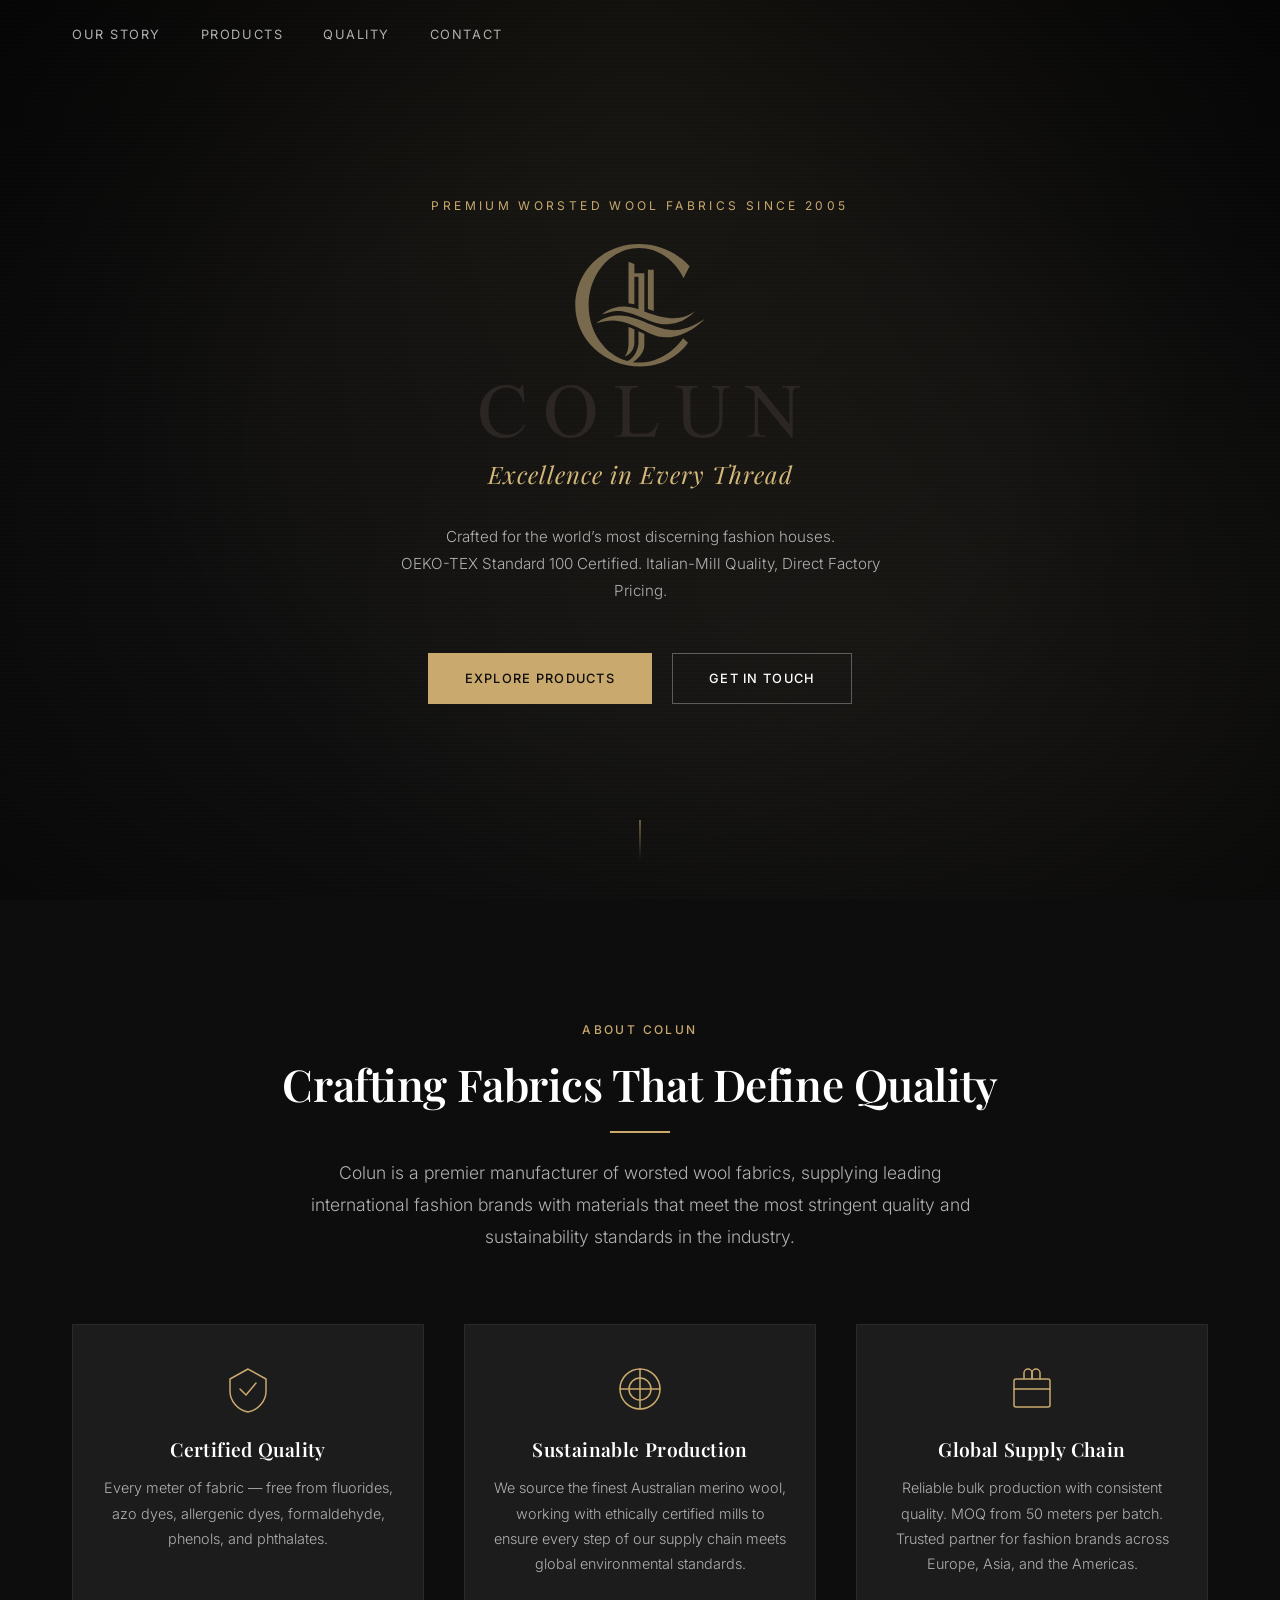
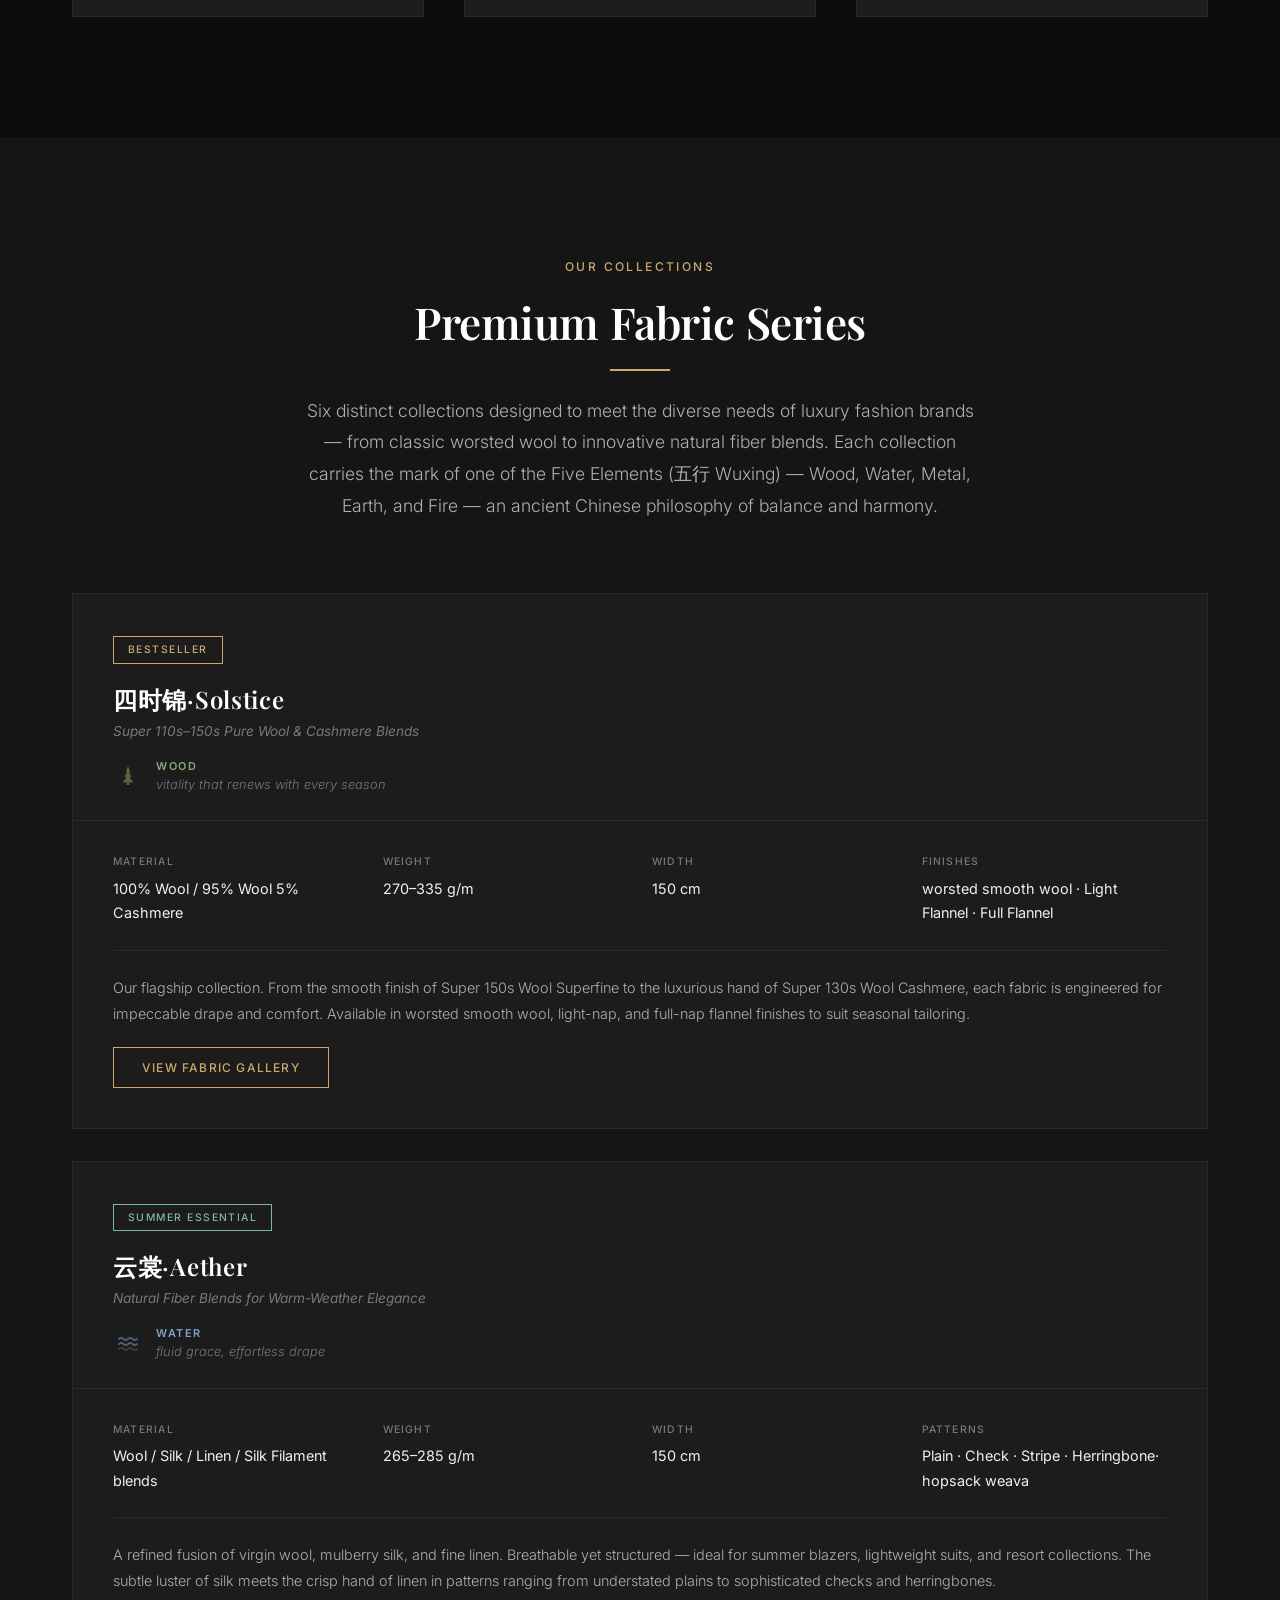
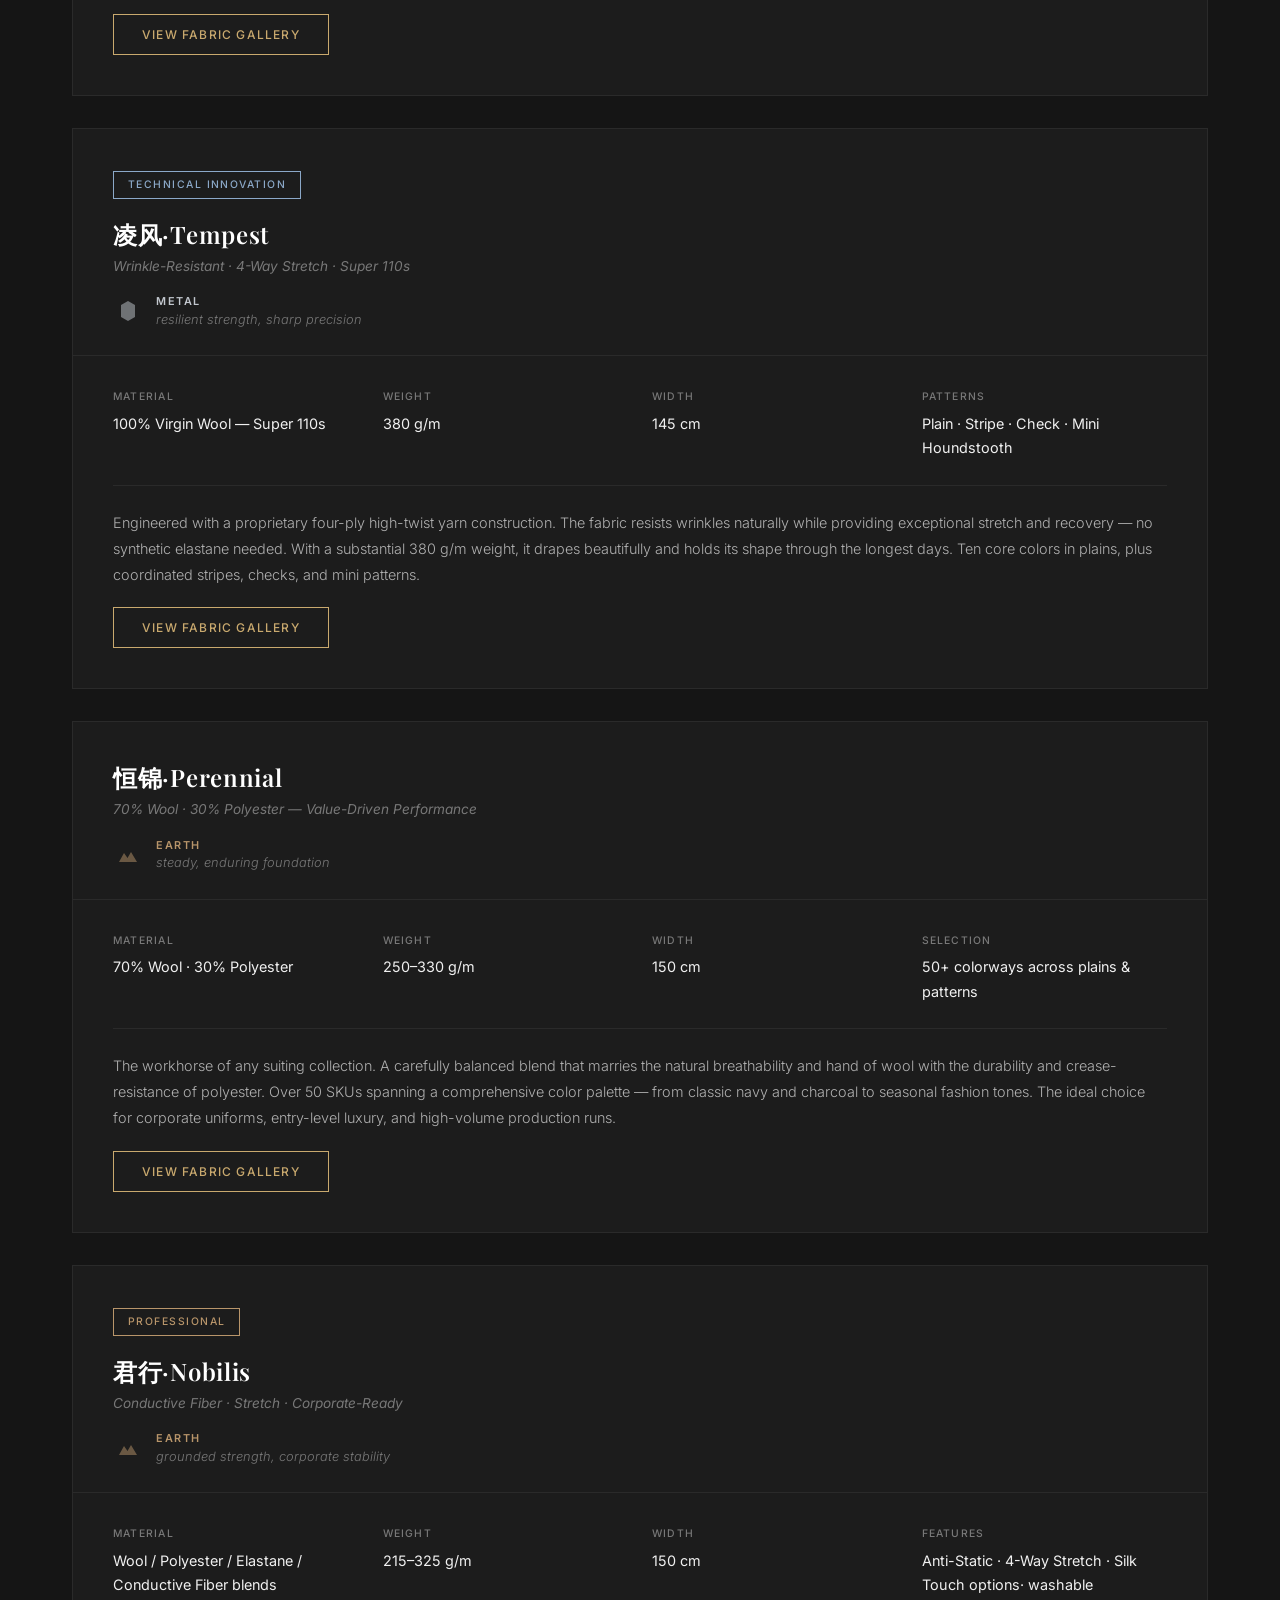
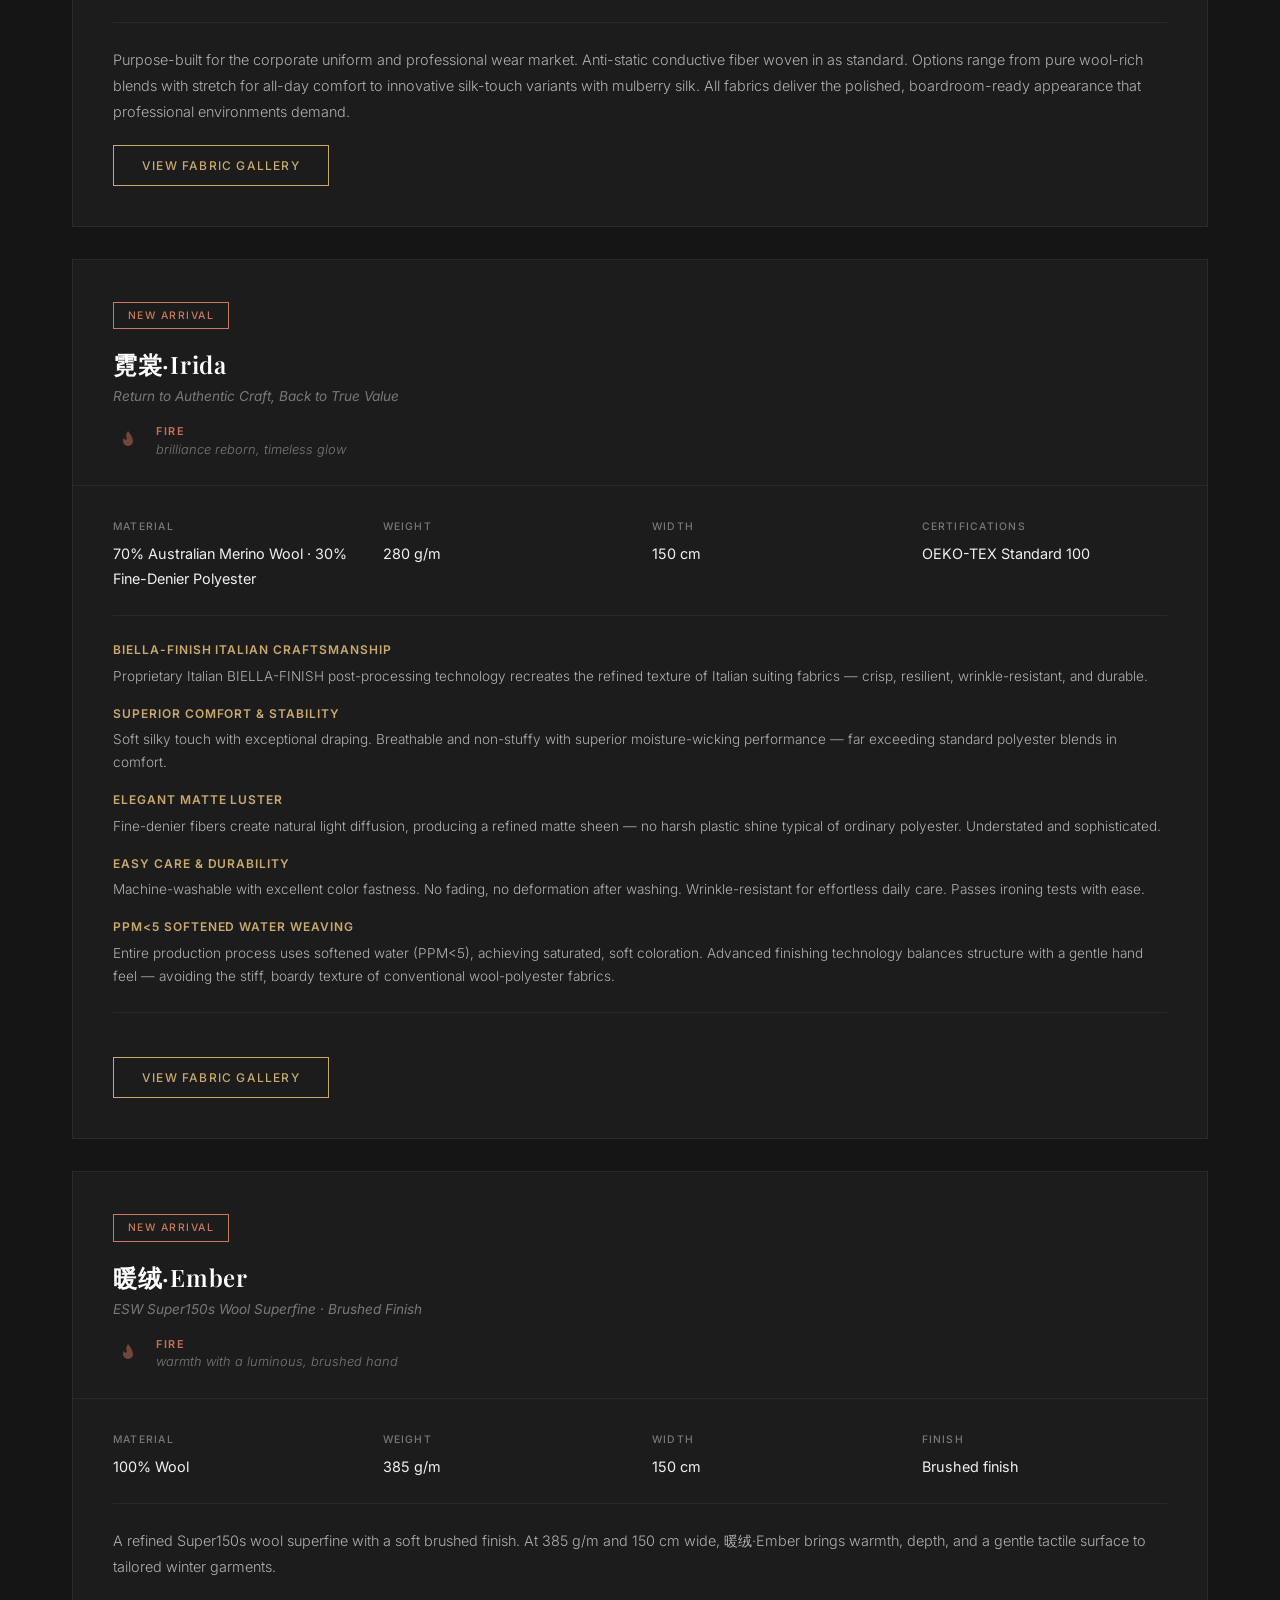
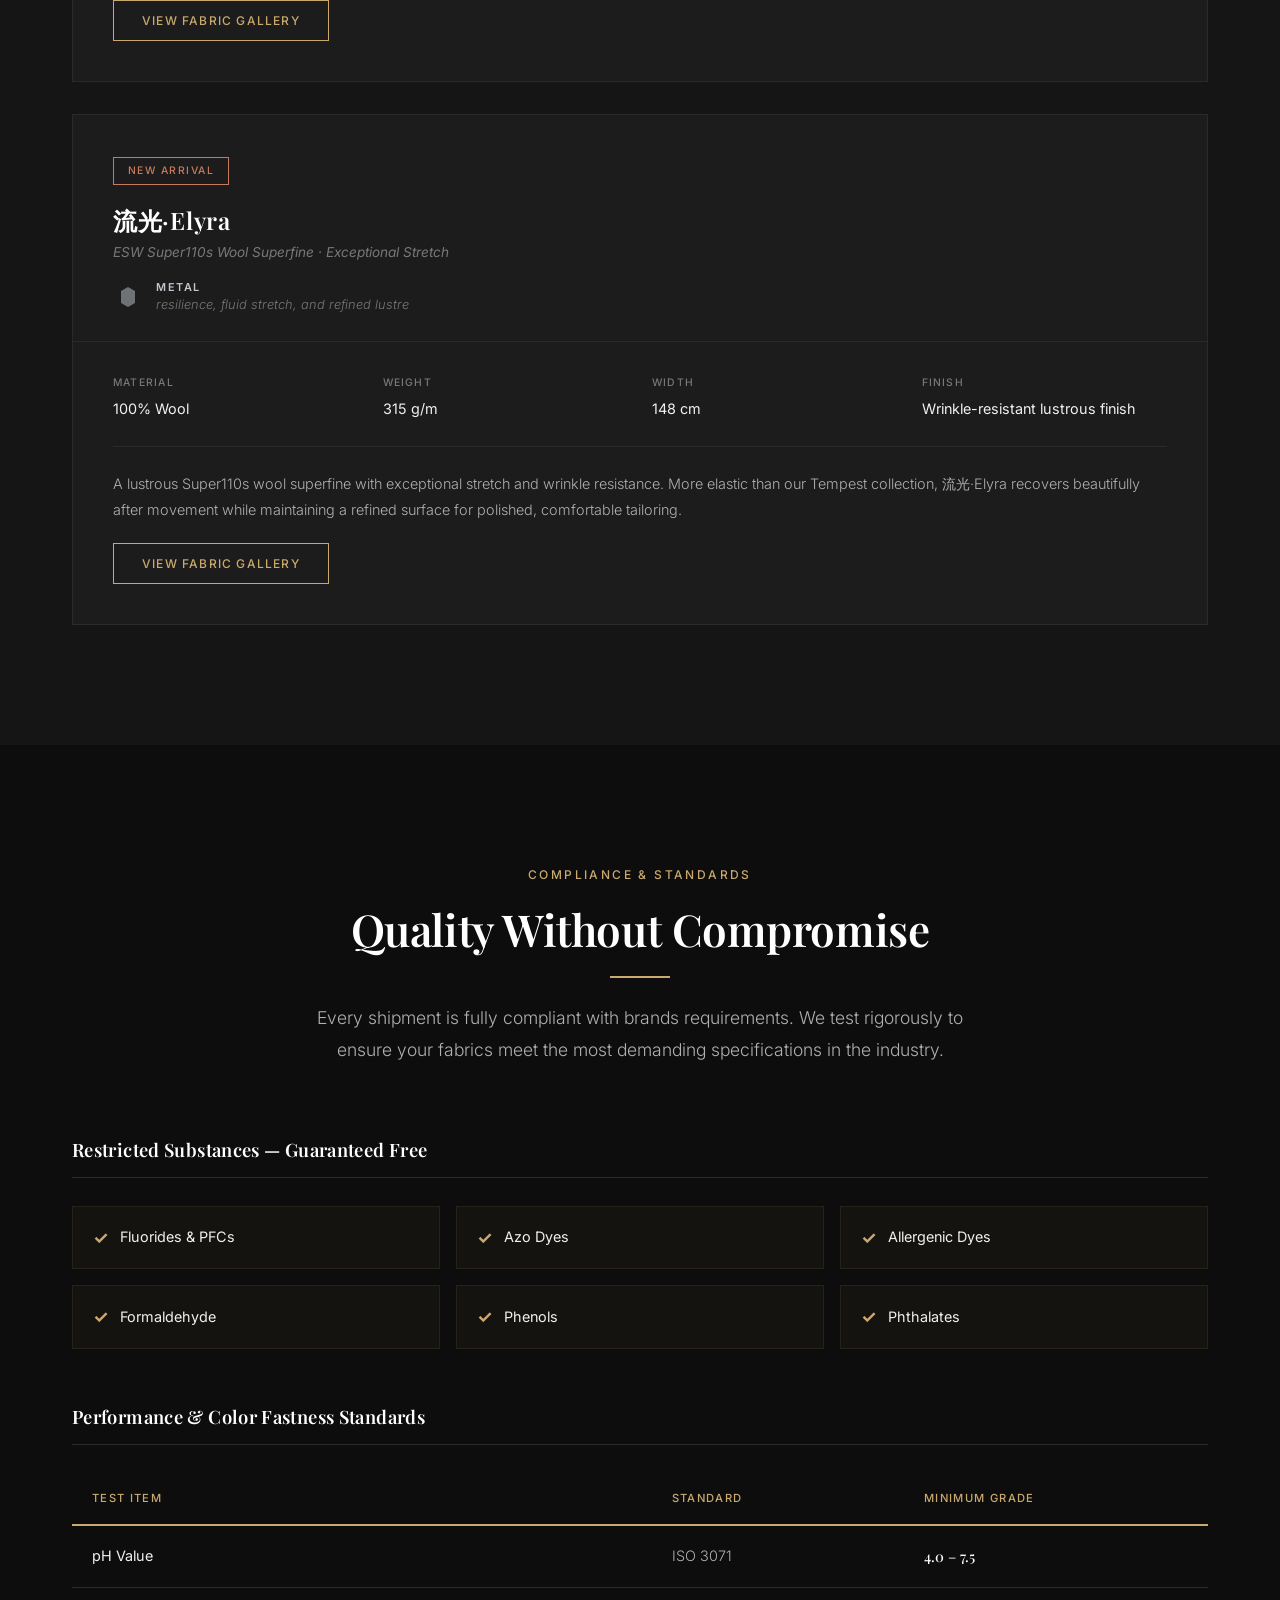
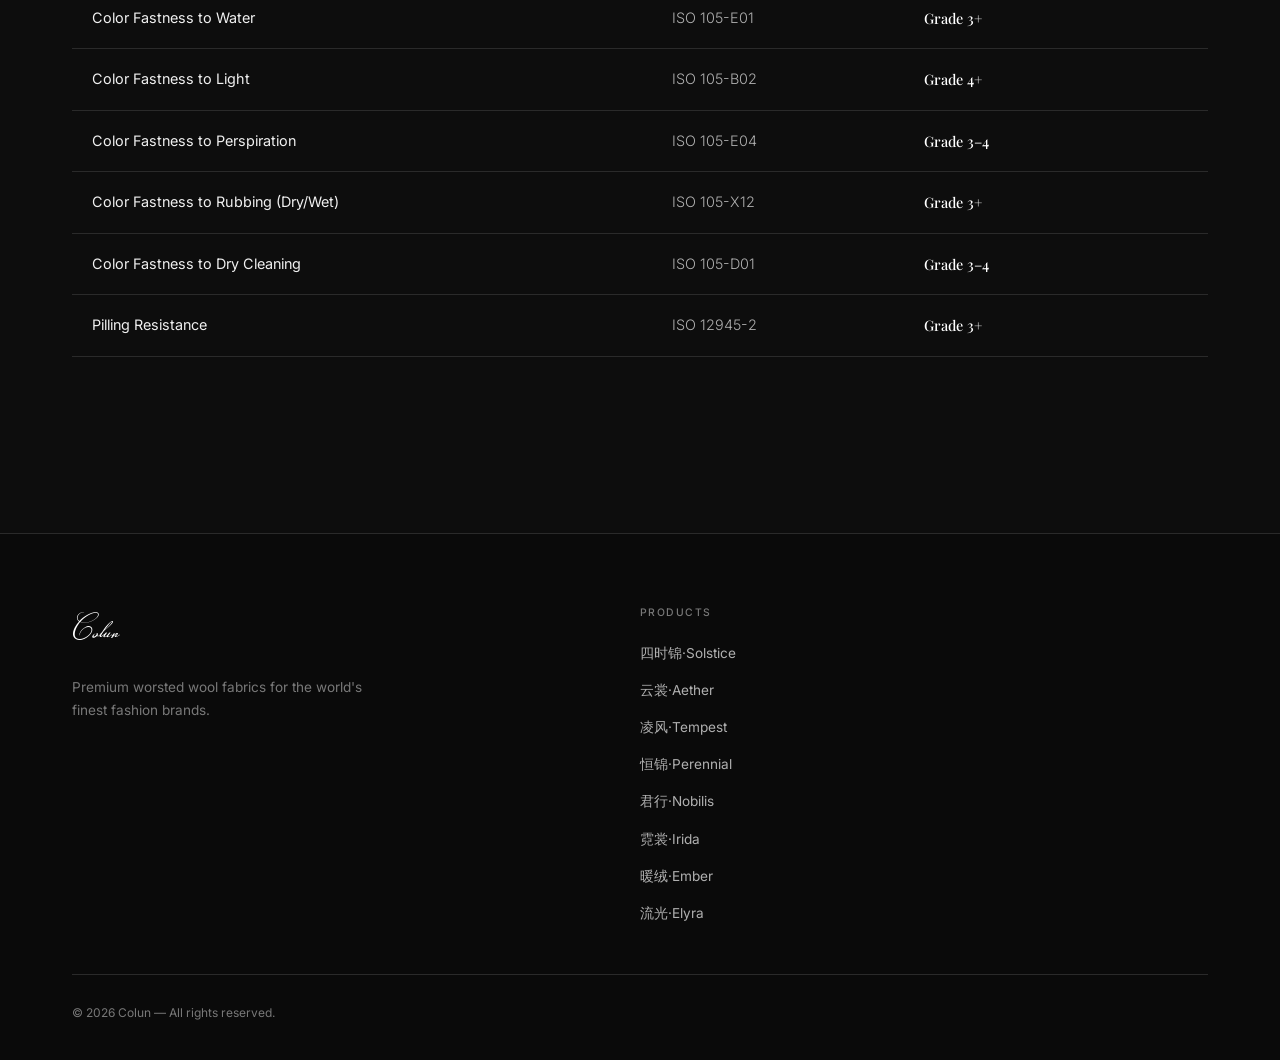
==== index.html @ d690c574 "Rename Lustre collection to 流光·Elyra Co-Authored-By: Claude Sonnet 5 <noreply@anthropic.com>" ====
<!DOCTYPE html>
<html lang="en">
<head>
    <meta charset="UTF-8">
    <meta name="viewport" content="width=device-width, initial-scale=1.0">
    <meta name="description" content="Colun — Premium Worsted Wool Fabric Manufacturer. INDITEX (MASSIMO DUTTI) CTW & MRSL Certified. Super110s–Super150s wool, wool-cashmere, wool-silk-linen, and business suiting fabrics.">
    <title>Colun — Premium Worsted Wool Fabrics</title>
    <link rel="preconnect" href="https://fonts.googleapis.com">
    <link rel="preconnect" href="https://fonts.gstatic.com" crossorigin>
    <link href="https://fonts.googleapis.com/css2?family=Playfair+Display:ital,wght@0,400;0,500;0,600;0,700;1,400;1,500&family=Inter:wght@300;400;500;600&display=swap" rel="stylesheet">
    <link rel="stylesheet" href="css/style.css">
</head>
<body>

    <!-- Navigation -->
    <nav class="navbar" id="navbar">
        <div class="container nav-container">
            <ul class="nav-links" id="navLinks">
                <li><a href="about.html" class="nav-link">Our Story</a></li>
                <li><a href="#products" class="nav-link">Products</a></li>
                <li><a href="#quality" class="nav-link">Quality</a></li>
                <li><a href="contact.html" class="nav-link">Contact</a></li>
            </ul>
            <button class="hamburger" id="hamburger" aria-label="Menu">
                <span></span><span></span><span></span>
            </button>
        </div>
    </nav>

    <!-- Hero Section -->
    <section class="hero" id="hero">
        <div class="hero-overlay"></div>
        <div class="hero-content">
            <p class="hero-eyebrow">Premium Worsted Wool Fabrics Since 2005</p>
            <img src="images/logo.svg" alt="Colun" class="hero-logo">
            <p class="hero-subtitle">Excellence in Every Thread</p>
            <p class="hero-desc">Crafted for the world’s most discerning fashion houses.<br>OEKO-TEX Standard 100 Certified. Italian-Mill Quality, Direct Factory Pricing.</p>
            <div class="hero-buttons">
                <a href="#products" class="btn btn-gold">Explore Products</a>
                <a href="contact.html" class="btn btn-outline">Get In Touch</a>
            </div>
        </div>
        <div class="hero-scroll-indicator">
            <span></span>
        </div>
    </section>

    <!-- About Section -->
    <section class="about section" id="about">
        <div class="container">
            <div class="section-header">
                <p class="section-tag">About Colun</p>
                <h2 class="section-title">Crafting Fabrics That Define Quality</h2>
                <div class="gold-line"></div>
                <p class="section-lead">Colun is a premier manufacturer of worsted wool fabrics, supplying leading international fashion brands with materials that meet the most stringent quality and sustainability standards in the industry.</p>
            </div>
            <div class="features-grid">
                <div class="feature-card">
                    <div class="feature-icon">
                        <svg width="48" height="48" viewBox="0 0 48 48" fill="none" stroke="#c9a96e" stroke-width="1.5">
                            <path d="M24 4L6 14v12c0 9.94 7.68 19.3 18 21 10.32-1.7 18-11.06 18-21V14L24 4z"/>
                            <path d="M16 24l6 6 10-12" stroke-linecap="round" stroke-linejoin="round"/>
                        </svg>
                    </div>
                    <h3>Certified Quality</h3>
                    <p>Every meter of fabric — free from fluorides, azo dyes, allergenic dyes, formaldehyde, phenols, and phthalates.</p>
                </div>
                <div class="feature-card">
                    <div class="feature-icon">
                        <svg width="48" height="48" viewBox="0 0 48 48" fill="none" stroke="#c9a96e" stroke-width="1.5">
                            <circle cx="24" cy="24" r="20"/>
                            <path d="M24 4v40M4 24h40" stroke-linecap="round"/>
                            <circle cx="24" cy="24" r="11"/>
                        </svg>
                    </div>
                    <h3>Sustainable Production</h3>
                    <p>We source the finest Australian merino wool, working with ethically certified mills to ensure every step of our supply chain meets global environmental standards.</p>
                </div>
                <div class="feature-card">
                    <div class="feature-icon">
                        <svg width="48" height="48" viewBox="0 0 48 48" fill="none" stroke="#c9a96e" stroke-width="1.5">
                            <rect x="6" y="14" width="36" height="28" rx="2"/>
                            <path d="M16 14V8a4 4 0 018 0v6"/>
                            <path d="M32 14V8a4 4 0 00-8 0v6" stroke-linecap="round"/>
                            <path d="M6 24h36" stroke-linecap="round"/>
                        </svg>
                    </div>
                    <h3>Global Supply Chain</h3>
                    <p>Reliable bulk production with consistent quality. MOQ from 50 meters per batch. Trusted partner for fashion brands across Europe, Asia, and the Americas.</p>
                </div>
            </div>
        </div>
    </section>

    <!-- Products Section -->
    <section class="products section section-alt" id="products">
        <div class="container">
            <div class="section-header">
                <p class="section-tag">Our Collections</p>
                <h2 class="section-title">Premium Fabric Series</h2>
                <div class="gold-line"></div>
                <p class="section-lead">Six distinct collections designed to meet the diverse needs of luxury fashion brands — from classic worsted wool to innovative natural fiber blends. Each collection carries the mark of one of the Five Elements (五行 Wuxing) — Wood, Water, Metal, Earth, and Fire — an ancient Chinese philosophy of balance and harmony.</p>
            </div>

            <div class="product-grid">

                <!-- Product 1: 四时锦·Solstice （Four Seasons） -->
                <div class="product-card" id="prod-solstice">
                    <div class="product-card-header">
                        <span class="product-badge">Bestseller</span>
                        <h3 class="product-name">四时锦·Solstice</h3>
                        <p class="product-subtitle">Super 110s–150s Pure Wool &amp; Cashmere Blends</p>
                        <div class="element-mark element-wood">
                            <span class="element-glyph"><svg class="element-icon" viewBox="0 0 24 24" fill="currentColor"><path d="M12 2L9.8 8H14.2Z"/><path d="M12 6.5L8.2 13H15.8Z"/><path d="M12 11L6.7 18.5H17.3Z"/><rect x="10.6" y="18.5" width="2.8" height="2.5"/></svg></span>
                            <span class="element-info">
                                <span class="element-name">Wood</span>
                                <span class="element-desc">vitality that renews with every season</span>
                            </span>
                        </div>
                    </div>
                    <div class="product-card-body">
                        <div class="product-specs">
                            <div class="spec-item">
                                <span class="spec-label">Material</span>
                                <span class="spec-value">100% Wool / 95% Wool 5% Cashmere</span>
                            </div>
                            <div class="spec-item">
                                <span class="spec-label">Weight</span>
                                <span class="spec-value">270–335 g/m</span>
                            </div>
                            <div class="spec-item">
                                <span class="spec-label">Width</span>
                                <span class="spec-value">150 cm</span>
                            </div>
                            <div class="spec-item">
                                <span class="spec-label">Finishes</span>
                                <span class="spec-value">worsted smooth wool · Light Flannel · Full Flannel</span>
                            </div>
                        </div>
                        <p class="product-desc">Our flagship collection. From the smooth finish of Super 150s Wool Superfine to the luxurious hand of Super 130s Wool Cashmere, each fabric is engineered for impeccable drape and comfort. Available in worsted smooth wool, light-nap, and full-nap flannel finishes to suit seasonal tailoring.</p>
                        <button class="btn btn-gallery" data-gallery="four-seasons">View Fabric Gallery</button>
                    </div>
                </div>

                <!-- Product 2: 云裳·Aether （Wool-Silk-Linen） -->
                <div class="product-card" id="prod-aether">
                    <div class="product-card-header">
                        <span class="product-badge badge-summer">Summer Essential</span>
                        <h3 class="product-name">云裳·Aether</h3>
                        <p class="product-subtitle">Natural Fiber Blends for Warm-Weather Elegance</p>
                        <div class="element-mark element-water">
                            <span class="element-glyph"><svg class="element-icon" viewBox="0 0 24 24" fill="none" stroke="currentColor" stroke-width="1.8" stroke-linecap="round"><path d="M3 8c1.5-1.5 3-1.5 4.5 0s3 1.5 4.5 0 3-1.5 4.5 0 3 1.5 4.5 0"/><path d="M3 13c1.5-1.5 3-1.5 4.5 0s3 1.5 4.5 0 3-1.5 4.5 0 3 1.5 4.5 0"/><path d="M3 18c1.5-1.5 3-1.5 4.5 0s3 1.5 4.5 0 3-1.5 4.5 0 3 1.5 4.5 0" opacity="0.5"/></svg></span>
                            <span class="element-info">
                                <span class="element-name">Water</span>
                                <span class="element-desc">fluid grace, effortless drape</span>
                            </span>
                        </div>
                    </div>
                    <div class="product-card-body">
                        <div class="product-specs">
                            <div class="spec-item">
                                <span class="spec-label">Material</span>
                                <span class="spec-value">Wool / Silk / Linen / Silk Filament blends</span>
                            </div>
                            <div class="spec-item">
                                <span class="spec-label">Weight</span>
                                <span class="spec-value">265–285 g/m</span>
                            </div>
                            <div class="spec-item">
                                <span class="spec-label">Width</span>
                                <span class="spec-value">150 cm</span>
                            </div>
                            <div class="spec-item">
                                <span class="spec-label">Patterns</span>
                                <span class="spec-value">Plain · Check · Stripe · Herringbone· hopsack weava </span>
                            </div>
                        </div>
                        <p class="product-desc">A refined fusion of virgin wool, mulberry silk, and fine linen. Breathable yet structured — ideal for summer blazers, lightweight suits, and resort collections. The subtle luster of silk meets the crisp hand of linen in patterns ranging from understated plains to sophisticated checks and herringbones.</p>
                        <button class="btn btn-gallery" data-gallery="wool-silk-linen">View Fabric Gallery</button>
                    </div>
                </div>

                <!-- Product 3: 凌风·Tempest （4-Ply High Twist Stretch） -->
                <div class="product-card" id="prod-tempest">
                    <div class="product-card-header">
                        <span class="product-badge badge-tech">Technical Innovation</span>
                        <h3 class="product-name">凌风·Tempest</h3>
                        <p class="product-subtitle">Wrinkle-Resistant · 4-Way Stretch · Super 110s</p>
                        <div class="element-mark element-metal">
                            <span class="element-glyph"><svg class="element-icon" viewBox="0 0 24 24" fill="currentColor"><path d="M12 2l7 4v12l-7 4-7-4V6z"/></svg></span>
                            <span class="element-info">
                                <span class="element-name">Metal</span>
                                <span class="element-desc">resilient strength, sharp precision</span>
                            </span>
                        </div>
                    </div>
                    <div class="product-card-body">
                        <div class="product-specs">
                            <div class="spec-item">
                                <span class="spec-label">Material</span>
                                <span class="spec-value">100% Virgin Wool — Super 110s</span>
                            </div>
                            <div class="spec-item">
                                <span class="spec-label">Weight</span>
                                <span class="spec-value">380 g/m</span>
                            </div>
                            <div class="spec-item">
                                <span class="spec-label">Width</span>
                                <span class="spec-value">145 cm</span>
                            </div>
                            <div class="spec-item">
                                <span class="spec-label">Patterns</span>
                                <span class="spec-value">Plain · Stripe · Check · Mini Houndstooth</span>
                            </div>
                        </div>
                        <p class="product-desc">Engineered with a proprietary four-ply high-twist yarn construction. The fabric resists wrinkles naturally while providing exceptional stretch and recovery — no synthetic elastane needed. With a substantial 380 g/m weight, it drapes beautifully and holds its shape through the longest days. Ten core colors in plains, plus coordinated stripes, checks, and mini patterns.</p>
                        <button class="btn btn-gallery" data-gallery="high-twist-stretch">View Fabric Gallery</button>
                    </div>
                </div>

                <!-- Product 4: 恒锦·Perennial （Wool-Polyester Classic） -->
                <div class="product-card" id="prod-perennial">
                    <div class="product-card-header">
                        <h3 class="product-name">恒锦·Perennial</h3>
                        <p class="product-subtitle">70% Wool · 30% Polyester — Value-Driven Performance</p>
                        <div class="element-mark element-earth">
                            <span class="element-glyph"><svg class="element-icon" viewBox="0 0 24 24" fill="currentColor"><path d="M3 19l5-9 3.5 5L15 9l6 10z"/></svg></span>
                            <span class="element-info">
                                <span class="element-name">Earth</span>
                                <span class="element-desc">steady, enduring foundation</span>
                            </span>
                        </div>
                    </div>
                    <div class="product-card-body">
                        <div class="product-specs">
                            <div class="spec-item">
                                <span class="spec-label">Material</span>
                                <span class="spec-value">70% Wool · 30% Polyester</span>
                            </div>
                            <div class="spec-item">
                                <span class="spec-label">Weight</span>
                                <span class="spec-value">250–330 g/m</span>
                            </div>
                            <div class="spec-item">
                                <span class="spec-label">Width</span>
                                <span class="spec-value">150 cm</span>
                            </div>
                            <div class="spec-item">
                                <span class="spec-label">Selection</span>
                                <span class="spec-value">50+ colorways across plains &amp; patterns</span>
                            </div>
                        </div>
                        <p class="product-desc">The workhorse of any suiting collection. A carefully balanced blend that marries the natural breathability and hand of wool with the durability and crease-resistance of polyester. Over 50 SKUs spanning a comprehensive color palette — from classic navy and charcoal to seasonal fashion tones. The ideal choice for corporate uniforms, entry-level luxury, and high-volume production runs.</p>
                        <button class="btn btn-gallery" data-gallery="wool-poly">View Fabric Gallery</button>
                    </div>
                </div>

                <!-- Product 5: 君行·Nobilis （Business Attire Collection） -->
                <div class="product-card" id="prod-nobilis">
                    <div class="product-card-header">
                        <span class="product-badge badge-pro">Professional</span>
                        <h3 class="product-name">君行·Nobilis</h3>
                        <p class="product-subtitle">Conductive Fiber · Stretch · Corporate-Ready</p>
                        <div class="element-mark element-earth">
                            <span class="element-glyph"><svg class="element-icon" viewBox="0 0 24 24" fill="currentColor"><path d="M3 19l5-9 3.5 5L15 9l6 10z"/></svg></span>
                            <span class="element-info">
                                <span class="element-name">Earth</span>
                                <span class="element-desc">grounded strength, corporate stability</span>
                            </span>
                        </div>
                    </div>
                    <div class="product-card-body">
                        <div class="product-specs">
                            <div class="spec-item">
                                <span class="spec-label">Material</span>
                                <span class="spec-value">Wool / Polyester / Elastane / Conductive Fiber blends</span>
                            </div>
                            <div class="spec-item">
                                <span class="spec-label">Weight</span>
                                <span class="spec-value">215–325 g/m</span>
                            </div>
                            <div class="spec-item">
                                <span class="spec-label">Width</span>
                                <span class="spec-value">150 cm</span>
                            </div>
                            <div class="spec-item">
                                <span class="spec-label">Features</span>
                                <span class="spec-value">Anti-Static · 4-Way Stretch · Silk Touch options· washable </span>
                            </div>
                        </div>
                        <p class="product-desc">Purpose-built for the corporate uniform and professional wear market. Anti-static conductive fiber woven in as standard. Options range from pure wool-rich blends with stretch for all-day comfort to innovative silk-touch variants with mulberry silk. All fabrics deliver the polished, boardroom-ready appearance that professional environments demand.</p>
                        <button class="btn btn-gallery" data-gallery="business">View Fabric Gallery</button>
                    </div>
                </div>

                <!-- Product 6: 经典混纺系列 Vol.4 -->
                <div class="product-card" id="prod-classic">
                    <div class="product-card-header">
                        <span class="product-badge badge-new">New Arrival</span>
                        <h3 class="product-name">霓裳·Irida</h3>
                        <p class="product-subtitle">Return to Authentic Craft, Back to True Value</p>
                        <div class="element-mark element-fire">
                            <span class="element-glyph"><svg class="element-icon" viewBox="0 0 24 24" fill="currentColor"><path d="M12 2c2.5 3.5 5 6.5 5 10a5 5 0 01-10 0c0-1.5.5-2.8 1.2-3.8-.3 1.5.3 2.6 1.3 2.6 1.1 0 1.6-1 1.2-2-.6-1.5-1-3.5 1.3-6.8z"/></svg></span>
                            <span class="element-info">
                                <span class="element-name">Fire</span>
                                <span class="element-desc">brilliance reborn, timeless glow</span>
                            </span>
                        </div>
                    </div>
                    <div class="product-card-body">
                        <div class="product-specs">
                            <div class="spec-item">
                                <span class="spec-label">Material</span>
                                <span class="spec-value">70% Australian Merino Wool · 30% Fine-Denier Polyester</span>
                            </div>
                            <div class="spec-item">
                                <span class="spec-label">Weight</span>
                                <span class="spec-value">280 g/m</span>
                            </div>
                            <div class="spec-item">
                                <span class="spec-label">Width</span>
                                <span class="spec-value">150 cm</span>
                            </div>
                            <div class="spec-item">
                                <span class="spec-label">Certifications</span>
                                <span class="spec-value">OEKO-TEX Standard 100</span>
                            </div>
                        </div>
                        <div class="product-features">
                            <div class="feature-row">
                                <span class="feature-title">Biella-Finish Italian Craftsmanship</span>
                                <span class="feature-desc">Proprietary Italian BIELLA-FINISH post-processing technology recreates the refined texture of Italian suiting fabrics — crisp, resilient, wrinkle-resistant, and durable.</span>
                            </div>
                            <div class="feature-row">
                                <span class="feature-title">Superior Comfort &amp; Stability</span>
                                <span class="feature-desc">Soft silky touch with exceptional draping. Breathable and non-stuffy with superior moisture-wicking performance — far exceeding standard polyester blends in comfort.</span>
                            </div>
                            <div class="feature-row">
                                <span class="feature-title">Elegant Matte Luster</span>
                                <span class="feature-desc">Fine-denier fibers create natural light diffusion, producing a refined matte sheen — no harsh plastic shine typical of ordinary polyester. Understated and sophisticated.</span>
                            </div>
                            <div class="feature-row">
                                <span class="feature-title">Easy Care &amp; Durability</span>
                                <span class="feature-desc">Machine-washable with excellent color fastness. No fading, no deformation after washing. Wrinkle-resistant for effortless daily care. Passes ironing tests with ease.</span>
                            </div>
                            <div class="feature-row">
                                <span class="feature-title">PPM&lt;5 Softened Water Weaving</span>
                                <span class="feature-desc">Entire production process uses softened water (PPM&lt;5), achieving saturated, soft coloration. Advanced finishing technology balances structure with a gentle hand feel — avoiding the stiff, boardy texture of conventional wool-polyester fabrics.</span>
                            </div>
                        </div>
                        <button class="btn btn-gallery" data-gallery="classic-blend">View Fabric Gallery</button>
                    </div>
                </div>

                <!-- Product 7: 暖绒·Ember -->
                <div class="product-card" id="prod-ember">
                    <div class="product-card-header">
                        <span class="product-badge badge-new">New Arrival</span>
                        <h3 class="product-name">暖绒·Ember</h3>
                        <p class="product-subtitle">ESW Super150s Wool Superfine · Brushed Finish</p>
                        <div class="element-mark element-fire">
                            <span class="element-glyph"><svg class="element-icon" viewBox="0 0 24 24" fill="currentColor"><path d="M12 2c2.5 3.5 5 6.5 5 10a5 5 0 01-10 0c0-1.5.5-2.8 1.2-3.8-.3 1.5.3 2.6 1.3 2.6 1.1 0 1.6-1 1.2-2-.6-1.5-1-3.5 1.3-6.8z"/></svg></span>
                            <span class="element-info">
                                <span class="element-name">Fire</span>
                                <span class="element-desc">warmth with a luminous, brushed hand</span>
                            </span>
                        </div>
                    </div>
                    <div class="product-card-body">
                        <div class="product-specs">
                            <div class="spec-item">
                                <span class="spec-label">Material</span>
                                <span class="spec-value">100% Wool</span>
                            </div>
                            <div class="spec-item">
                                <span class="spec-label">Weight</span>
                                <span class="spec-value">385 g/m</span>
                            </div>
                            <div class="spec-item">
                                <span class="spec-label">Width</span>
                                <span class="spec-value">150 cm</span>
                            </div>
                            <div class="spec-item">
                                <span class="spec-label">Finish</span>
                                <span class="spec-value">Brushed finish</span>
                            </div>
                        </div>
                        <p class="product-desc">A refined Super150s wool superfine with a soft brushed finish. At 385 g/m and 150 cm wide, 暖绒·Ember brings warmth, depth, and a gentle tactile surface to tailored winter garments.</p>
                        <button class="btn btn-gallery" data-gallery="ember">View Fabric Gallery</button>
                    </div>
                </div>

                <!-- Product 8: 流光·Elyra -->
                <div class="product-card" id="prod-lustre">
                    <div class="product-card-header">
                        <span class="product-badge badge-new">New Arrival</span>
                        <h3 class="product-name">流光·Elyra</h3>
                        <p class="product-subtitle">ESW Super110s Wool Superfine · Exceptional Stretch</p>
                        <div class="element-mark element-metal">
                            <span class="element-glyph"><svg class="element-icon" viewBox="0 0 24 24" fill="currentColor"><path d="M12 2l7 4v12l-7 4-7-4V6z"/></svg></span>
                            <span class="element-info">
                                <span class="element-name">Metal</span>
                                <span class="element-desc">resilience, fluid stretch, and refined lustre</span>
                            </span>
                        </div>
                    </div>
                    <div class="product-card-body">
                        <div class="product-specs">
                            <div class="spec-item">
                                <span class="spec-label">Material</span>
                                <span class="spec-value">100% Wool</span>
                            </div>
                            <div class="spec-item">
                                <span class="spec-label">Weight</span>
                                <span class="spec-value">315 g/m</span>
                            </div>
                            <div class="spec-item">
                                <span class="spec-label">Width</span>
                                <span class="spec-value">148 cm</span>
                            </div>
                            <div class="spec-item">
                                <span class="spec-label">Finish</span>
                                <span class="spec-value">Wrinkle-resistant lustrous finish</span>
                            </div>
                        </div>
                        <p class="product-desc">A lustrous Super110s wool superfine with exceptional stretch and wrinkle resistance. More elastic than our Tempest collection, 流光·Elyra recovers beautifully after movement while maintaining a refined surface for polished, comfortable tailoring.</p>
                        <button class="btn btn-gallery" data-gallery="lustre">View Fabric Gallery</button>
                    </div>
                </div>

            </div>
        </div>
    </section>

    <!-- Quality Section -->
    <section class="quality section" id="quality">
        <div class="container">
            <div class="section-header">
                <p class="section-tag">Compliance &amp; Standards</p>
                <h2 class="section-title">Quality Without Compromise</h2>
                <div class="gold-line"></div>
                <p class="section-lead">Every shipment is fully compliant with brands requirements. We test rigorously to ensure your fabrics meet the most demanding specifications in the industry.</p>
            </div>

            <!-- Restricted Substances -->
            <div class="quality-block">
                <h3 class="quality-block-title">Restricted Substances — Guaranteed Free</h3>
                <div class="substance-grid">
                    <div class="substance-item">
                        <span class="check-icon">&#10003;</span>
                        <span>Fluorides &amp; PFCs</span>
                    </div>
                    <div class="substance-item">
                        <span class="check-icon">&#10003;</span>
                        <span>Azo Dyes</span>
                    </div>
                    <div class="substance-item">
                        <span class="check-icon">&#10003;</span>
                        <span>Allergenic Dyes</span>
                    </div>
                    <div class="substance-item">
                        <span class="check-icon">&#10003;</span>
                        <span>Formaldehyde</span>
                    </div>
                    <div class="substance-item">
                        <span class="check-icon">&#10003;</span>
                        <span>Phenols</span>
                    </div>
                    <div class="substance-item">
                        <span class="check-icon">&#10003;</span>
                        <span>Phthalates</span>
                    </div>
                </div>
            </div>

            <!-- Performance Standards -->
            <div class="quality-block">
                <h3 class="quality-block-title">Performance &amp; Color Fastness Standards</h3>
                <table class="quality-table">
                    <thead>
                        <tr>
                            <th>Test Item</th>
                            <th>Standard</th>
                            <th>Minimum Grade</th>
                        </tr>
                    </thead>
                    <tbody>
                        <tr>
                            <td>pH Value</td>
                            <td>ISO 3071</td>
                            <td>4.0 – 7.5</td>
                        </tr>
                        <tr>
                            <td>Color Fastness to Water</td>
                            <td>ISO 105-E01</td>
                            <td>Grade 3+</td>
                        </tr>
                        <tr>
                            <td>Color Fastness to Light</td>
                            <td>ISO 105-B02</td>
                            <td>Grade 4+</td>
                        </tr>
                        <tr>
                            <td>Color Fastness to Perspiration</td>
                            <td>ISO 105-E04</td>
                            <td>Grade 3–4</td>
                        </tr>
                        <tr>
                            <td>Color Fastness to Rubbing (Dry/Wet)</td>
                            <td>ISO 105-X12</td>
                            <td>Grade 3+</td>
                        </tr>
                        <tr>
                            <td>Color Fastness to Dry Cleaning</td>
                            <td>ISO 105-D01</td>
                            <td>Grade 3–4</td>
                        </tr>
                        <tr>
                            <td>Pilling Resistance</td>
                            <td>ISO 12945-2</td>
                            <td>Grade 3+</td>
                        </tr>
                    </tbody>
                </table>
            </div>
        </div>
    </section>

    <!-- Footer -->
    <footer class="footer" id="footer">
        <div class="container">
            <div class="footer-grid">
                <div class="footer-brand">
                    <a href="#hero" class="footer-logo">Colun</a>
                    <p>Premium worsted wool fabrics for the world's finest fashion brands.</p>
                </div>
                <div class="footer-links">
                    <h4>Products</h4>
                    <ul>
                        <li><a href="#prod-solstice">四时锦·Solstice</a></li>
                        <li><a href="#prod-aether">云裳·Aether</a></li>
                        <li><a href="#prod-tempest">凌风·Tempest</a></li>
                        <li><a href="#prod-perennial">恒锦·Perennial</a></li>
                        <li><a href="#prod-nobilis">君行·Nobilis</a></li>
                        <li><a href="#prod-classic">霓裳·Irida</a></li>
                        <li><a href="#prod-ember">暖绒·Ember</a></li>
                        <li><a href="#prod-lustre">流光·Elyra</a></li>
                    </ul>
                </div>
            </div>
            <div class="footer-bottom">
                <p>&copy; 2026 Colun —  All rights reserved.</p>
            </div>
        </div>
    </footer>

    <!-- Gallery Overlay -->
    <div class="gallery-overlay" id="galleryOverlay">
        <div class="gallery-backdrop"></div>
        <div class="gallery-panel">
            <button class="gallery-close" id="galleryClose">&times;</button>
            <h2 class="gallery-title" id="galleryTitle"></h2>
            <div class="gallery-tabs" id="galleryTabs"></div>
            <div class="gallery-grid" id="galleryGrid"></div>
        </div>
    </div>

    <!-- Lightbox (full-screen image viewer) -->
    <div class="lightbox" id="lightbox">
        <button class="lightbox-close" id="lightboxClose">&times;</button>
        <button class="lightbox-nav lightbox-prev" id="lightboxPrev">&lsaquo;</button>
        <img src="" alt="" id="lightboxImg">
        <button class="lightbox-nav lightbox-next" id="lightboxNext">&rsaquo;</button>
        <p class="lightbox-counter" id="lightboxCounter"></p>
    </div>

    <script src="js/main.js"></script>
</body>
</html>
---- css/style.css ----
/* ============================================================
   Colun — Premium Worsted Wool Fabrics
   Design: High-End Minimalist · Dark + Gold
   ============================================================ */

/* --- Local Fonts ----------------------------------------- */
@font-face {
    font-family: 'Champignon';
    src: url('../fonts/Champignon.ttf') format('truetype');
    font-weight: normal;
    font-style: normal;
    font-display: swap;
}

/* --- Reset & Base ---------------------------------------- */
*, *::before, *::after {
    margin: 0;
    padding: 0;
    box-sizing: border-box;
}

:root {
    --bg-primary: #0d0d0d;
    --bg-secondary: #151515;
    --bg-alt: #1c1c1c;
    --gold: #c9a96e;
    --gold-light: #d4b87a;
    --gold-dark: #b8944f;
    --text-primary: #f0f0f0;
    --text-secondary: #b0b0b0;
    --text-muted: #787878;
    --border: #2a2a2a;
    --border-light: #333;
    --white: #ffffff;
    --font-heading: 'Playfair Display', Georgia, 'Times New Roman', serif;
    --font-body: 'Inter', 'Helvetica Neue', Arial, sans-serif;
    --transition: 0.3s cubic-bezier(0.4, 0, 0.2, 1);
    --container-max: 1200px;
    --section-padding: 120px 0;
}

html {
    scroll-behavior: smooth;
    font-size: 16px;
}

body {
    font-family: var(--font-body);
    background-color: var(--bg-primary);
    color: var(--text-primary);
    line-height: 1.7;
    -webkit-font-smoothing: antialiased;
    -moz-osx-font-smoothing: grayscale;
    overflow-x: hidden;
}

img {
    max-width: 100%;
    display: block;
}

a {
    color: inherit;
    text-decoration: none;
    transition: color var(--transition);
}

ul {
    list-style: none;
}

.container {
    max-width: var(--container-max);
    margin: 0 auto;
    padding: 0 32px;
}

/* --- Typography ----------------------------------------- */
h1, h2, h3, h4, h5 {
    font-family: var(--font-heading);
    font-weight: 600;
    line-height: 1.25;
}

.section {
    padding: var(--section-padding);
}

.section-alt {
    background-color: var(--bg-secondary);
}

/* Section headers */
.section-header {
    text-align: center;
    margin-bottom: 72px;
}

.section-tag {
    font-family: var(--font-body);
    font-size: 0.75rem;
    font-weight: 500;
    text-transform: uppercase;
    letter-spacing: 0.2em;
    color: var(--gold);
    margin-bottom: 16px;
}

.section-title {
    font-size: clamp(2rem, 4vw, 2.75rem);
    color: var(--white);
    margin-bottom: 20px;
    letter-spacing: -0.01em;
}

.gold-line {
    width: 60px;
    height: 2px;
    background: var(--gold);
    margin: 0 auto 24px;
}

.section-lead {
    font-size: 1.1rem;
    color: var(--text-secondary);
    max-width: 680px;
    margin: 0 auto;
    font-weight: 300;
    line-height: 1.8;
}

/* --- Navigation ----------------------------------------- */
.navbar {
    position: fixed;
    top: 0;
    left: 0;
    right: 0;
    z-index: 1000;
    padding: 20px 0;
    transition: background 0.4s ease, padding 0.4s ease;
    background: transparent;
}

.navbar.scrolled {
    background: rgba(13, 13, 13, 0.95);
    backdrop-filter: blur(12px);
    -webkit-backdrop-filter: blur(12px);
    padding: 12px 0;
    border-bottom: 1px solid rgba(255,255,255,0.06);
}

.nav-container {
    display: flex;
    align-items: center;
    justify-content: space-between;
}

.nav-logo {
    font-family: 'Champignon', var(--font-heading);
    font-size: 1.8rem;
    font-weight: 400;
    letter-spacing: 0.01em;
    color: var(--white);
    transition: opacity var(--transition);
}

.nav-logo:hover {
    opacity: 0.8;
}

.nav-links {
    display: flex;
    gap: 40px;
}

.nav-link {
    font-size: 0.8rem;
    font-weight: 400;
    text-transform: uppercase;
    letter-spacing: 0.12em;
    color: var(--text-secondary);
    position: relative;
    padding: 4px 0;
}

.nav-link::after {
    content: '';
    position: absolute;
    bottom: -2px;
    left: 0;
    width: 0;
    height: 1px;
    background: var(--gold);
    transition: width var(--transition);
}

.nav-link:hover {
    color: var(--white);
}

.nav-link:hover::after {
    width: 100%;
}

/* Hamburger */
.hamburger {
    display: none;
    flex-direction: column;
    gap: 6px;
    background: none;
    border: none;
    cursor: pointer;
    padding: 4px;
    z-index: 1001;
}

.hamburger span {
    display: block;
    width: 26px;
    height: 1.5px;
    background: var(--white);
    transition: transform 0.3s ease, opacity 0.3s ease;
}

.hamburger.active span:nth-child(1) {
    transform: translateY(7.5px) rotate(45deg);
}

.hamburger.active span:nth-child(2) {
    opacity: 0;
}

.hamburger.active span:nth-child(3) {
    transform: translateY(-7.5px) rotate(-45deg);
}

/* --- Hero Section --------------------------------------- */
.hero {
    position: relative;
    height: 100vh;
    min-height: 700px;
    display: flex;
    align-items: center;
    justify-content: center;
    text-align: center;
    background:
        radial-gradient(ellipse at 50% 0%, rgba(201, 169, 110, 0.08) 0%, transparent 70%),
        radial-gradient(ellipse at 80% 80%, rgba(201, 169, 110, 0.04) 0%, transparent 50%),
        linear-gradient(180deg, #0a0a0a 0%, #0d0d0d 40%, #111 100%);
    overflow: hidden;
}

/* Texture overlay */
.hero::before {
    content: '';
    position: absolute;
    inset: 0;
    background:
        repeating-linear-gradient(
            0deg,
            transparent,
            transparent 2px,
            rgba(255,255,255,0.008) 2px,
            rgba(255,255,255,0.008) 4px
        );
    pointer-events: none;
}

.hero-overlay {
    position: absolute;
    inset: 0;
    background: radial-gradient(ellipse at center, transparent 40%, rgba(0,0,0,0.5) 100%);
}

.hero-content {
    position: relative;
    z-index: 2;
    padding: 0 24px;
}

.hero-eyebrow {
    font-size: 0.75rem;
    text-transform: uppercase;
    letter-spacing: 0.28em;
    color: var(--gold);
    margin-bottom: 28px;
    font-weight: 400;
}

.hero-logo {
    width: min(320px, 60vw);
    height: auto;
    opacity: 0.75;
    margin-bottom: 16px;
    display: block;
    margin-left: auto;
    margin-right: auto;
    transition: opacity 0.4s ease;
}

.hero-logo:hover {
    opacity: 0.95;
}

.hero-title {
    font-family: 'Champignon', var(--font-heading);
    font-size: clamp(5rem, 9vw, 7rem);
    font-weight: 400;
    letter-spacing: 0.02em;
    color: var(--white);
    margin-bottom: 16px;
    line-height: 1;
}

.hero-subtitle {
    font-family: var(--font-heading);
    font-size: clamp(1.1rem, 2.5vw, 1.5rem);
    font-style: italic;
    font-weight: 400;
    color: var(--gold-light);
    margin-bottom: 28px;
    letter-spacing: 0.04em;
}

.hero-desc {
    font-size: 0.95rem;
    color: var(--text-secondary);
    line-height: 1.8;
    margin-bottom: 48px;
    font-weight: 300;
    max-width: 520px;
    margin-left: auto;
    margin-right: auto;
}

.hero-buttons {
    display: flex;
    gap: 20px;
    justify-content: center;
    flex-wrap: wrap;
}

/* Buttons */
.btn {
    display: inline-block;
    padding: 14px 36px;
    font-size: 0.8rem;
    font-weight: 500;
    text-transform: uppercase;
    letter-spacing: 0.1em;
    border: 1px solid transparent;
    cursor: pointer;
    transition: all var(--transition);
    font-family: var(--font-body);
}

.btn-gold {
    background: var(--gold);
    color: #0d0d0d;
    border-color: var(--gold);
}

.btn-gold:hover {
    background: var(--gold-light);
    border-color: var(--gold-light);
}

.btn-outline {
    background: transparent;
    color: var(--white);
    border-color: rgba(255,255,255,0.3);
}

.btn-outline:hover {
    border-color: var(--gold);
    color: var(--gold);
}

/* Hero scroll indicator */
.hero-scroll-indicator {
    position: absolute;
    bottom: 40px;
    left: 50%;
    transform: translateX(-50%);
    z-index: 2;
}

.hero-scroll-indicator span {
    display: block;
    width: 1px;
    height: 40px;
    background: linear-gradient(to bottom, var(--gold), transparent);
    animation: scrollPulse 2s ease-in-out infinite;
}

@keyframes scrollPulse {
    0%, 100% { opacity: 0.3; transform: scaleY(1); }
    50% { opacity: 1; transform: scaleY(1.2); }
}

/* --- About / Features ----------------------------------- */
.features-grid {
    display: grid;
    grid-template-columns: repeat(3, 1fr);
    gap: 40px;
}

.feature-card {
    text-align: center;
    padding: 40px 28px;
    background: var(--bg-alt);
    border: 1px solid var(--border);
    transition: border-color var(--transition), transform var(--transition);
}

.feature-card:hover {
    border-color: var(--border-light);
    transform: translateY(-4px);
}

.feature-icon {
    margin-bottom: 24px;
    display: flex;
    justify-content: center;
}

.feature-icon svg {
    transition: stroke var(--transition);
}

.feature-card:hover .feature-icon svg {
    stroke: var(--gold-light);
}

.feature-card h3 {
    font-family: var(--font-heading);
    font-size: 1.2rem;
    color: var(--white);
    margin-bottom: 14px;
    letter-spacing: 0.02em;
}

.feature-card p {
    font-size: 0.9rem;
    color: var(--text-secondary);
    line-height: 1.75;
    font-weight: 300;
}

/* --- Brand Values Row ----------------------------------- */
.brand-values {
    margin-top: 64px;
    padding-top: 48px;
    border-top: 1px solid var(--border);
}

.brand-values-grid {
    display: grid;
    grid-template-columns: repeat(3, 1fr);
    gap: 48px;
}

.brand-value-item {
    text-align: left;
}

.bv-number {
    font-family: var(--font-heading);
    font-size: 2.5rem;
    color: var(--gold);
    display: block;
    margin-bottom: 12px;
    line-height: 1;
    opacity: 0.6;
}

.brand-value-item h4 {
    font-family: var(--font-heading);
    font-size: 1.1rem;
    color: var(--white);
    margin-bottom: 10px;
    letter-spacing: 0.03em;
}

.brand-value-item p {
    font-size: 0.85rem;
    color: var(--text-secondary);
    line-height: 1.7;
    font-weight: 300;
}

/* --- Products Section ----------------------------------- */
.product-grid {
    display: flex;
    flex-direction: column;
    gap: 32px;
}

.product-card {
    background: var(--bg-alt);
    border: 1px solid var(--border);
    overflow: hidden;
    transition: border-color var(--transition), box-shadow var(--transition);
}

.product-card:hover {
    border-color: var(--border-light);
    box-shadow: 0 8px 40px rgba(0,0,0,0.3);
}

.product-card-header {
    padding: 40px 40px 24px;
    border-bottom: 1px solid var(--border);
}

.product-badge {
    display: inline-block;
    font-size: 0.65rem;
    text-transform: uppercase;
    letter-spacing: 0.14em;
    color: var(--gold);
    border: 1px solid var(--gold);
    padding: 4px 14px;
    margin-bottom: 20px;
    font-weight: 500;
}

.product-badge.badge-summer {
    color: #7eb8a0;
    border-color: #7eb8a0;
}

.product-badge.badge-tech {
    color: #8ba8c8;
    border-color: #8ba8c8;
}

.product-badge.badge-pro {
    color: #b8956a;
    border-color: #b8956a;
}

.product-badge.badge-new {
    color: #c97a5e;
    border-color: #c97a5e;
}

.product-name {
    font-size: 1.5rem;
    color: var(--white);
    margin-bottom: 6px;
    letter-spacing: 0.03em;
}

.product-subtitle {
    font-size: 0.85rem;
    color: var(--text-muted);
    font-weight: 400;
    font-style: italic;
}

.element-mark {
    display: inline-flex;
    align-items: center;
    gap: 13px;
    margin-top: 16px;
}

.element-glyph {
    position: relative;
    flex-shrink: 0;
    width: 30px;
    height: 30px;
    display: flex;
    align-items: center;
    justify-content: center;
}

.element-icon {
    position: relative;
    width: 24px;
    height: 24px;
    color: currentColor;
    opacity: 0.5;
    transition: opacity 0.35s ease, transform 0.35s ease;
}

.element-info {
    display: flex;
    flex-direction: column;
    line-height: 1.35;
    gap: 2px;
}

.element-name {
    font-size: 0.68rem;
    text-transform: uppercase;
    letter-spacing: 0.14em;
    font-weight: 600;
    color: currentColor;
}

.element-desc {
    font-size: 0.8rem;
    color: var(--text-muted);
    font-style: italic;
    font-weight: 300;
}

.element-mark:hover .element-icon { opacity: 1; transform: scale(1.12); }

.element-mark.element-wood { color: #8bab6e; }
.element-mark.element-water { color: #7fa6c9; }
.element-mark.element-metal { color: #c2c7ce; }
.element-mark.element-earth { color: #b8956a; }
.element-mark.element-fire { color: #c9705a; }

.product-card-body {
    padding: 32px 40px 40px;
}

.product-specs {
    display: grid;
    grid-template-columns: repeat(4, 1fr);
    gap: 24px;
    margin-bottom: 24px;
    padding-bottom: 24px;
    border-bottom: 1px solid var(--border);
}

.spec-item {
    display: flex;
    flex-direction: column;
    gap: 6px;
}

.spec-label {
    font-size: 0.65rem;
    text-transform: uppercase;
    letter-spacing: 0.12em;
    color: var(--text-muted);
    font-weight: 500;
}

.spec-value {
    font-size: 0.9rem;
    color: var(--text-primary);
    font-weight: 400;
}

.product-desc {
    font-size: 0.9rem;
    color: var(--text-secondary);
    line-height: 1.8;
    font-weight: 300;
}

/* Product features list */
.product-features {
    display: flex;
    flex-direction: column;
    gap: 16px;
    margin-bottom: 24px;
    padding-bottom: 24px;
    border-bottom: 1px solid var(--border);
}

.feature-row {
    display: flex;
    flex-direction: column;
    gap: 4px;
}

.feature-title {
    font-size: 0.75rem;
    font-weight: 600;
    text-transform: uppercase;
    letter-spacing: 0.08em;
    color: var(--gold);
}

.feature-desc {
    font-size: 0.85rem;
    color: var(--text-secondary);
    line-height: 1.7;
    font-weight: 300;
}

/* --- Quality Section ------------------------------------ */
.cert-banner {
    display: flex;
    gap: 24px;
    margin-bottom: 64px;
    flex-wrap: wrap;
}

.cert-badge {
    flex: 1;
    min-width: 260px;
    display: flex;
    align-items: center;
    gap: 16px;
    padding: 28px 32px;
    background: var(--bg-alt);
    border: 1px solid var(--border);
    transition: border-color var(--transition);
}

.cert-badge:hover {
    border-color: var(--gold-dark);
}

.cert-icon {
    font-size: 1.6rem;
    color: var(--gold);
    flex-shrink: 0;
}

.cert-badge strong {
    display: block;
    font-size: 0.9rem;
    color: var(--white);
    font-weight: 600;
    margin-bottom: 2px;
}

.cert-badge span:last-child {
    font-size: 0.75rem;
    color: var(--text-muted);
}

.quality-block {
    margin-bottom: 56px;
}

.quality-block-title {
    font-size: 1.15rem;
    color: var(--white);
    margin-bottom: 28px;
    padding-bottom: 16px;
    border-bottom: 1px solid var(--border);
    letter-spacing: 0.02em;
}

/* Substance grid */
.substance-grid {
    display: grid;
    grid-template-columns: repeat(3, 1fr);
    gap: 16px;
}

.substance-item {
    display: flex;
    align-items: center;
    gap: 12px;
    padding: 16px 20px;
    background: rgba(201, 169, 110, 0.04);
    border: 1px solid rgba(201, 169, 110, 0.1);
    font-size: 0.9rem;
    color: var(--text-primary);
    transition: border-color var(--transition);
}

.substance-item:hover {
    border-color: rgba(201, 169, 110, 0.25);
}

.check-icon {
    color: var(--gold);
    font-size: 1.1rem;
    font-weight: 700;
    flex-shrink: 0;
}

/* Quality Table */
.quality-table {
    width: 100%;
    border-collapse: collapse;
    font-size: 0.9rem;
}

.quality-table thead {
    border-bottom: 2px solid var(--gold);
}

.quality-table th {
    text-align: left;
    padding: 16px 20px;
    font-size: 0.7rem;
    text-transform: uppercase;
    letter-spacing: 0.12em;
    color: var(--gold);
    font-weight: 500;
}

.quality-table td {
    padding: 18px 20px;
    border-bottom: 1px solid var(--border);
    color: var(--text-secondary);
    font-weight: 300;
}

.quality-table tbody tr {
    transition: background 0.2s ease;
}

.quality-table tbody tr:hover {
    background: rgba(255,255,255,0.02);
}

.quality-table tbody tr td:first-child {
    color: var(--text-primary);
    font-weight: 400;
}

.quality-table tbody tr td:last-child {
    color: var(--white);
    font-weight: 500;
    font-family: var(--font-heading);
}

/* --- Photo Grid (Factory & Garment) --------------------- */
.photo-grid {
    display: grid;
    grid-template-columns: repeat(4, 1fr);
    gap: 16px;
}

.photo-grid img {
    width: 100%;
    height: auto;
    display: block;
    border: 1px solid var(--border);
    transition: transform var(--transition), border-color var(--transition);
    cursor: pointer;
}

.photo-grid img:hover {
    transform: scale(1.02);
    border-color: var(--gold);
}

/* ---- Placeholder (fallback when no images) ---- */
.photo-placeholder {
    grid-column: 1 / -1;
    display: flex;
    align-items: center;
    justify-content: center;
    min-height: 200px;
    border: 1px dashed var(--border-light);
    color: var(--text-muted);
    text-align: center;
    font-size: 0.9rem;
    line-height: 1.8;
    transition: border-color var(--transition);
}

.photo-placeholder:hover {
    border-color: var(--gold);
}

/* ---- Responsive ---- */
@media (max-width: 768px) {
    .photo-grid {
        grid-template-columns: repeat(2, 1fr);
    }
}

@media (max-width: 480px) {
    .photo-grid {
        grid-template-columns: 1fr;
    }
}

/* --- Contact Section ------------------------------------ */
.contact-grid {
    display: grid;
    grid-template-columns: 1fr 1.2fr;
    gap: 64px;
    align-items: start;
}

.contact-info h3 {
    font-family: 'Champignon', var(--font-heading);
    font-size: 2.2rem;
    font-weight: 400;
    color: var(--white);
    margin-bottom: 6px;
}

.contact-subtitle {
    font-size: 0.8rem;
    color: var(--text-muted);
    margin-bottom: 36px;
    letter-spacing: 0.03em;
}

.contact-details {
    margin-bottom: 28px;
}

.contact-item {
    display: flex;
    align-items: center;
    gap: 14px;
    padding: 12px 0;
    font-size: 0.9rem;
    color: var(--text-secondary);
}

.contact-icon {
    font-size: 1.1rem;
    color: var(--gold);
    width: 24px;
    text-align: center;
    flex-shrink: 0;
}

.contact-note {
    font-size: 0.85rem;
    color: var(--text-muted);
    line-height: 1.7;
    padding-top: 8px;
    border-top: 1px solid var(--border);
}

/* Form */
.contact-form {
    display: flex;
    flex-direction: column;
    gap: 20px;
}

.form-group {
    display: flex;
    flex-direction: column;
    gap: 8px;
}

.form-group label {
    font-size: 0.7rem;
    text-transform: uppercase;
    letter-spacing: 0.1em;
    color: var(--text-muted);
    font-weight: 500;
}

.form-group input,
.form-group textarea {
    padding: 14px 16px;
    background: transparent;
    border: 1px solid var(--border-light);
    color: var(--text-primary);
    font-family: var(--font-body);
    font-size: 0.9rem;
    transition: border-color var(--transition);
    resize: vertical;
}

.form-group input:focus,
.form-group textarea:focus {
    outline: none;
    border-color: var(--gold);
}

.form-group input::placeholder,
.form-group textarea::placeholder {
    color: var(--text-muted);
}

.form-success {
    color: #7eb8a0;
    font-size: 0.85rem;
    margin-top: 4px;
}

/* --- Footer --------------------------------------------- */
.footer {
    background: #0a0a0a;
    padding: 72px 0 36px;
    border-top: 1px solid var(--border);
}

.footer-grid {
    display: grid;
    grid-template-columns: 2fr 1fr 1fr;
    gap: 48px;
    margin-bottom: 48px;
}

.footer-logo {
    font-family: 'Champignon', var(--font-heading);
    font-size: 2rem;
    font-weight: 400;
    letter-spacing: 0.01em;
    color: var(--white);
    display: inline-block;
    margin-bottom: 16px;
    transition: opacity var(--transition);
}

.footer-logo:hover {
    opacity: 0.8;
}

.footer-brand p {
    font-size: 0.85rem;
    color: var(--text-muted);
    line-height: 1.7;
    max-width: 300px;
}

.footer-links h4 {
    font-family: var(--font-body);
    font-size: 0.65rem;
    text-transform: uppercase;
    letter-spacing: 0.14em;
    color: var(--text-muted);
    margin-bottom: 20px;
    font-weight: 500;
}

.footer-links ul {
    display: flex;
    flex-direction: column;
    gap: 10px;
}

.footer-links a {
    font-size: 0.85rem;
    color: var(--text-secondary);
    transition: color var(--transition);
}

.footer-links a:hover {
    color: var(--gold);
}

.footer-bottom {
    padding-top: 28px;
    border-top: 1px solid var(--border);
}

.footer-bottom p {
    font-size: 0.75rem;
    color: var(--text-muted);
}

/* --- Scroll Animations ---------------------------------- */
.fade-in {
    opacity: 0;
    transform: translateY(30px);
    transition: opacity 0.8s ease, transform 0.8s ease;
}

.fade-in.visible {
    opacity: 1;
    transform: translateY(0);
}

/* Staggered delay helpers */
.fade-in-delay-1 { transition-delay: 0.1s; }
.fade-in-delay-2 { transition-delay: 0.2s; }
.fade-in-delay-3 { transition-delay: 0.3s; }

/* --- Responsive ----------------------------------------- */
@media (max-width: 1024px) {
    .product-specs {
        grid-template-columns: repeat(2, 1fr);
    }
}

@media (max-width: 768px) {
    :root {
        --section-padding: 80px 0;
    }

    .container {
        padding: 0 20px;
    }

    /* Navigation */
    .nav-links {
        position: fixed;
        top: 0;
        right: -100%;
        width: 280px;
        height: 100vh;
        background: rgba(13, 13, 13, 0.98);
        backdrop-filter: blur(12px);
        -webkit-backdrop-filter: blur(12px);
        flex-direction: column;
        justify-content: center;
        align-items: center;
        gap: 36px;
        transition: right 0.4s ease;
    }

    .nav-links.active {
        right: 0;
    }

    .nav-link {
        font-size: 0.9rem;
    }

    .hamburger {
        display: flex;
    }

    /* Features */
    .features-grid {
        grid-template-columns: 1fr;
        gap: 24px;
    }

    /* Brand Values */
    .brand-values-grid {
        grid-template-columns: 1fr;
        gap: 32px;
    }


    /* Product cards */
    .product-card-header,
    .product-card-body {
        padding: 28px 24px;
    }

    .product-specs {
        grid-template-columns: 1fr 1fr;
        gap: 16px;
    }

    .product-name {
        font-size: 1.25rem;
    }

    /* Cert banner */
    .cert-banner {
        flex-direction: column;
    }

    /* Substance grid */
    .substance-grid {
        grid-template-columns: repeat(2, 1fr);
    }

    /* Quality table */
    .quality-table {
        font-size: 0.8rem;
    }

    .quality-table th,
    .quality-table td {
        padding: 12px 14px;
    }

    /* Contact */
    .contact-grid {
        grid-template-columns: 1fr;
        gap: 40px;
    }

    /* Footer */
    .footer-grid {
        grid-template-columns: 1fr;
        gap: 36px;
    }
}

@media (max-width: 480px) {
    .hero-buttons {
        flex-direction: column;
        align-items: center;
    }

    .btn {
        width: 100%;
        text-align: center;
    }

    .product-specs {
        grid-template-columns: 1fr;
    }

    .substance-grid {
        grid-template-columns: 1fr;
    }

    .section-title {
        font-size: 1.7rem;
    }
}

/* ============================================================
   Gallery & Lightbox
   ============================================================ */

/* Gallery Button */
.btn-gallery {
    display: inline-block;
    margin-top: 20px;
    padding: 12px 28px;
    background: transparent;
    color: var(--gold);
    border: 1px solid var(--gold);
    font-size: 0.75rem;
    font-weight: 500;
    text-transform: uppercase;
    letter-spacing: 0.1em;
    cursor: pointer;
    transition: all var(--transition);
}

.btn-gallery:hover {
    background: var(--gold);
    color: #0d0d0d;
}

/* Gallery Overlay */
.gallery-overlay {
    position: fixed;
    inset: 0;
    z-index: 9999;
    display: flex;
    align-items: flex-start;
    justify-content: center;
    opacity: 0;
    pointer-events: none;
    transition: opacity 0.35s ease;
}

.gallery-overlay.active {
    opacity: 1;
    pointer-events: auto;
}

.gallery-backdrop {
    position: absolute;
    inset: 0;
    background: rgba(0, 0, 0, 0.92);
    backdrop-filter: blur(8px);
    -webkit-backdrop-filter: blur(8px);
}

.gallery-panel {
    position: relative;
    z-index: 2;
    width: 100%;
    max-width: 1200px;
    height: 100vh;
    overflow-y: auto;
    padding: 80px 32px 60px;
}

.gallery-close {
    position: fixed;
    top: 24px;
    right: 32px;
    z-index: 10;
    background: none;
    border: none;
    color: var(--text-secondary);
    font-size: 2.2rem;
    cursor: pointer;
    transition: color var(--transition);
    line-height: 1;
    padding: 8px;
}

.gallery-close:hover {
    color: var(--white);
}

.gallery-title {
    font-family: var(--font-heading);
    font-size: 1.8rem;
    color: var(--white);
    text-align: center;
    margin-bottom: 36px;
    letter-spacing: 0.04em;
}

/* Gallery Tabs */
.gallery-tabs {
    display: flex;
    justify-content: center;
    gap: 8px;
    margin-bottom: 36px;
    flex-wrap: wrap;
}

.gallery-tab {
    padding: 10px 22px;
    background: transparent;
    color: var(--text-secondary);
    border: 1px solid var(--border-light);
    font-size: 0.75rem;
    font-weight: 500;
    text-transform: uppercase;
    letter-spacing: 0.08em;
    cursor: pointer;
    transition: all var(--transition);
    font-family: var(--font-body);
}

.gallery-tab:hover {
    color: var(--white);
    border-color: var(--text-secondary);
}

.gallery-tab.active {
    background: var(--gold);
    color: #0d0d0d;
    border-color: var(--gold);
}

/* Gallery Grid */
.gallery-grid {
    display: grid;
    grid-template-columns: repeat(4, 1fr);
    gap: 16px;
}

.gallery-item {
    cursor: pointer;
    overflow: hidden;
    background: var(--bg-alt);
    border: 1px solid transparent;
    transition: border-color var(--transition), transform var(--transition);
    aspect-ratio: 4 / 3;
}

.gallery-item:hover {
    border-color: var(--gold);
    transform: translateY(-2px);
}

.gallery-item img {
    width: 100%;
    height: 100%;
    object-fit: cover;
    display: block;
}

/* Lightbox */
.lightbox {
    position: fixed;
    inset: 0;
    z-index: 10001;
    background: rgba(0, 0, 0, 0.96);
    display: flex;
    align-items: center;
    justify-content: center;
    opacity: 0;
    pointer-events: none;
    transition: opacity 0.3s ease;
}

.lightbox.active {
    opacity: 1;
    pointer-events: auto;
}

.lightbox img {
    max-width: 90vw;
    max-height: 85vh;
    object-fit: contain;
    box-shadow: 0 4px 60px rgba(0,0,0,0.5);
}

.lightbox-close {
    position: fixed;
    top: 24px;
    right: 32px;
    z-index: 10;
    background: none;
    border: none;
    color: var(--text-secondary);
    font-size: 2.4rem;
    cursor: pointer;
    transition: color var(--transition);
    line-height: 1;
    padding: 8px;
}

.lightbox-close:hover {
    color: var(--white);
}

.lightbox-nav {
    position: fixed;
    top: 50%;
    transform: translateY(-50%);
    z-index: 10;
    background: rgba(255,255,255,0.06);
    border: 1px solid rgba(255,255,255,0.1);
    color: var(--text-secondary);
    font-size: 2.4rem;
    width: 56px;
    height: 80px;
    cursor: pointer;
    transition: all var(--transition);
    display: flex;
    align-items: center;
    justify-content: center;
    line-height: 1;
}

.lightbox-nav:hover {
    background: rgba(255,255,255,0.12);
    color: var(--white);
}

.lightbox-prev {
    left: 24px;
    border-radius: 0 4px 4px 0;
}

.lightbox-next {
    right: 24px;
    border-radius: 4px 0 0 4px;
}

.lightbox-counter {
    position: fixed;
    bottom: 28px;
    left: 50%;
    transform: translateX(-50%);
    color: var(--text-secondary);
    font-size: 0.85rem;
    font-weight: 400;
    letter-spacing: 0.05em;
}

/* Gallery Empty State */
.gallery-empty {
    grid-column: 1 / -1;
    text-align: center;
    padding: 60px 20px;
    color: var(--text-muted);
}

.gallery-empty p {
    font-size: 1rem;
    margin-bottom: 8px;
}

/* Responsive Gallery */
@media (max-width: 1024px) {
    .gallery-grid {
        grid-template-columns: repeat(3, 1fr);
    }
}

@media (max-width: 768px) {
    .gallery-grid {
        grid-template-columns: repeat(2, 1fr);
        gap: 10px;
    }

    .gallery-panel {
        padding: 70px 16px 40px;
    }

    .gallery-title {
        font-size: 1.4rem;
        margin-bottom: 24px;
    }

    .gallery-tab {
        padding: 8px 16px;
        font-size: 0.7rem;
    }

    .lightbox-nav {
        width: 40px;
        height: 56px;
        font-size: 1.6rem;
    }

    .lightbox-prev { left: 8px; }
    .lightbox-next { right: 8px; }
}

@media (max-width: 480px) {
    .gallery-grid {
        grid-template-columns: repeat(2, 1fr);
        gap: 8px;
    }
}
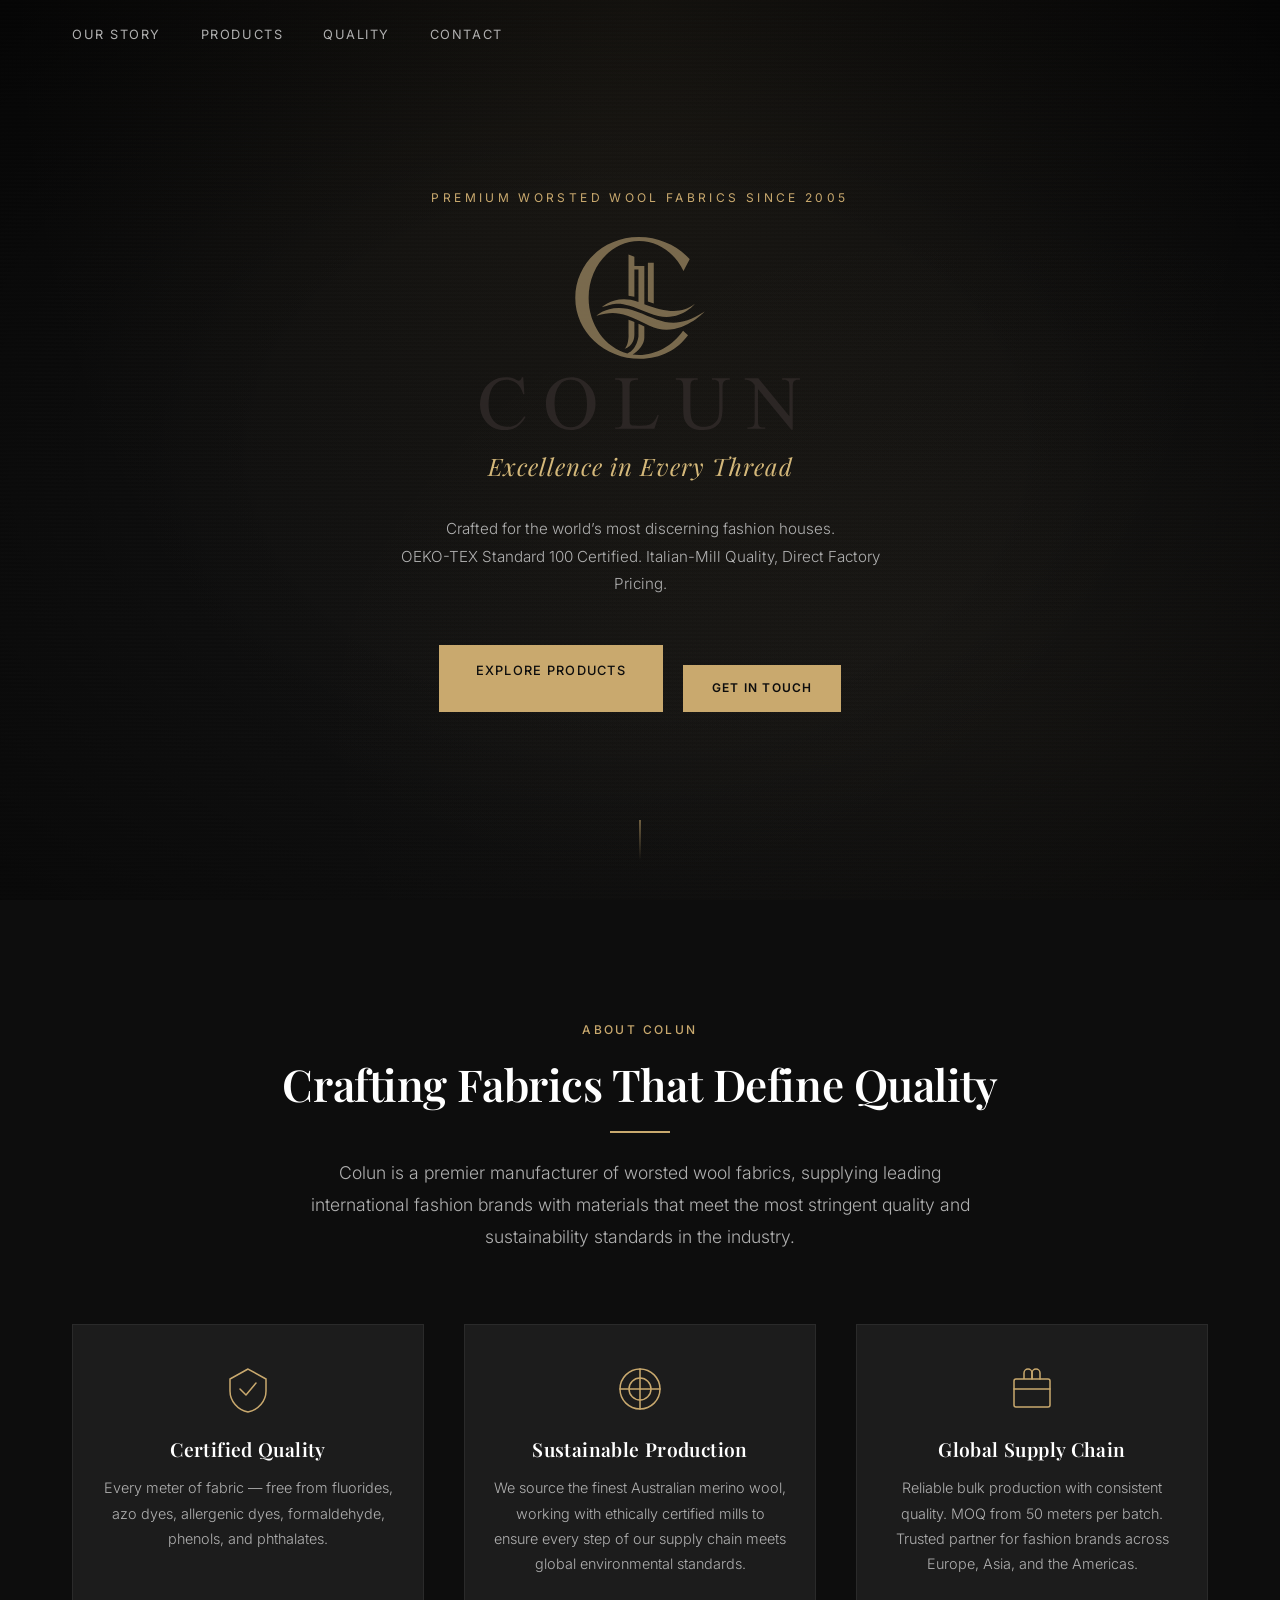
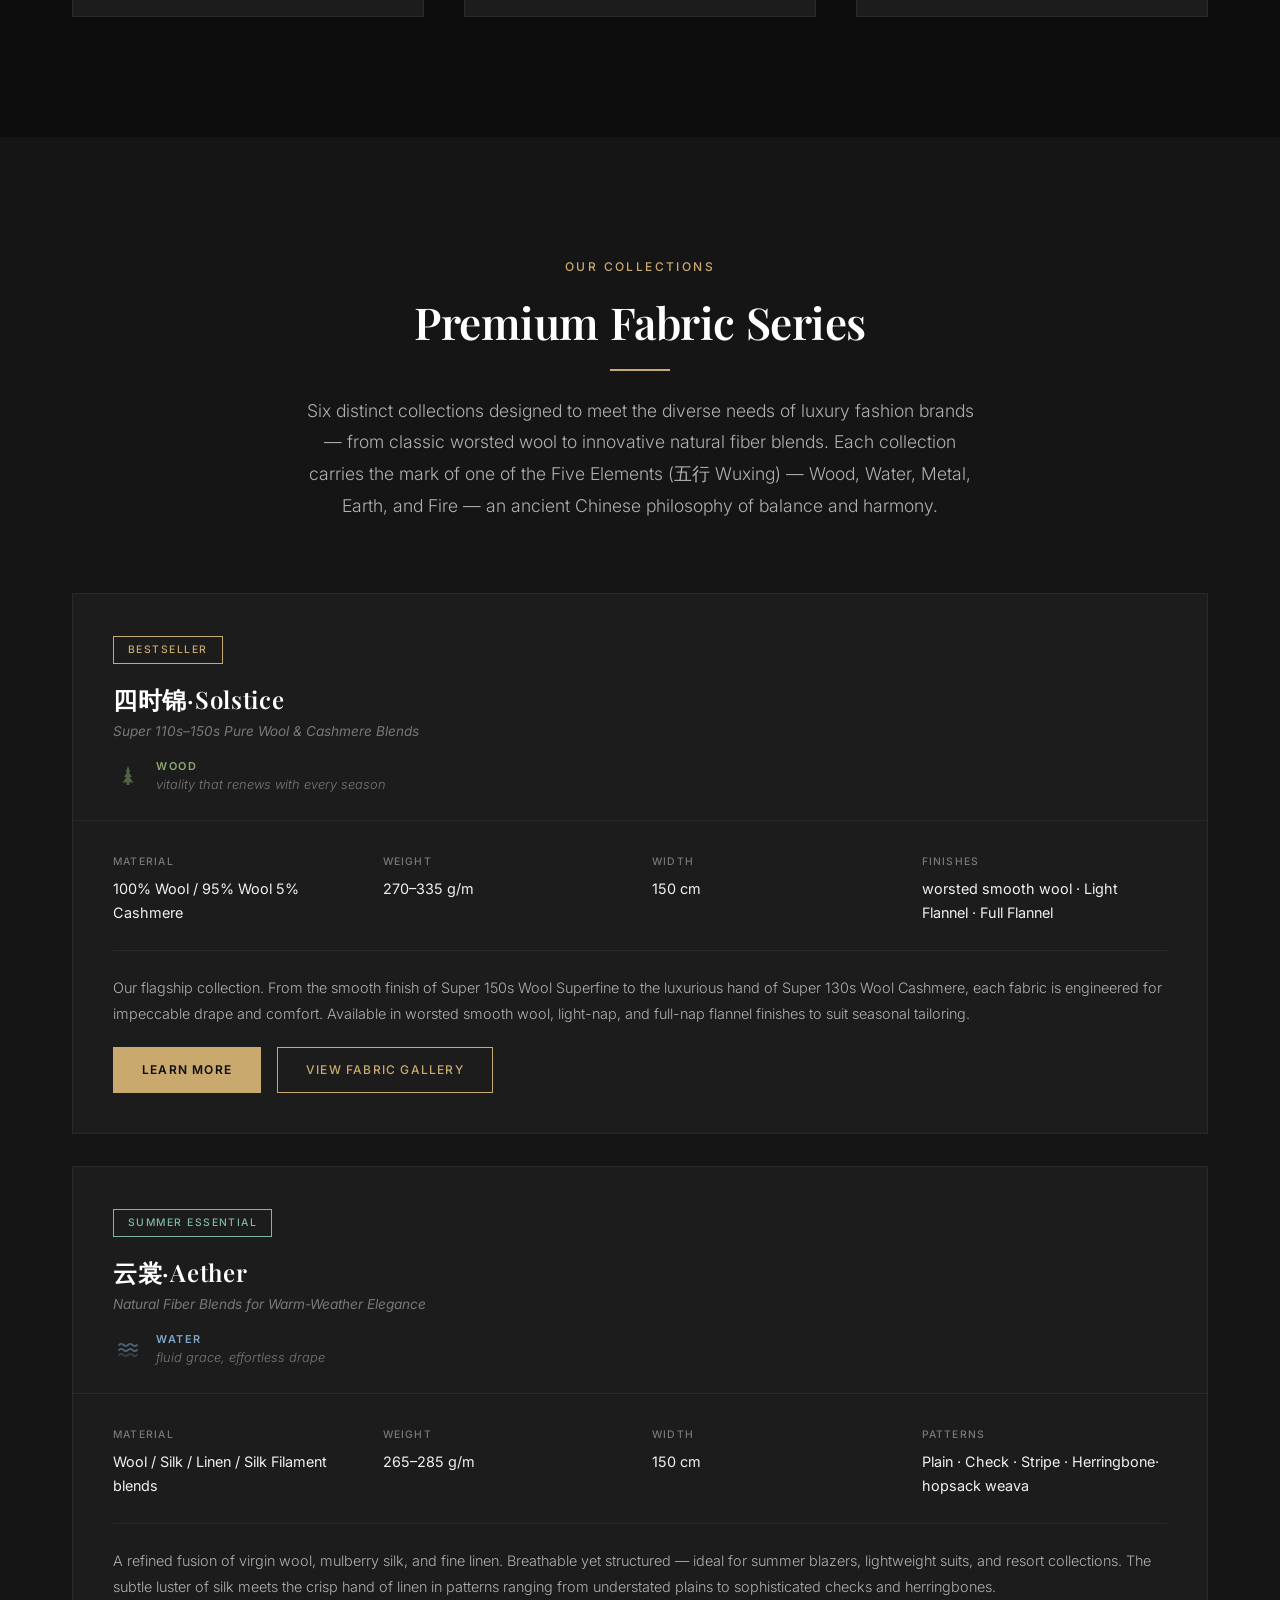
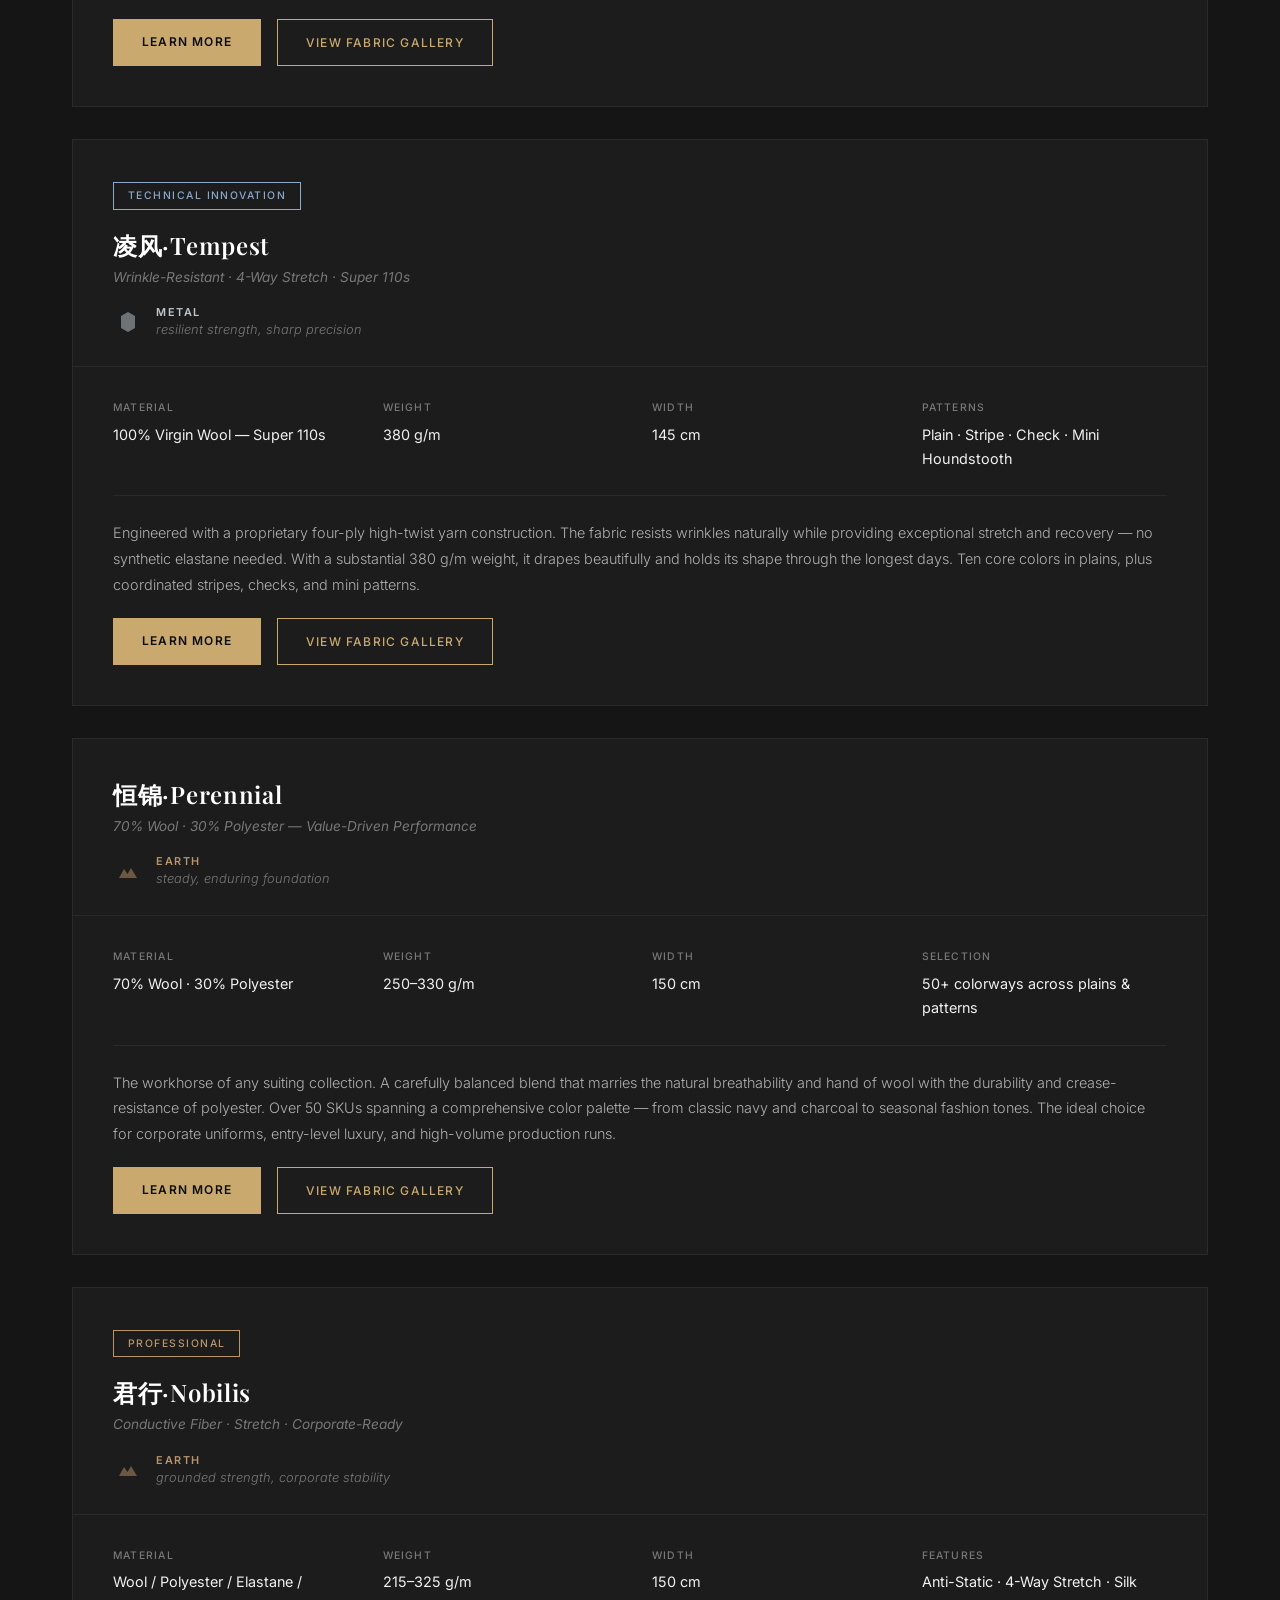
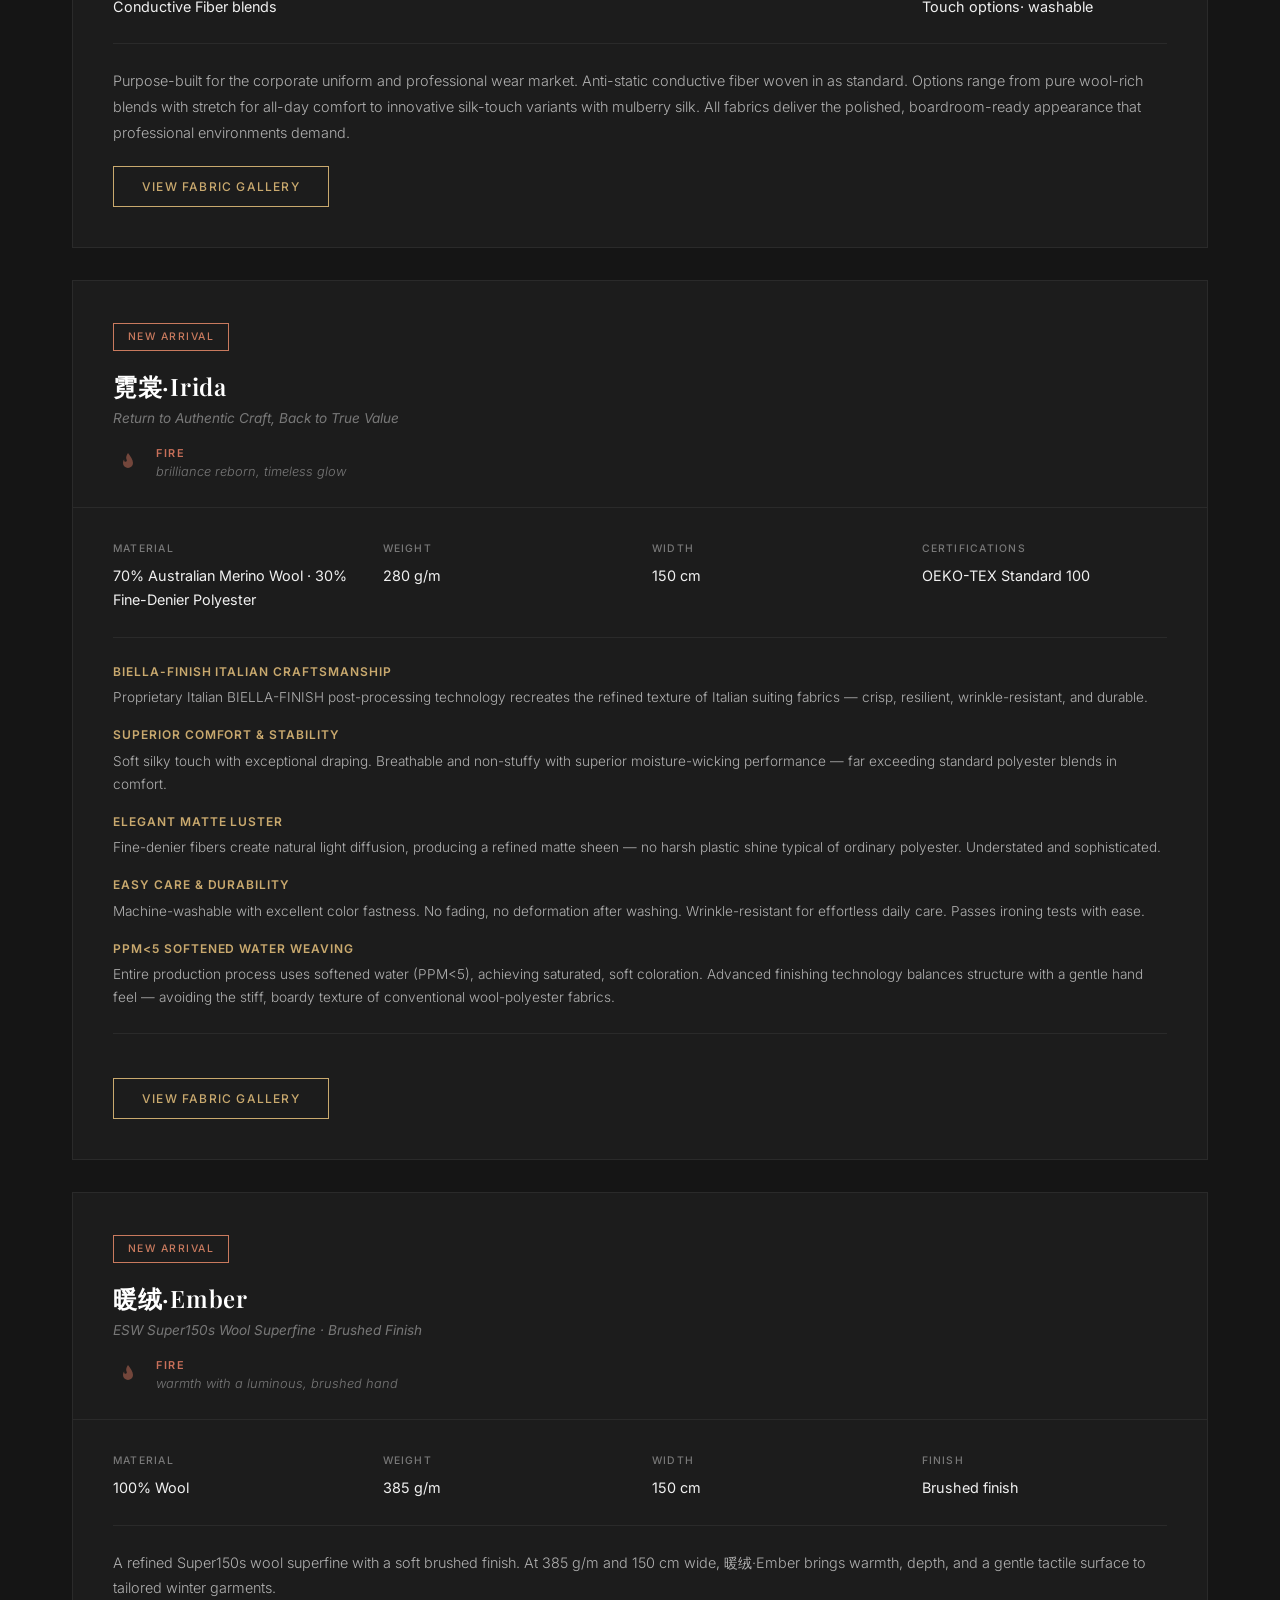
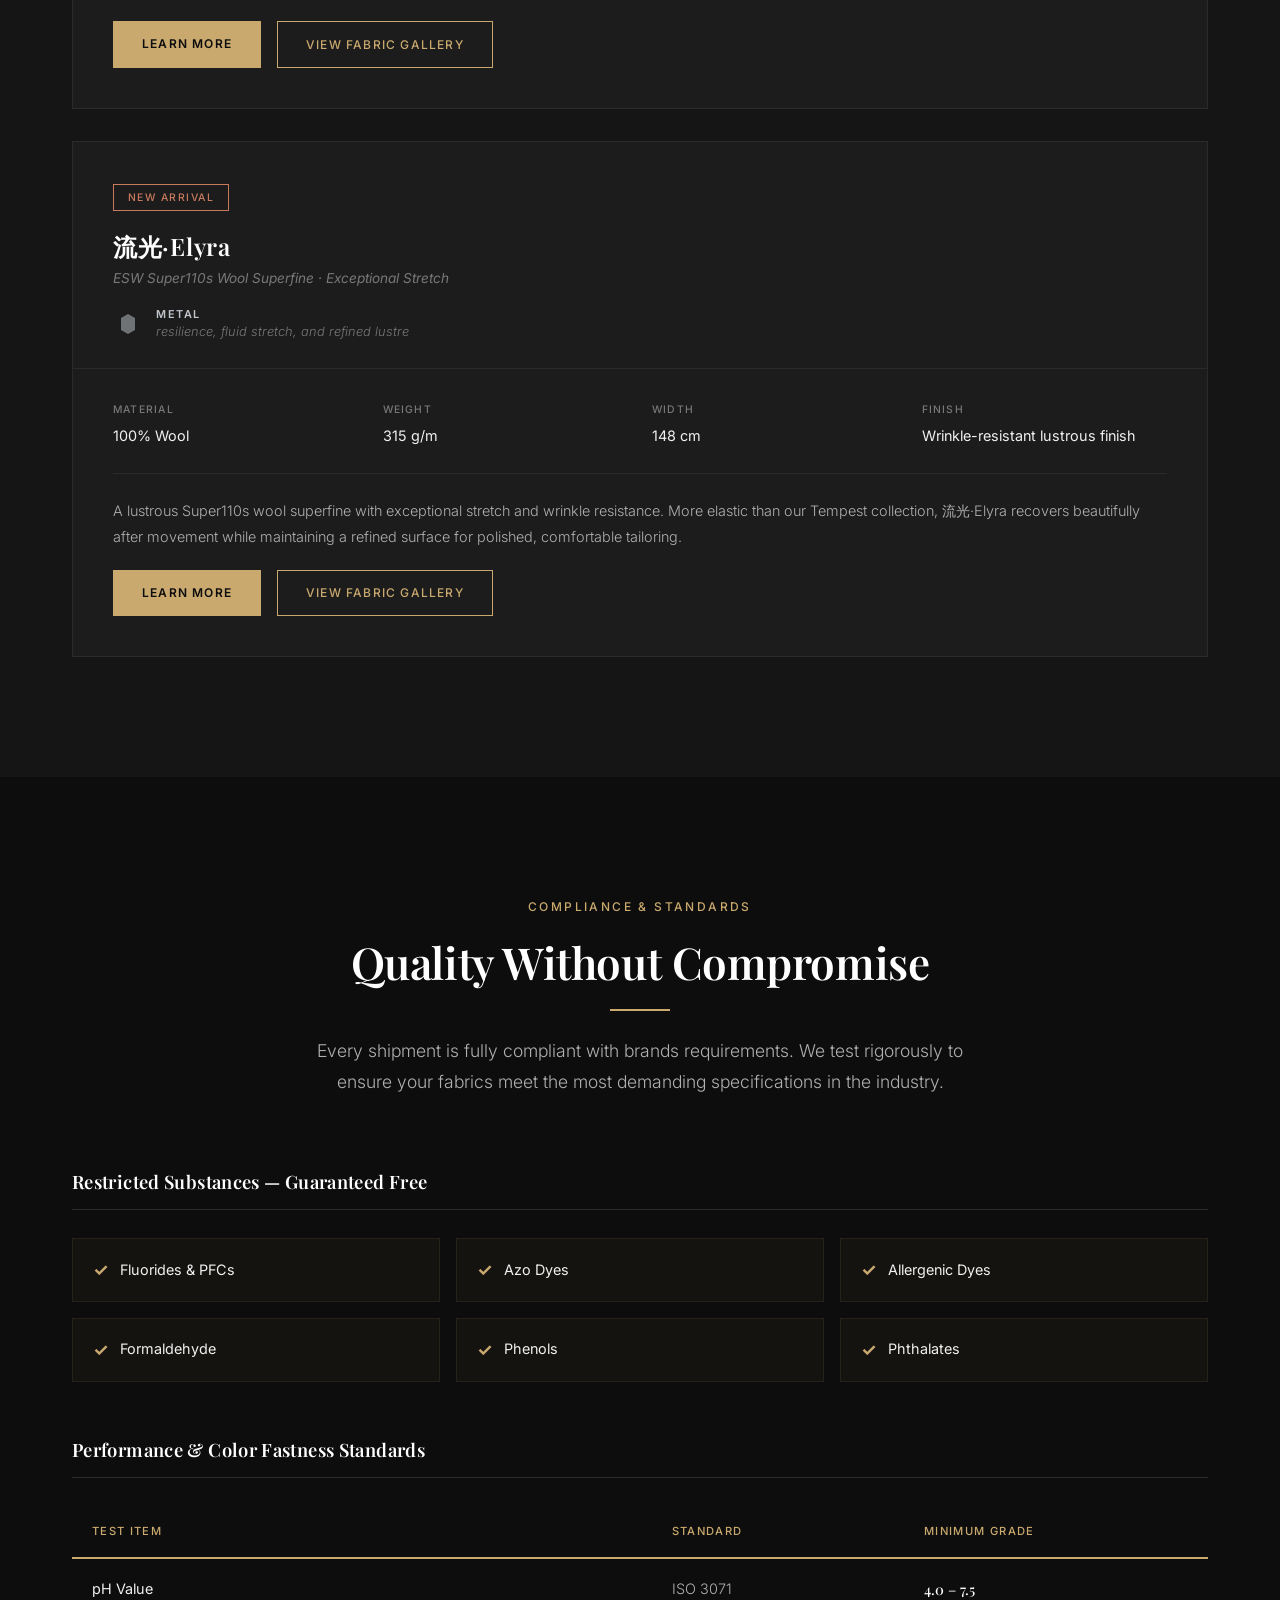
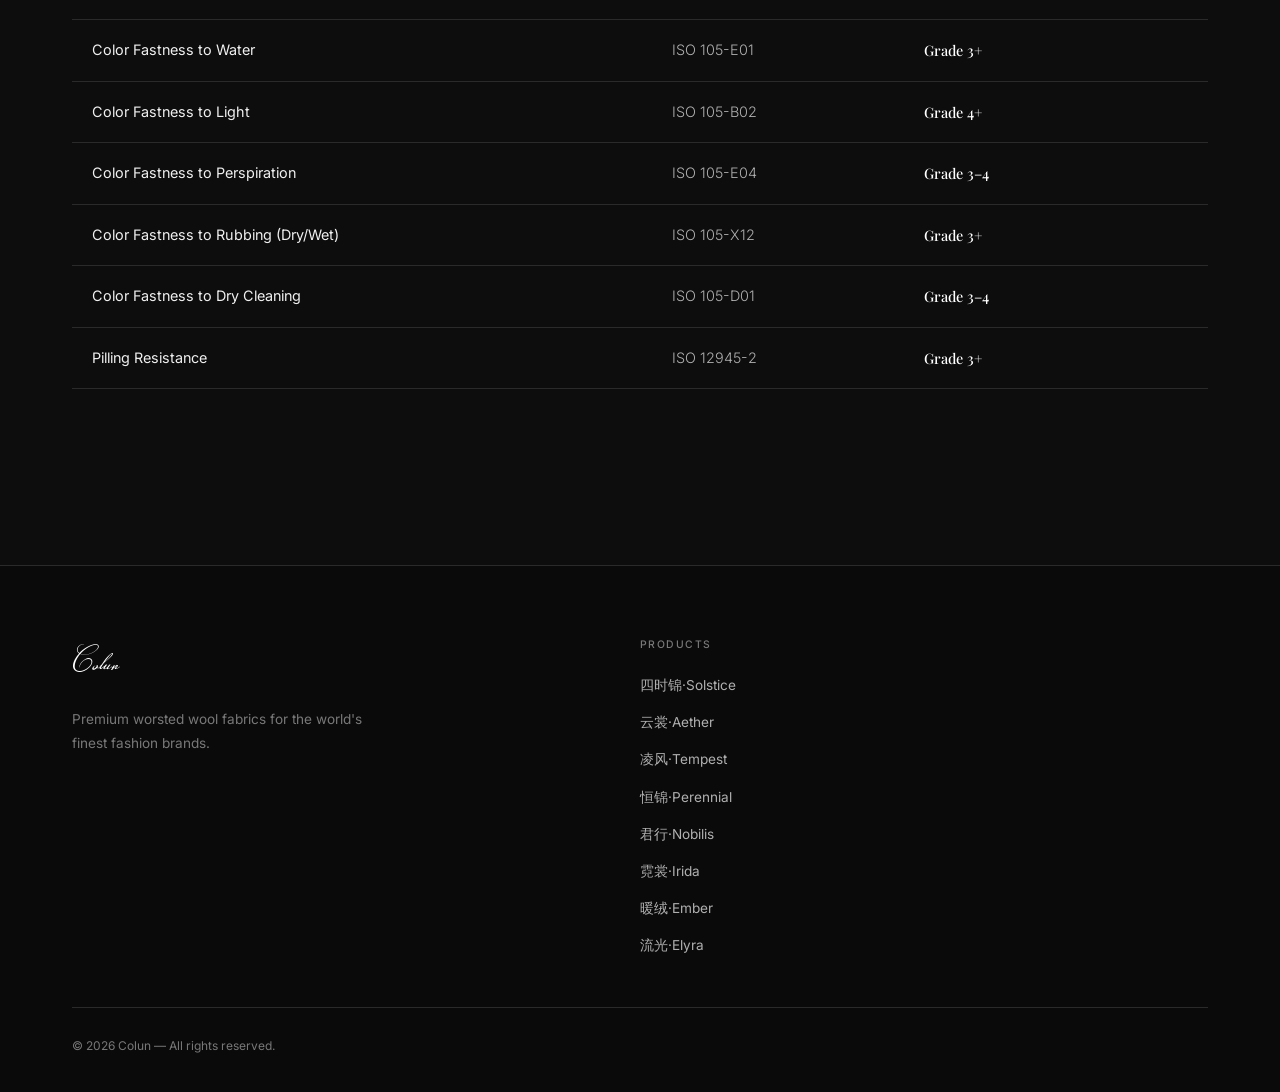
==== commit f8ebe4e8: "Add series introduction pages for all 6 fabric collections - Created dedicated series pages: Solstic" ====
--- a/index.html
+++ b/index.html
@@ -138,7 +138,10 @@
                             </div>
                         </div>
                         <p class="product-desc">Our flagship collection. From the smooth finish of Super 150s Wool Superfine to the luxurious hand of Super 130s Wool Cashmere, each fabric is engineered for impeccable drape and comfort. Available in worsted smooth wool, light-nap, and full-nap flannel finishes to suit seasonal tailoring.</p>
-                        <button class="btn btn-gallery" data-gallery="four-seasons">View Fabric Gallery</button>
+                        <div style="display: flex; gap: 1rem; flex-wrap: wrap;">
+                            <a href="series/solstice.html" class="btn btn-outline" style="text-decoration: none;">Learn More</a>
+                            <button class="btn btn-gallery" data-gallery="four-seasons">View Fabric Gallery</button>
+                        </div>
                     </div>
                 </div>
 
@@ -176,7 +179,10 @@
                             </div>
                         </div>
                         <p class="product-desc">A refined fusion of virgin wool, mulberry silk, and fine linen. Breathable yet structured — ideal for summer blazers, lightweight suits, and resort collections. The subtle luster of silk meets the crisp hand of linen in patterns ranging from understated plains to sophisticated checks and herringbones.</p>
-                        <button class="btn btn-gallery" data-gallery="wool-silk-linen">View Fabric Gallery</button>
+                        <div style="display: flex; gap: 1rem; flex-wrap: wrap;">
+                            <a href="series/aether.html" class="btn btn-outline" style="text-decoration: none;">Learn More</a>
+                            <button class="btn btn-gallery" data-gallery="wool-silk-linen">View Fabric Gallery</button>
+                        </div>
                     </div>
                 </div>
 
@@ -214,7 +220,10 @@
                             </div>
                         </div>
                         <p class="product-desc">Engineered with a proprietary four-ply high-twist yarn construction. The fabric resists wrinkles naturally while providing exceptional stretch and recovery — no synthetic elastane needed. With a substantial 380 g/m weight, it drapes beautifully and holds its shape through the longest days. Ten core colors in plains, plus coordinated stripes, checks, and mini patterns.</p>
-                        <button class="btn btn-gallery" data-gallery="high-twist-stretch">View Fabric Gallery</button>
+                        <div style="display: flex; gap: 1rem; flex-wrap: wrap;">
+                            <a href="series/tempest.html" class="btn btn-outline" style="text-decoration: none;">Learn More</a>
+                            <button class="btn btn-gallery" data-gallery="high-twist-stretch">View Fabric Gallery</button>
+                        </div>
                     </div>
                 </div>
 
@@ -251,7 +260,10 @@
                             </div>
                         </div>
                         <p class="product-desc">The workhorse of any suiting collection. A carefully balanced blend that marries the natural breathability and hand of wool with the durability and crease-resistance of polyester. Over 50 SKUs spanning a comprehensive color palette — from classic navy and charcoal to seasonal fashion tones. The ideal choice for corporate uniforms, entry-level luxury, and high-volume production runs.</p>
-                        <button class="btn btn-gallery" data-gallery="wool-poly">View Fabric Gallery</button>
+                        <div style="display: flex; gap: 1rem; flex-wrap: wrap;">
+                            <a href="series/perennial.html" class="btn btn-outline" style="text-decoration: none;">Learn More</a>
+                            <button class="btn btn-gallery" data-gallery="wool-poly">View Fabric Gallery</button>
+                        </div>
                     </div>
                 </div>
 
@@ -386,7 +398,10 @@
                             </div>
                         </div>
                         <p class="product-desc">A refined Super150s wool superfine with a soft brushed finish. At 385 g/m and 150 cm wide, 暖绒·Ember brings warmth, depth, and a gentle tactile surface to tailored winter garments.</p>
-                        <button class="btn btn-gallery" data-gallery="ember">View Fabric Gallery</button>
+                        <div style="display: flex; gap: 1rem; flex-wrap: wrap;">
+                            <a href="series/ember.html" class="btn btn-outline" style="text-decoration: none;">Learn More</a>
+                            <button class="btn btn-gallery" data-gallery="ember">View Fabric Gallery</button>
+                        </div>
                     </div>
                 </div>
 
@@ -424,7 +439,10 @@
                             </div>
                         </div>
                         <p class="product-desc">A lustrous Super110s wool superfine with exceptional stretch and wrinkle resistance. More elastic than our Tempest collection, 流光·Elyra recovers beautifully after movement while maintaining a refined surface for polished, comfortable tailoring.</p>
-                        <button class="btn btn-gallery" data-gallery="lustre">View Fabric Gallery</button>
+                        <div style="display: flex; gap: 1rem; flex-wrap: wrap;">
+                            <a href="series/elyra.html" class="btn btn-outline" style="text-decoration: none;">Learn More</a>
+                            <button class="btn btn-gallery" data-gallery="lustre">View Fabric Gallery</button>
+                        </div>
                     </div>
                 </div>
 
--- a/css/style.css
+++ b/css/style.css
@@ -1218,6 +1218,27 @@
     color: #0d0d0d;
 }
 
+/* Outline Button (Learn More) */
+.btn-outline {
+    display: inline-block;
+    margin-top: 20px;
+    padding: 12px 28px;
+    background: var(--gold);
+    color: #0d0d0d;
+    border: 1px solid var(--gold);
+    font-size: 0.75rem;
+    font-weight: 600;
+    text-transform: uppercase;
+    letter-spacing: 0.1em;
+    cursor: pointer;
+    transition: all var(--transition);
+}
+
+.btn-outline:hover {
+    background: transparent;
+    color: var(--gold);
+}
+
 /* Gallery Overlay */
 .gallery-overlay {
     position: fixed;
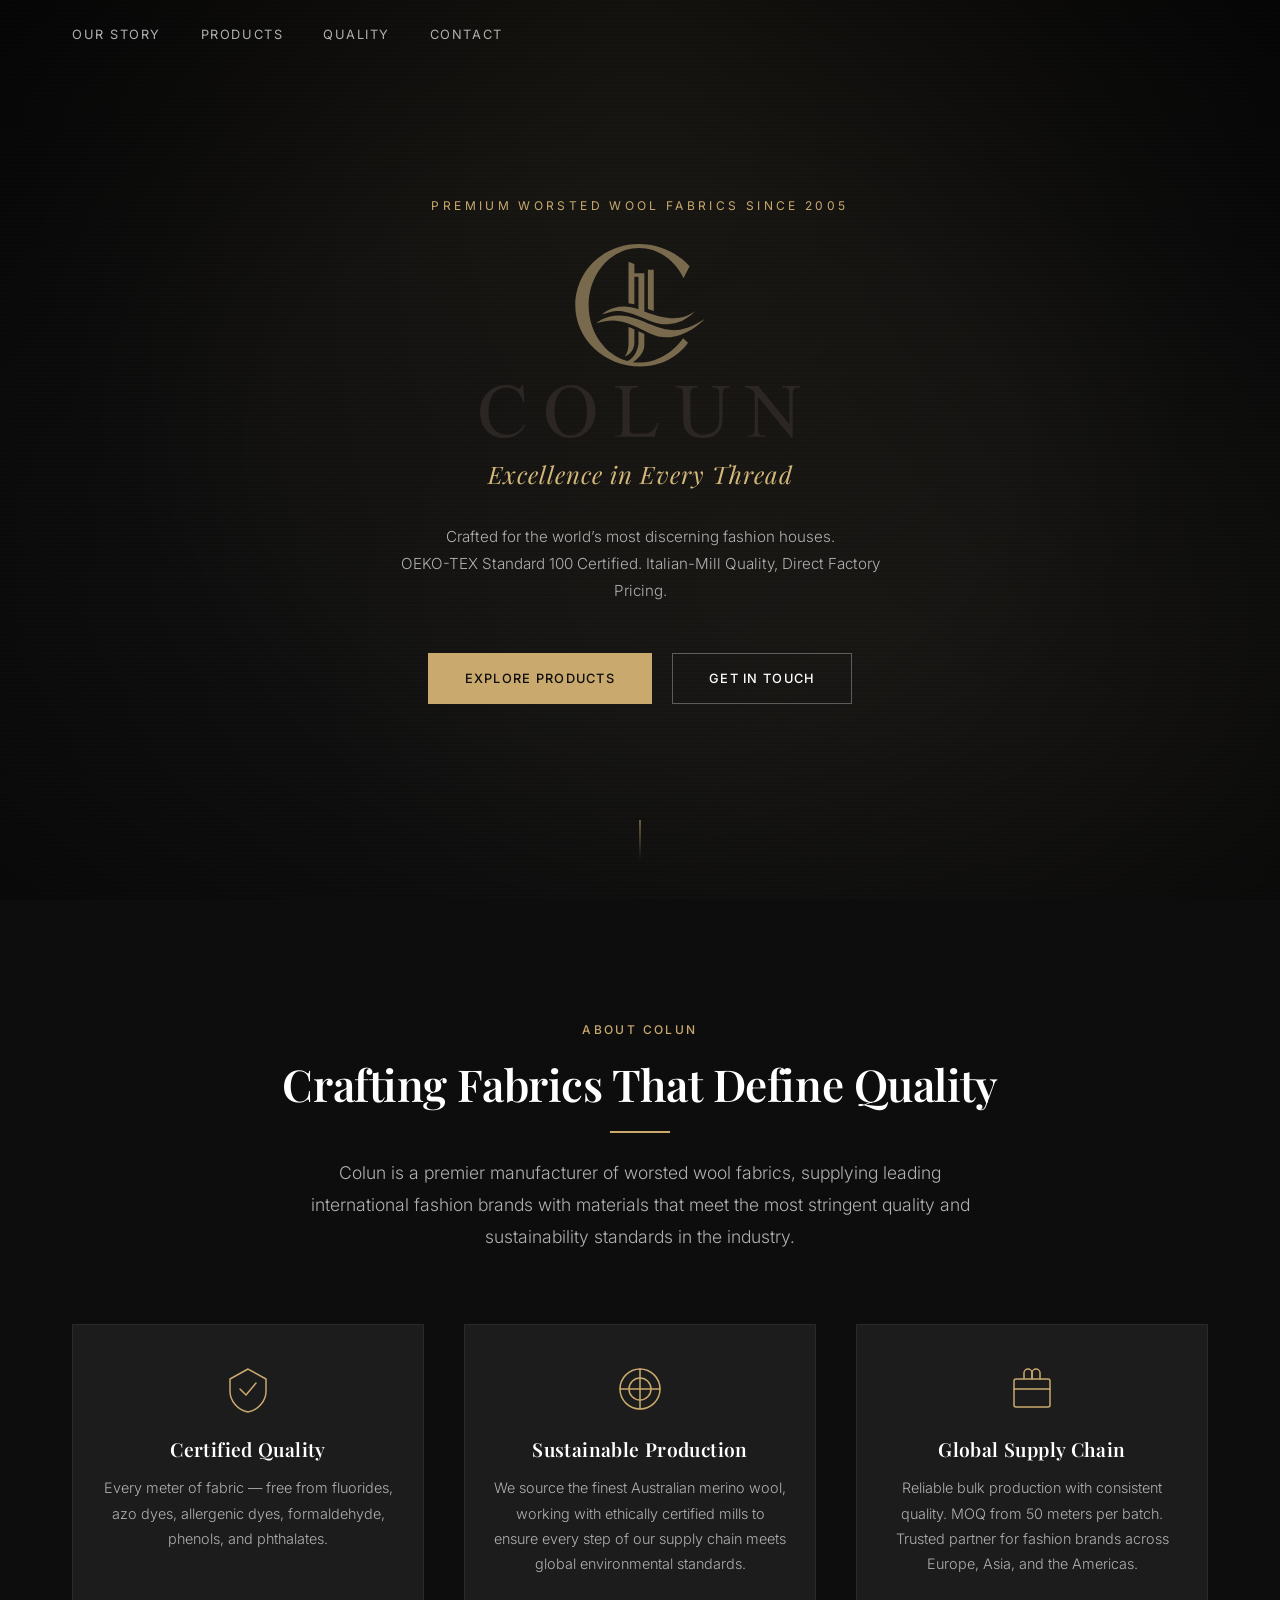
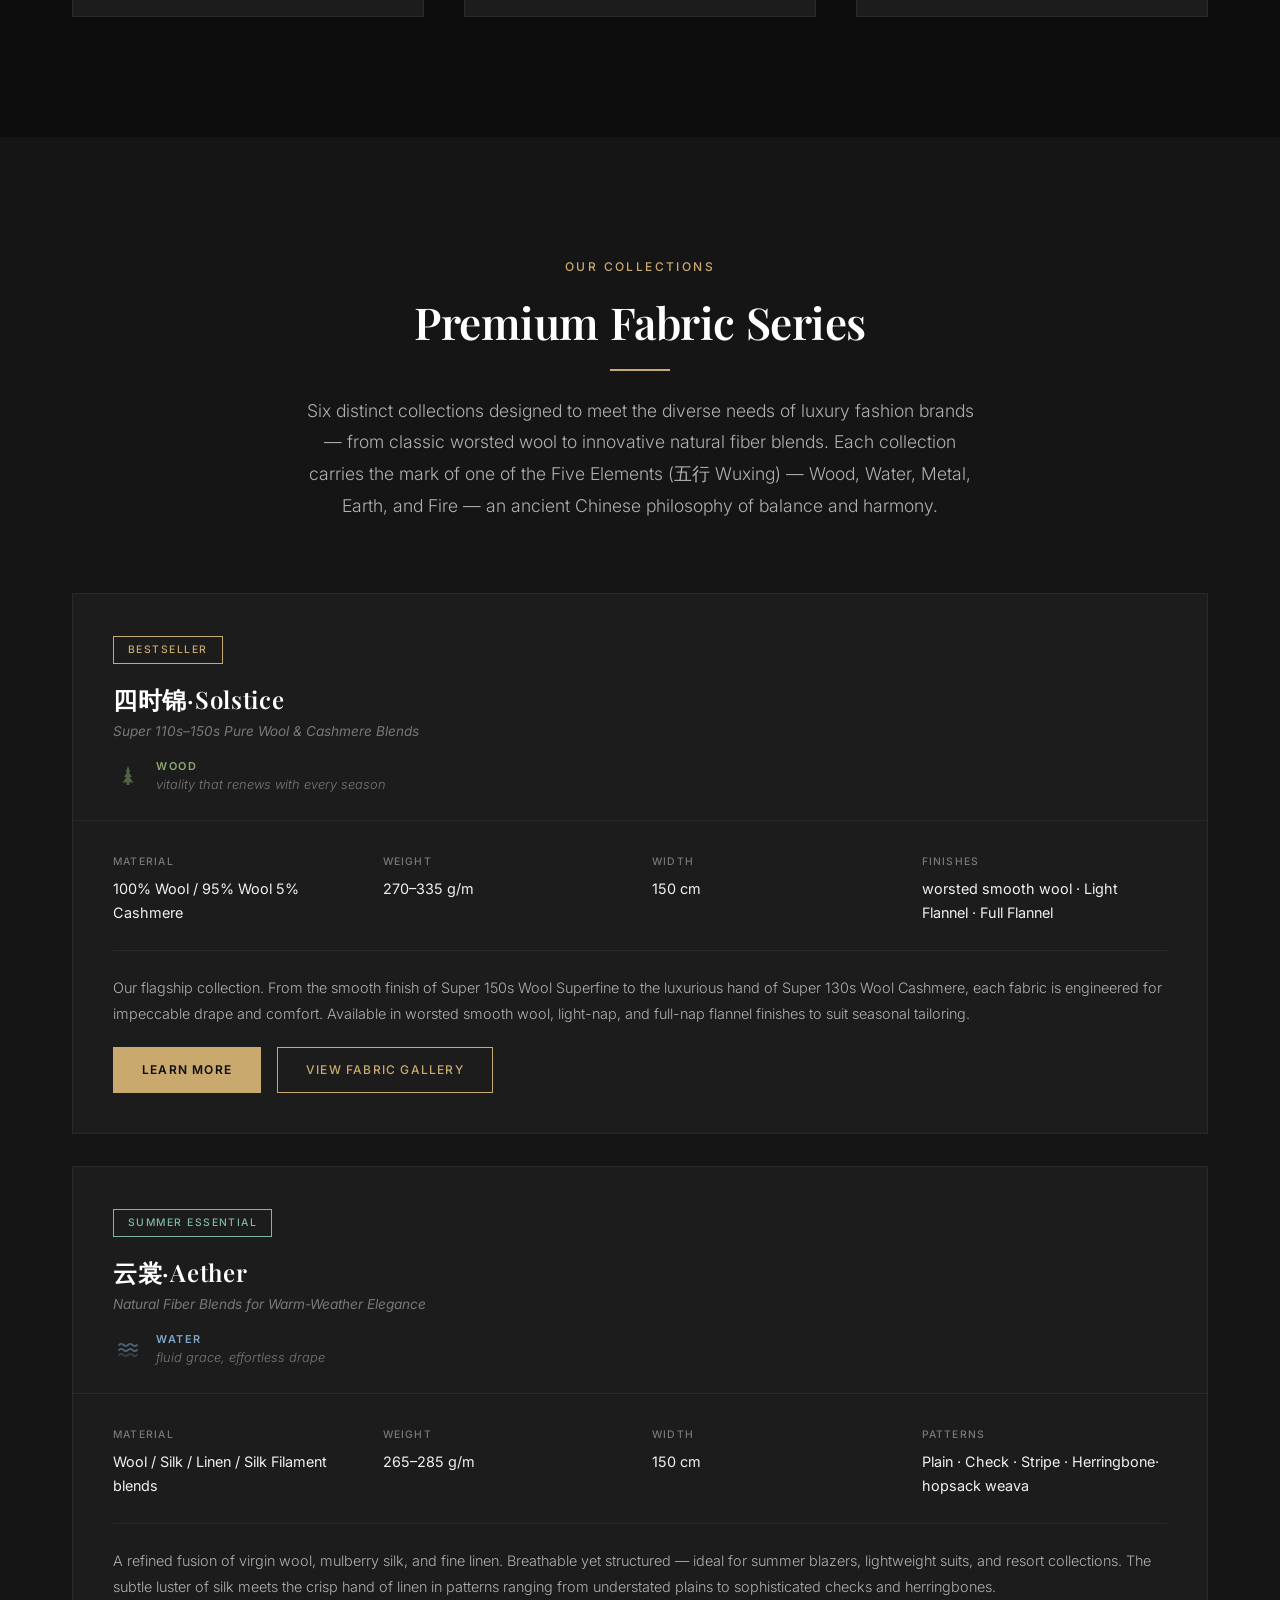
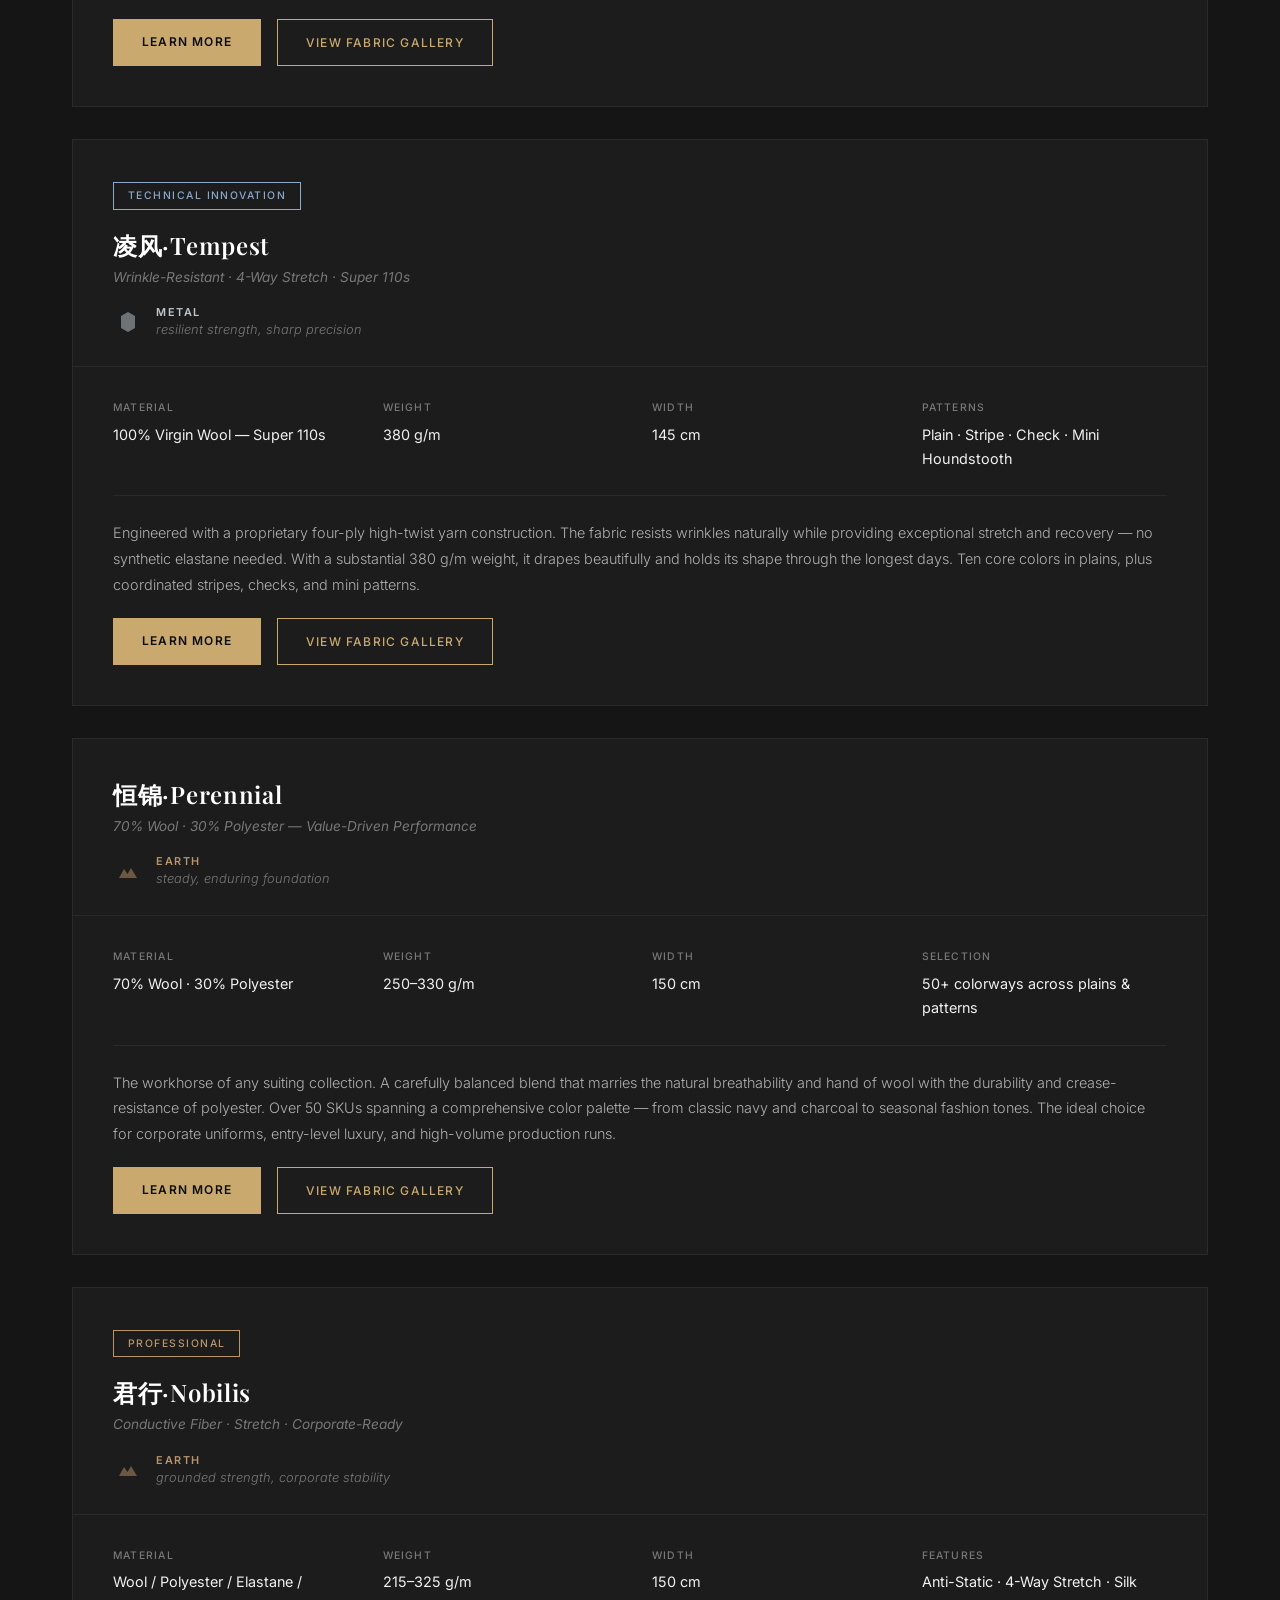
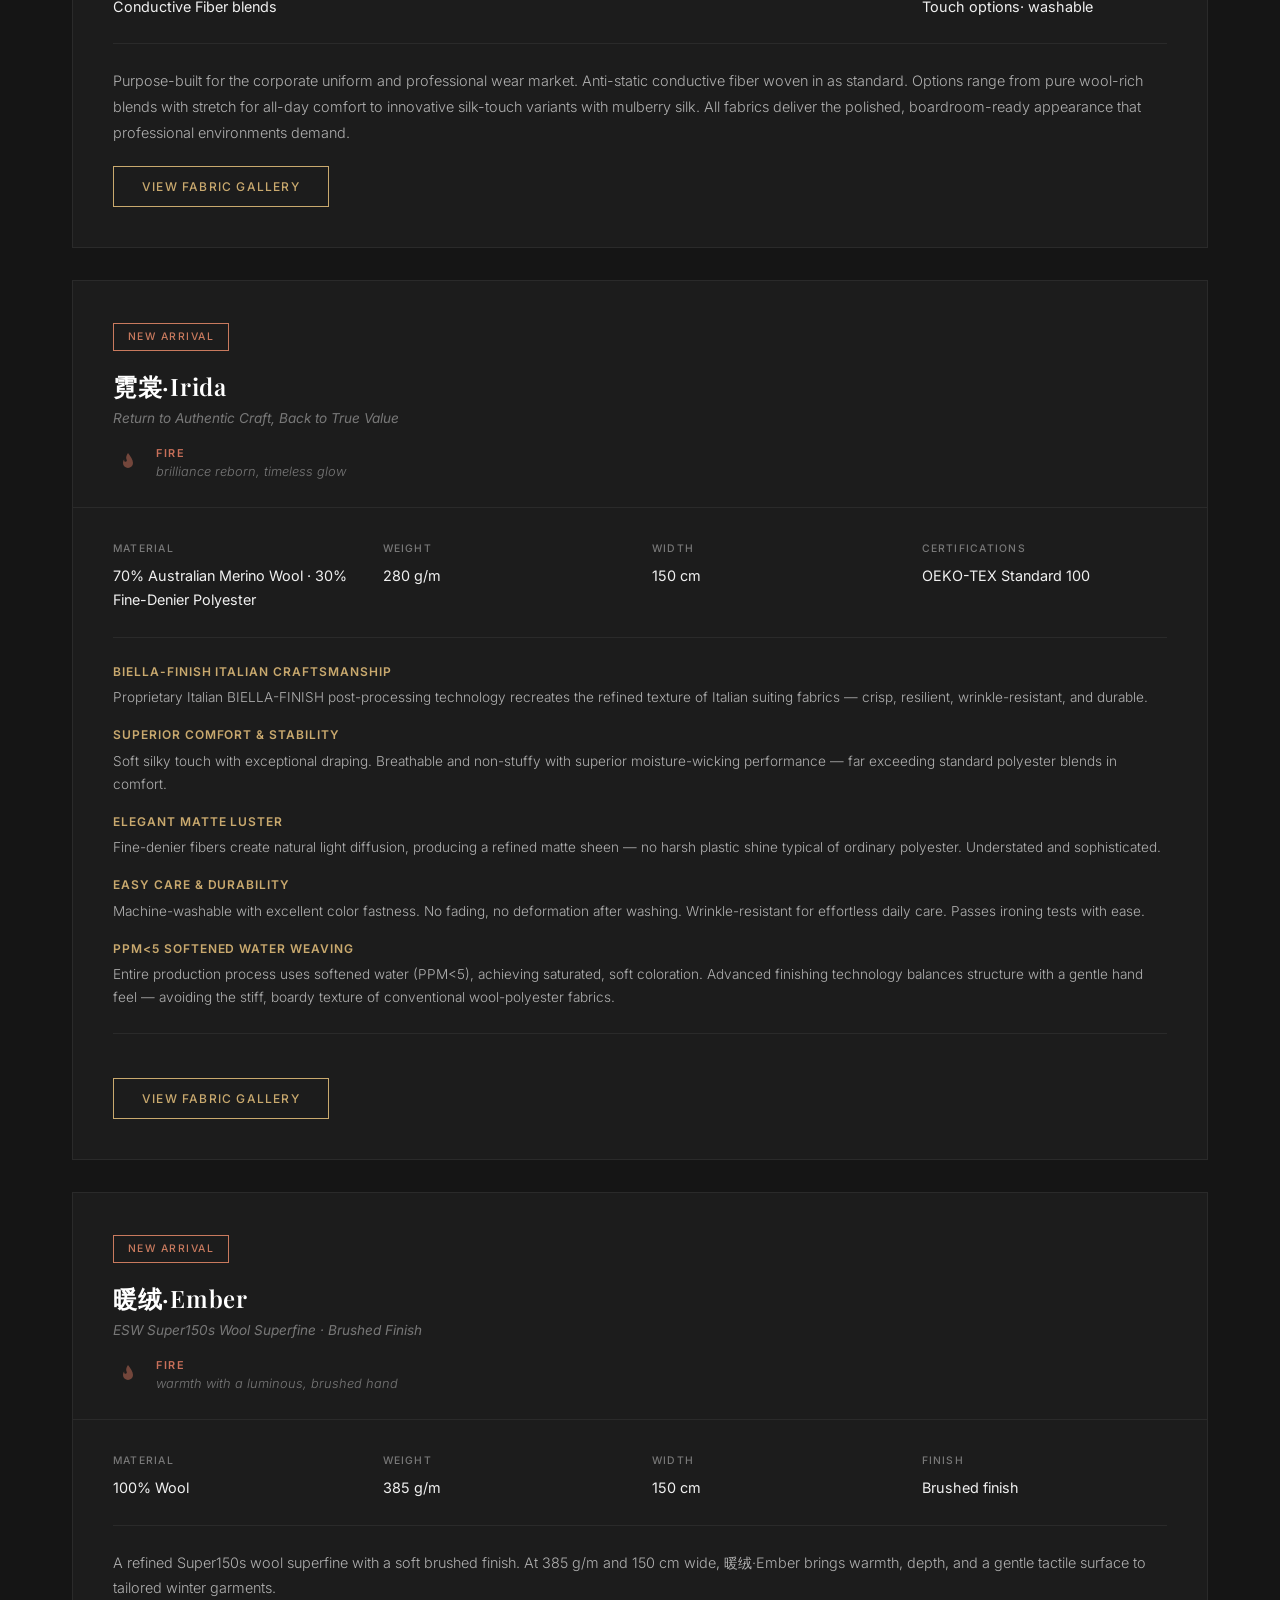
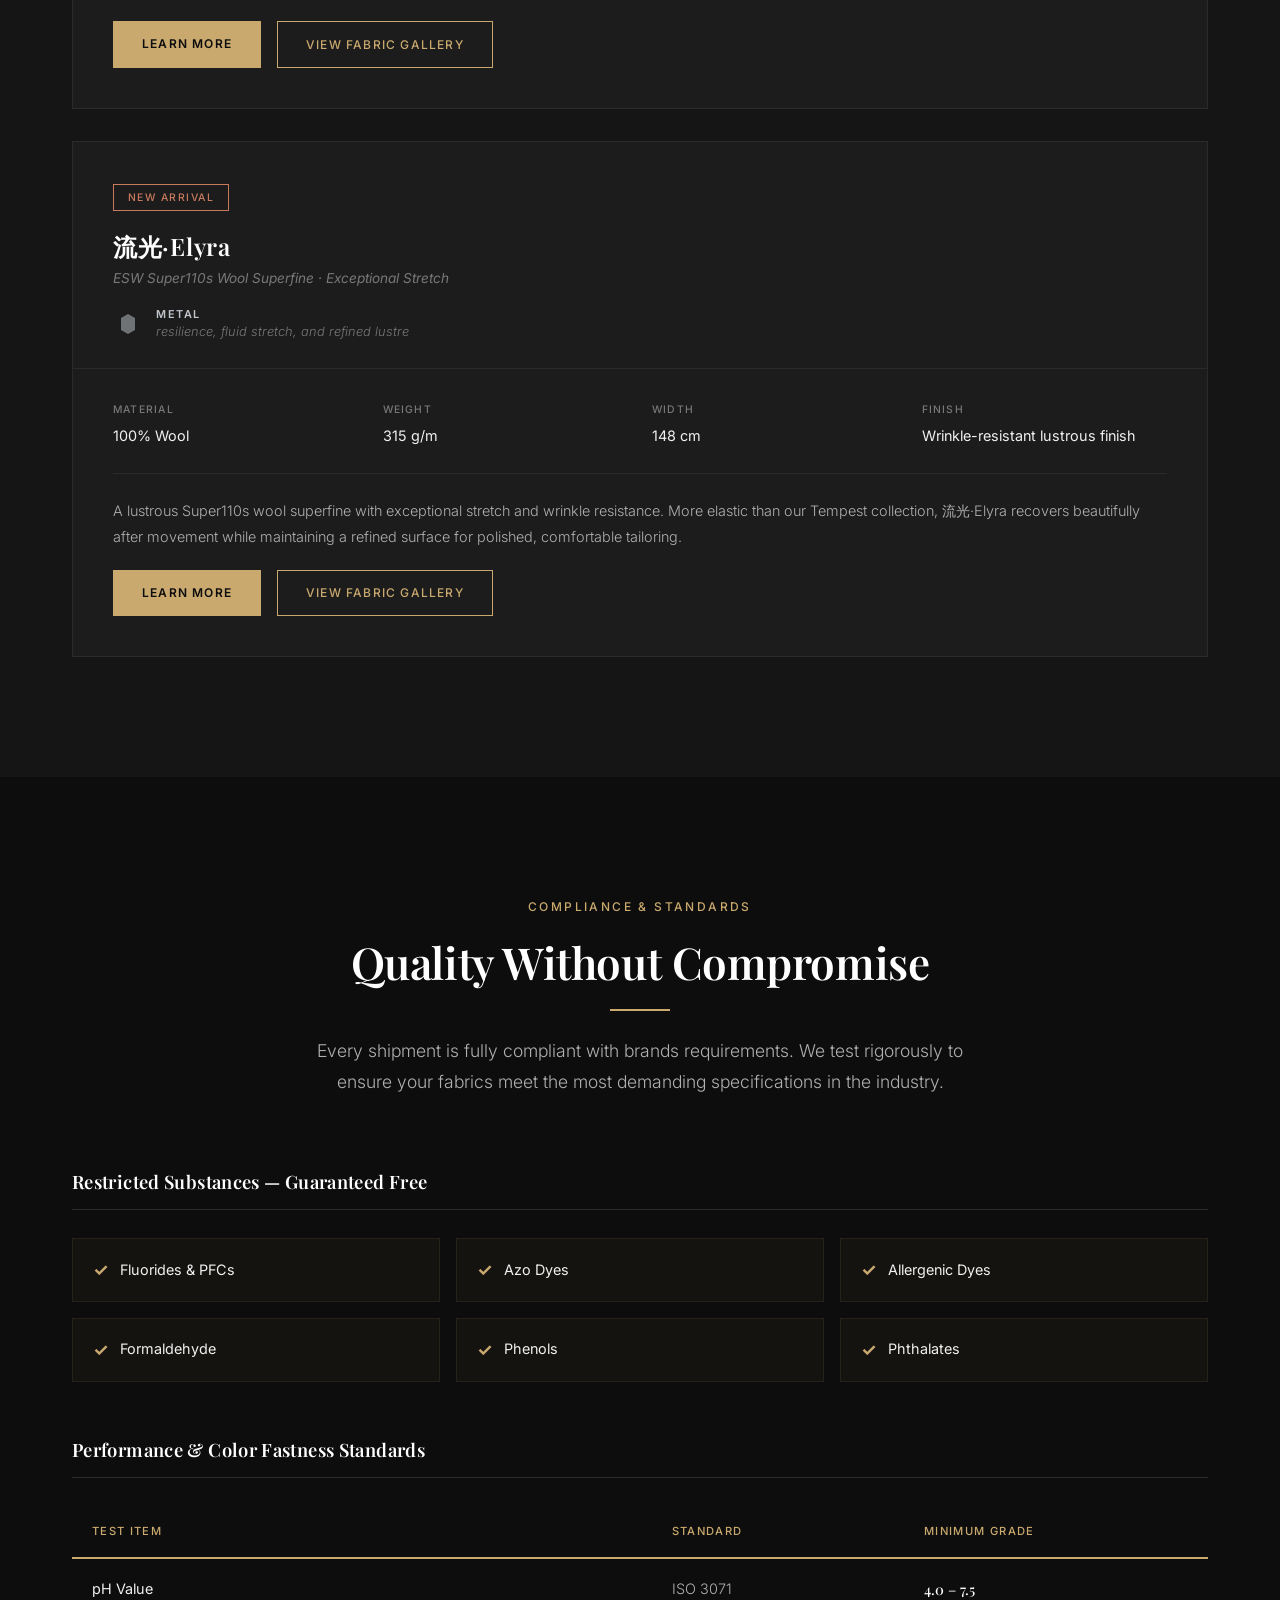
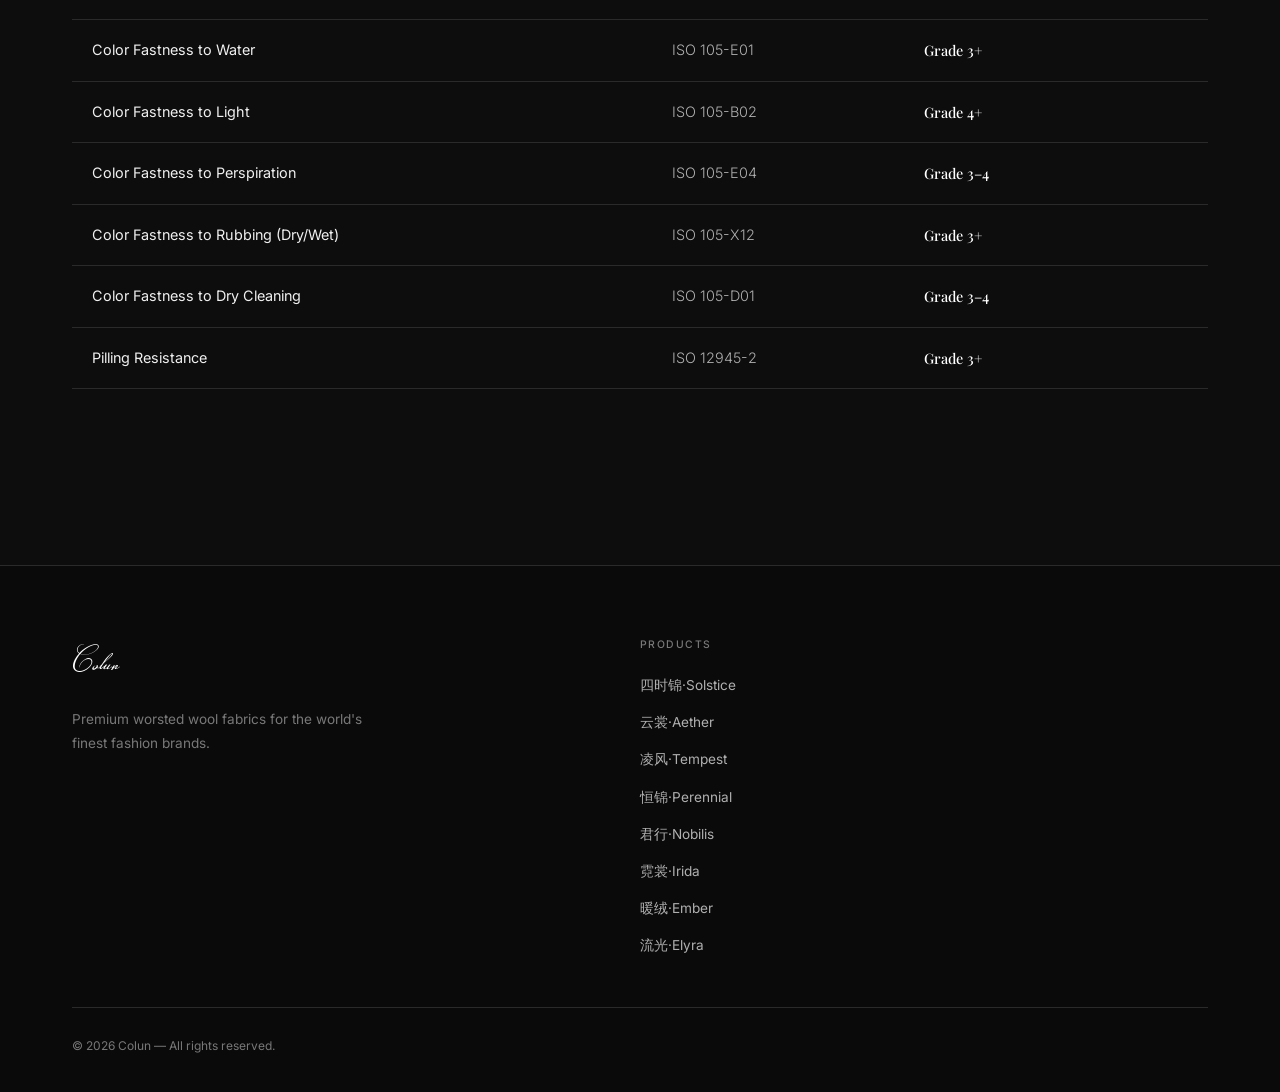
==== commit 5eb2591b: "Fix button size issue: separate Learn More button style from hero outline button - Renamed .btn-outl" ====
--- a/index.html
+++ b/index.html
@@ -139,7 +139,7 @@
                         </div>
                         <p class="product-desc">Our flagship collection. From the smooth finish of Super 150s Wool Superfine to the luxurious hand of Super 130s Wool Cashmere, each fabric is engineered for impeccable drape and comfort. Available in worsted smooth wool, light-nap, and full-nap flannel finishes to suit seasonal tailoring.</p>
                         <div style="display: flex; gap: 1rem; flex-wrap: wrap;">
-                            <a href="series/solstice.html" class="btn btn-outline" style="text-decoration: none;">Learn More</a>
+                            <a href="series/solstice.html" class="btn btn-learn-more" style="text-decoration: none;">Learn More</a>
                             <button class="btn btn-gallery" data-gallery="four-seasons">View Fabric Gallery</button>
                         </div>
                     </div>
@@ -180,7 +180,7 @@
                         </div>
                         <p class="product-desc">A refined fusion of virgin wool, mulberry silk, and fine linen. Breathable yet structured — ideal for summer blazers, lightweight suits, and resort collections. The subtle luster of silk meets the crisp hand of linen in patterns ranging from understated plains to sophisticated checks and herringbones.</p>
                         <div style="display: flex; gap: 1rem; flex-wrap: wrap;">
-                            <a href="series/aether.html" class="btn btn-outline" style="text-decoration: none;">Learn More</a>
+                            <a href="series/aether.html" class="btn btn-learn-more" style="text-decoration: none;">Learn More</a>
                             <button class="btn btn-gallery" data-gallery="wool-silk-linen">View Fabric Gallery</button>
                         </div>
                     </div>
@@ -221,7 +221,7 @@
                         </div>
                         <p class="product-desc">Engineered with a proprietary four-ply high-twist yarn construction. The fabric resists wrinkles naturally while providing exceptional stretch and recovery — no synthetic elastane needed. With a substantial 380 g/m weight, it drapes beautifully and holds its shape through the longest days. Ten core colors in plains, plus coordinated stripes, checks, and mini patterns.</p>
                         <div style="display: flex; gap: 1rem; flex-wrap: wrap;">
-                            <a href="series/tempest.html" class="btn btn-outline" style="text-decoration: none;">Learn More</a>
+                            <a href="series/tempest.html" class="btn btn-learn-more" style="text-decoration: none;">Learn More</a>
                             <button class="btn btn-gallery" data-gallery="high-twist-stretch">View Fabric Gallery</button>
                         </div>
                     </div>
@@ -261,7 +261,7 @@
                         </div>
                         <p class="product-desc">The workhorse of any suiting collection. A carefully balanced blend that marries the natural breathability and hand of wool with the durability and crease-resistance of polyester. Over 50 SKUs spanning a comprehensive color palette — from classic navy and charcoal to seasonal fashion tones. The ideal choice for corporate uniforms, entry-level luxury, and high-volume production runs.</p>
                         <div style="display: flex; gap: 1rem; flex-wrap: wrap;">
-                            <a href="series/perennial.html" class="btn btn-outline" style="text-decoration: none;">Learn More</a>
+                            <a href="series/perennial.html" class="btn btn-learn-more" style="text-decoration: none;">Learn More</a>
                             <button class="btn btn-gallery" data-gallery="wool-poly">View Fabric Gallery</button>
                         </div>
                     </div>
@@ -399,7 +399,7 @@
                         </div>
                         <p class="product-desc">A refined Super150s wool superfine with a soft brushed finish. At 385 g/m and 150 cm wide, 暖绒·Ember brings warmth, depth, and a gentle tactile surface to tailored winter garments.</p>
                         <div style="display: flex; gap: 1rem; flex-wrap: wrap;">
-                            <a href="series/ember.html" class="btn btn-outline" style="text-decoration: none;">Learn More</a>
+                            <a href="series/ember.html" class="btn btn-learn-more" style="text-decoration: none;">Learn More</a>
                             <button class="btn btn-gallery" data-gallery="ember">View Fabric Gallery</button>
                         </div>
                     </div>
@@ -440,7 +440,7 @@
                         </div>
                         <p class="product-desc">A lustrous Super110s wool superfine with exceptional stretch and wrinkle resistance. More elastic than our Tempest collection, 流光·Elyra recovers beautifully after movement while maintaining a refined surface for polished, comfortable tailoring.</p>
                         <div style="display: flex; gap: 1rem; flex-wrap: wrap;">
-                            <a href="series/elyra.html" class="btn btn-outline" style="text-decoration: none;">Learn More</a>
+                            <a href="series/elyra.html" class="btn btn-learn-more" style="text-decoration: none;">Learn More</a>
                             <button class="btn btn-gallery" data-gallery="lustre">View Fabric Gallery</button>
                         </div>
                     </div>
--- a/css/style.css
+++ b/css/style.css
@@ -1219,7 +1219,7 @@
 }
 
 /* Outline Button (Learn More) */
-.btn-outline {
+.btn-learn-more {
     display: inline-block;
     margin-top: 20px;
     padding: 12px 28px;
@@ -1234,7 +1234,7 @@
     transition: all var(--transition);
 }
 
-.btn-outline:hover {
+.btn-learn-more:hover {
     background: transparent;
     color: var(--gold);
 }
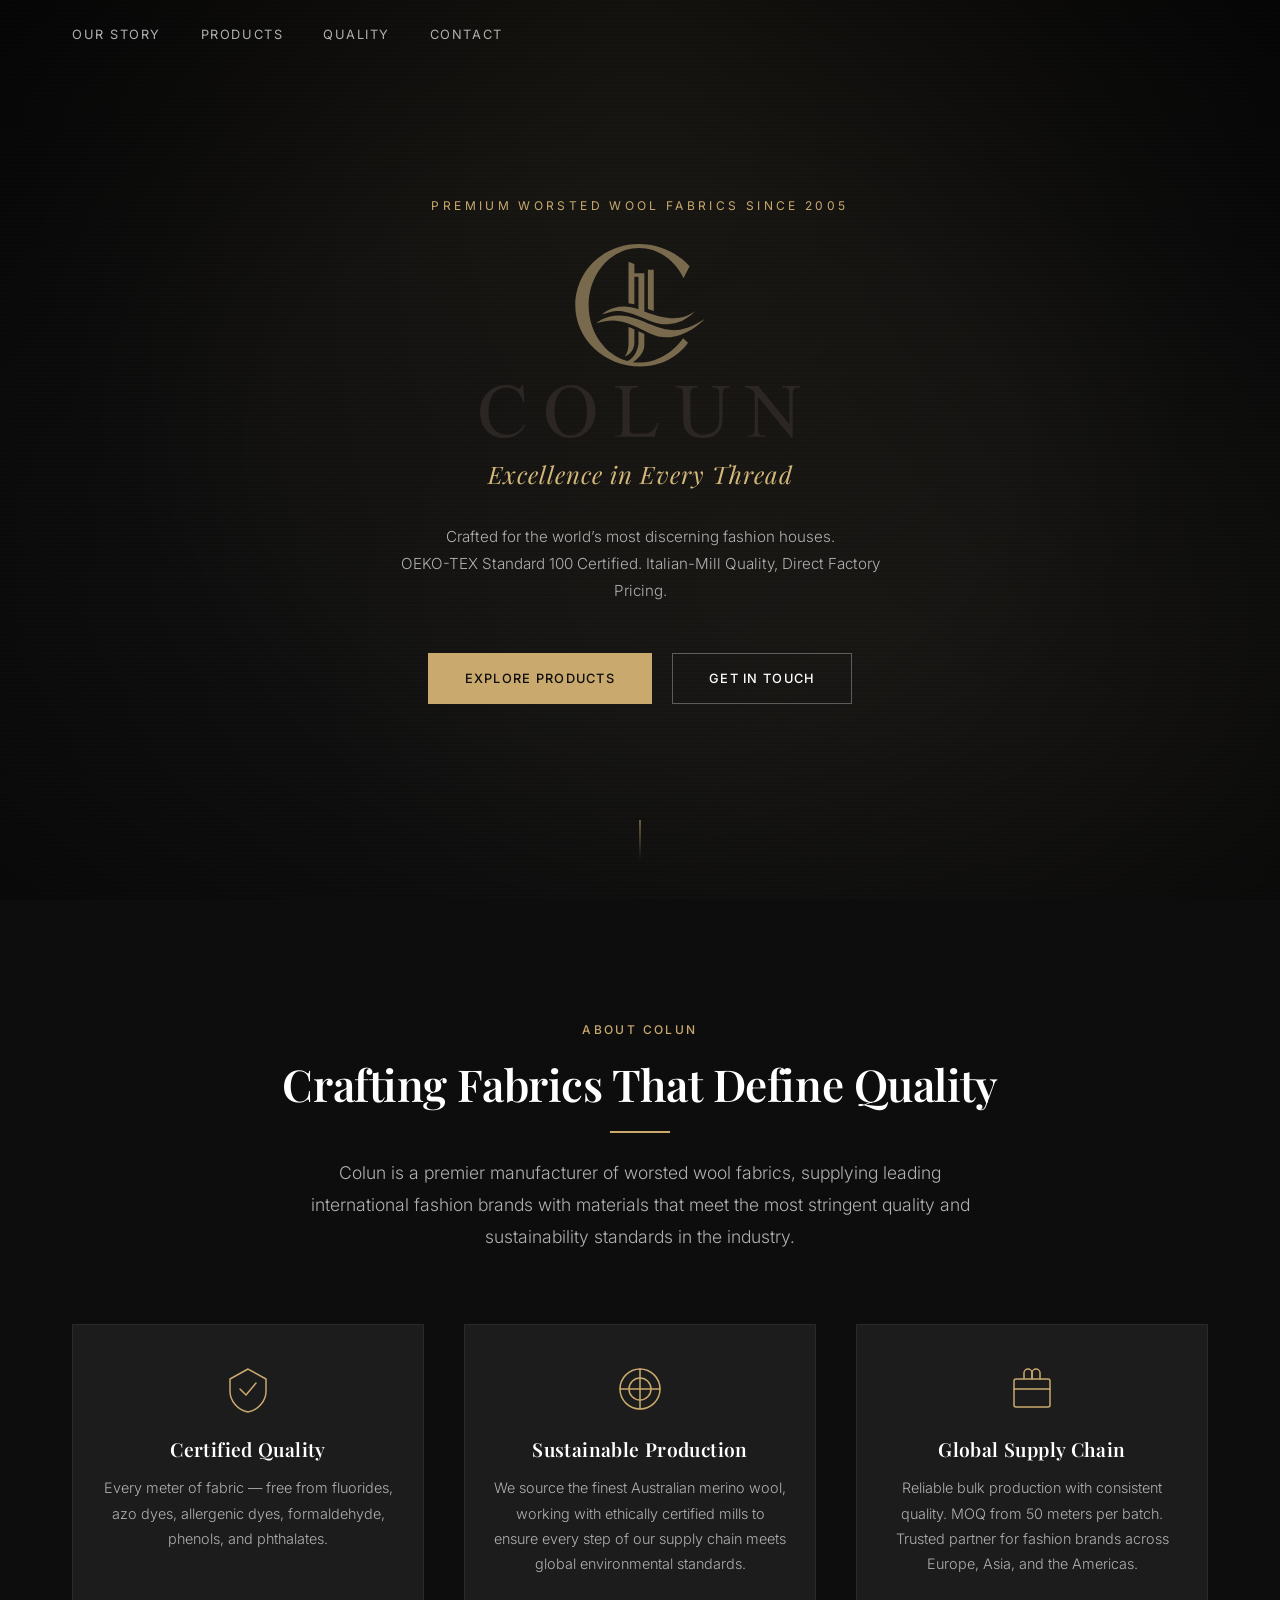
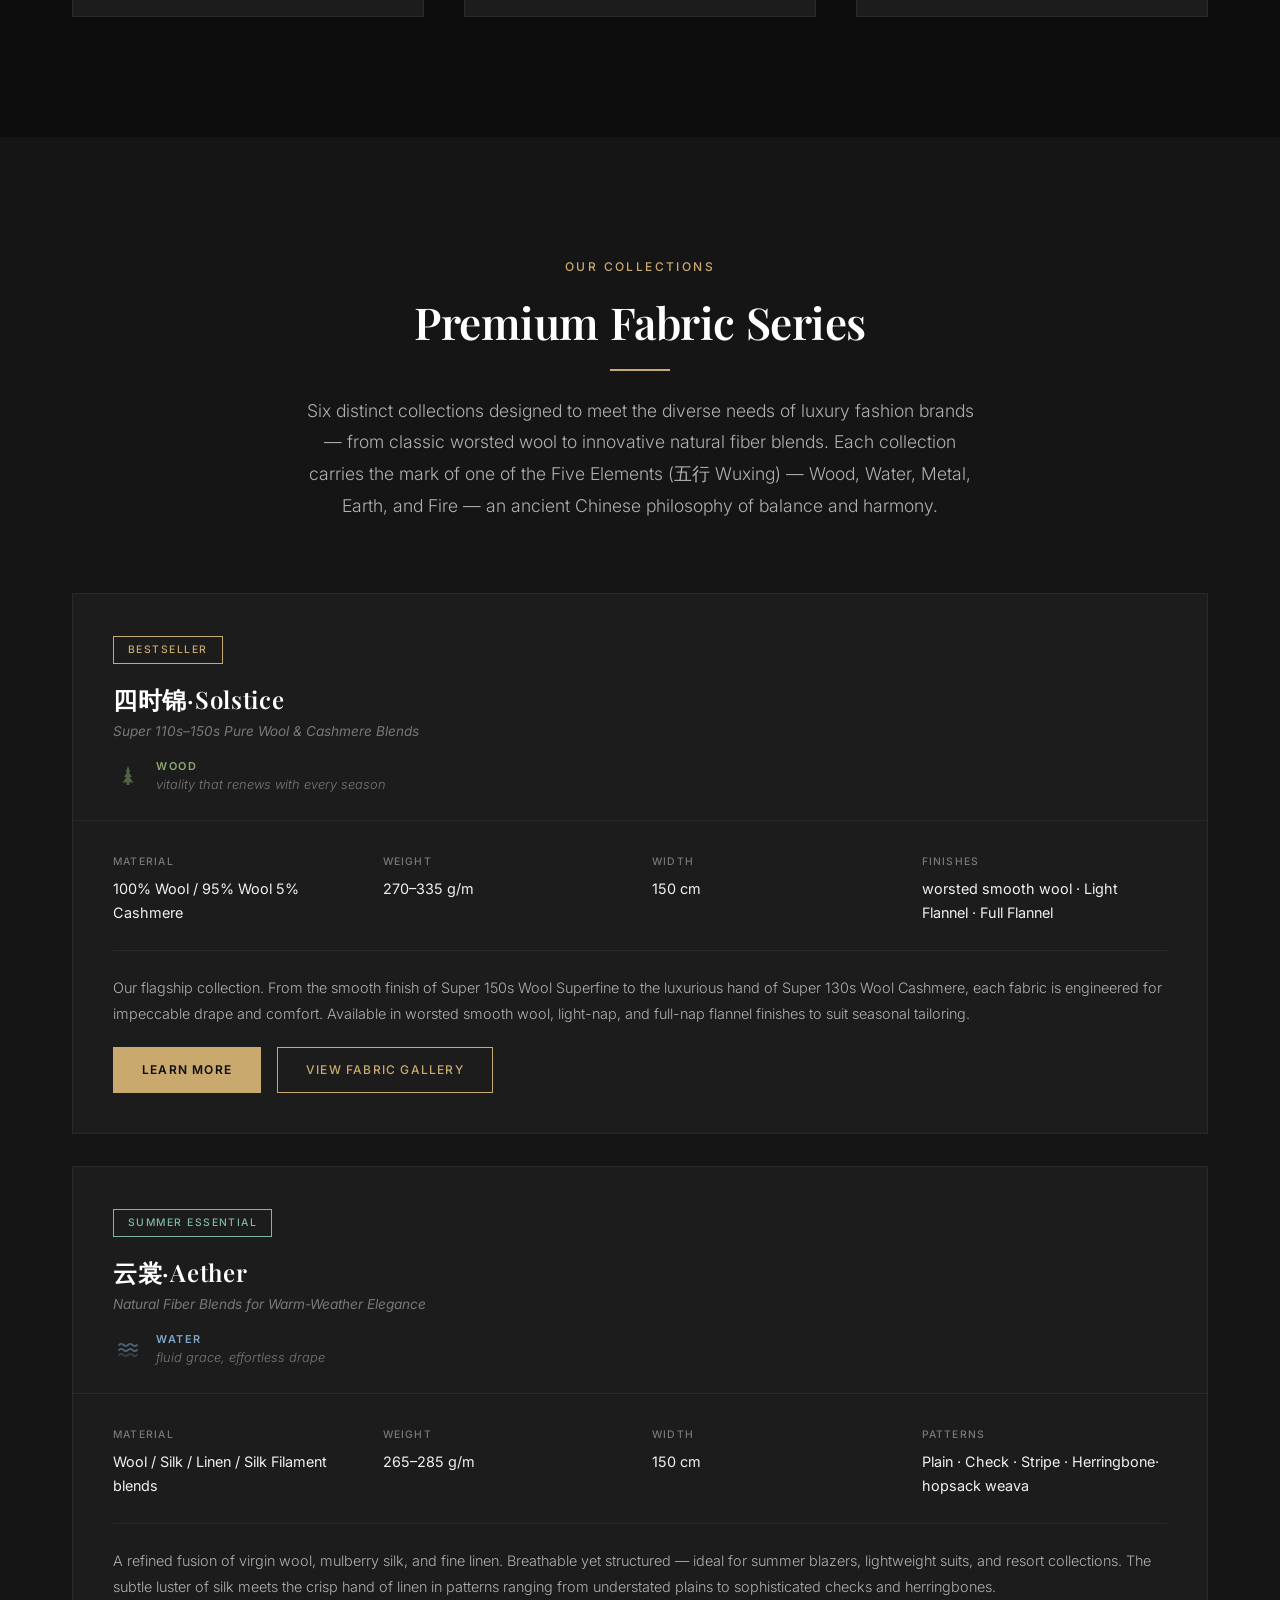
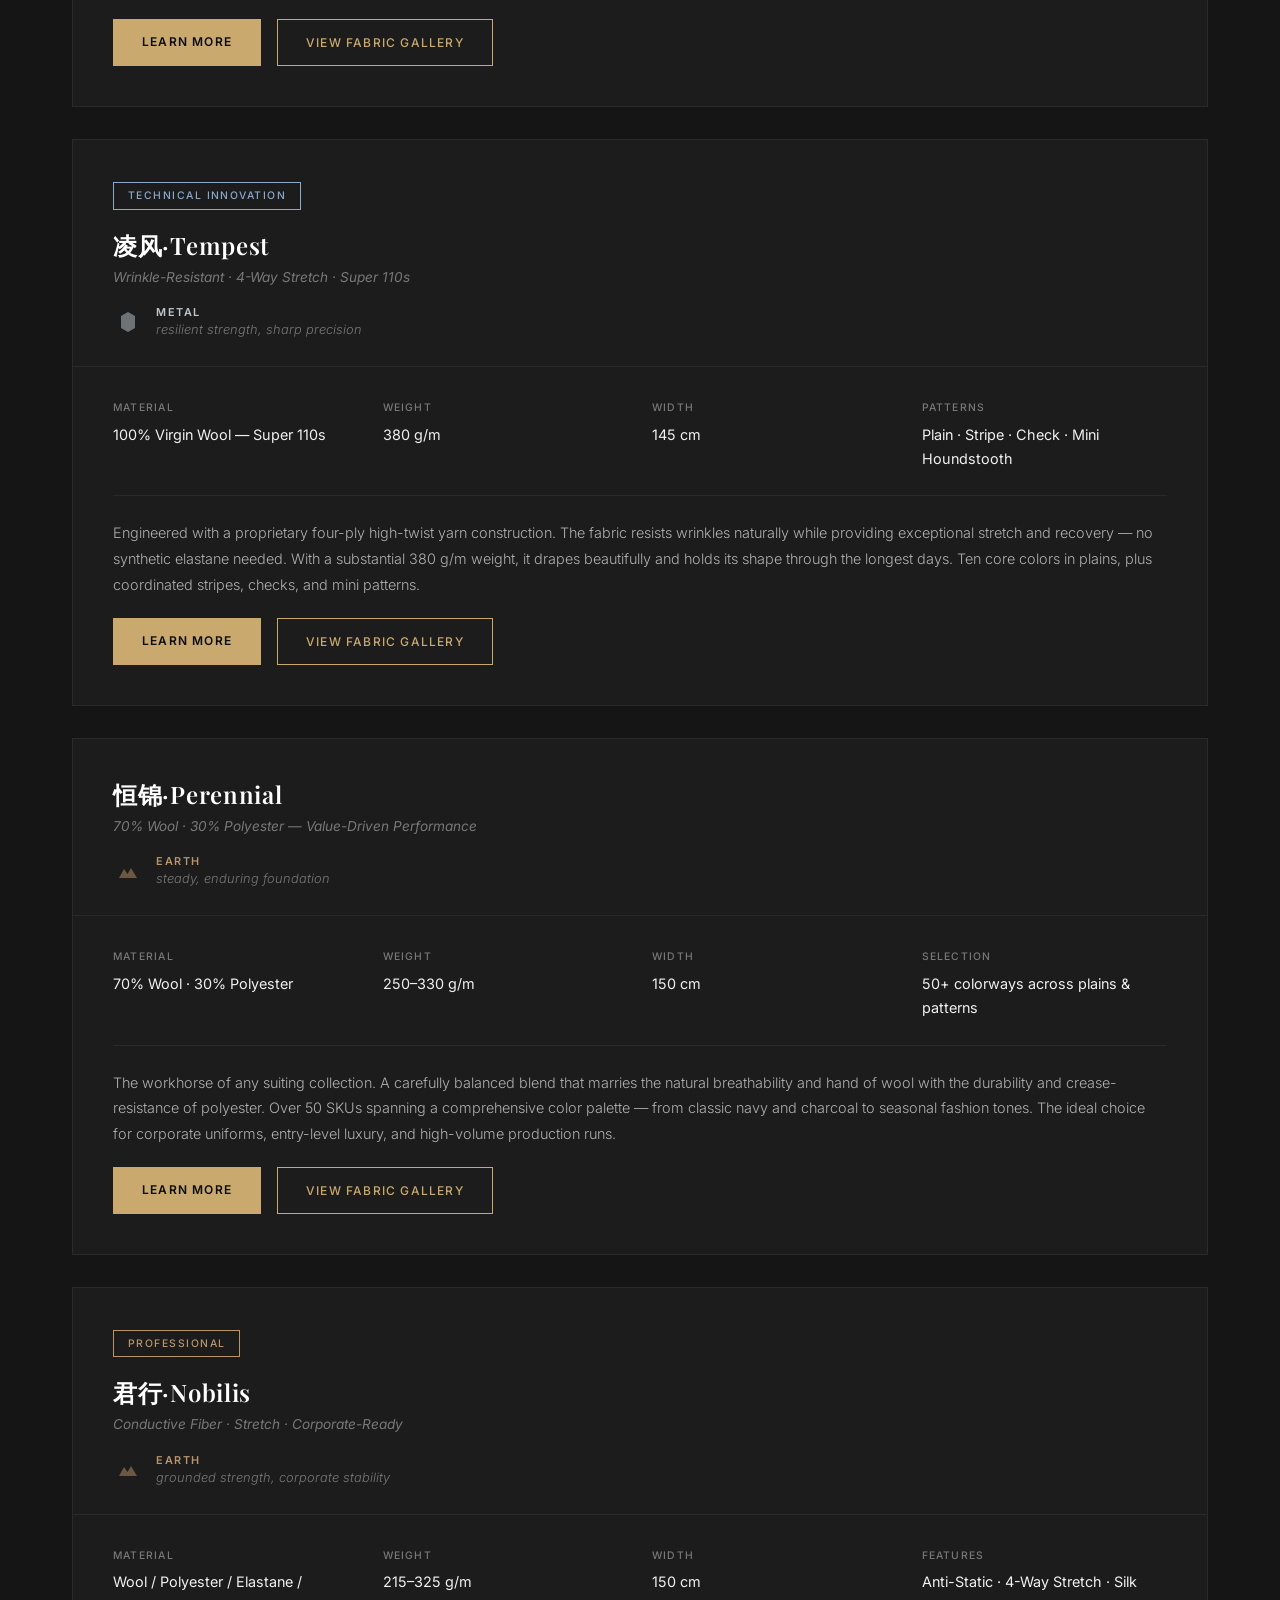
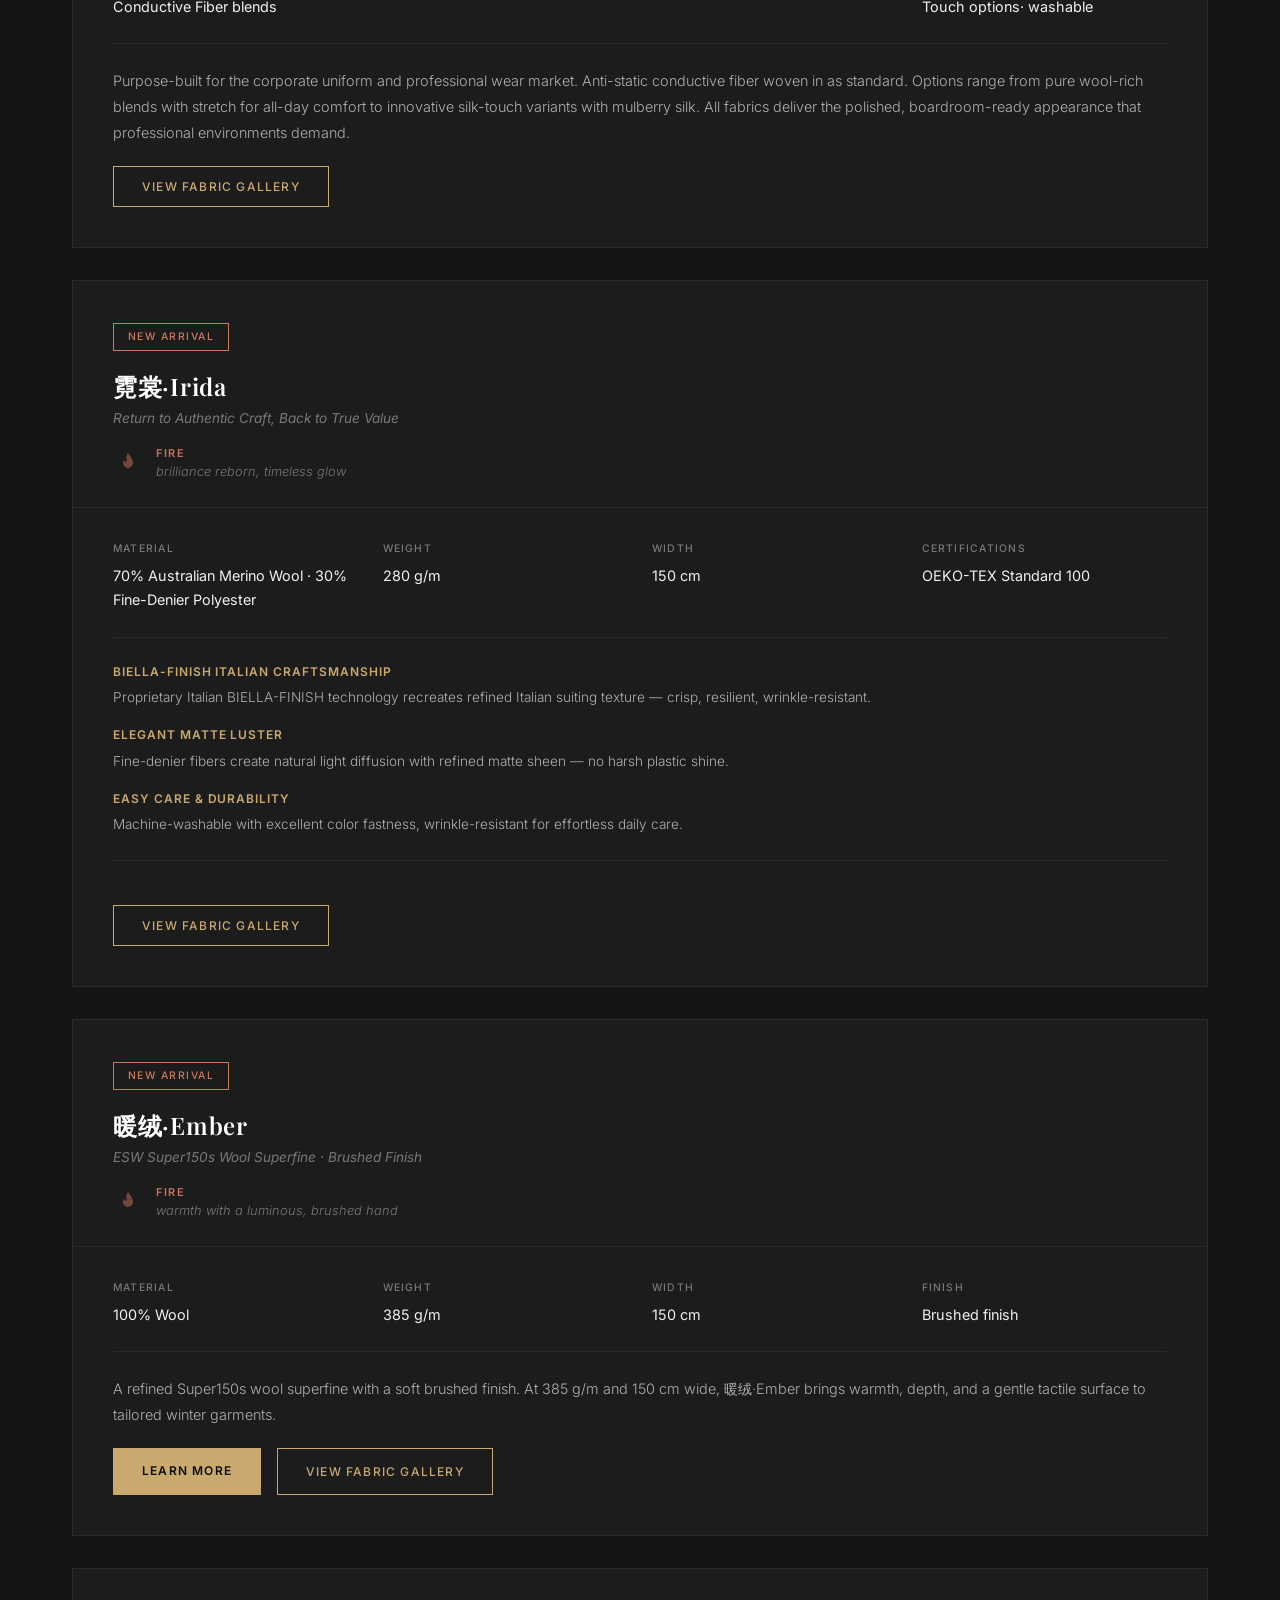
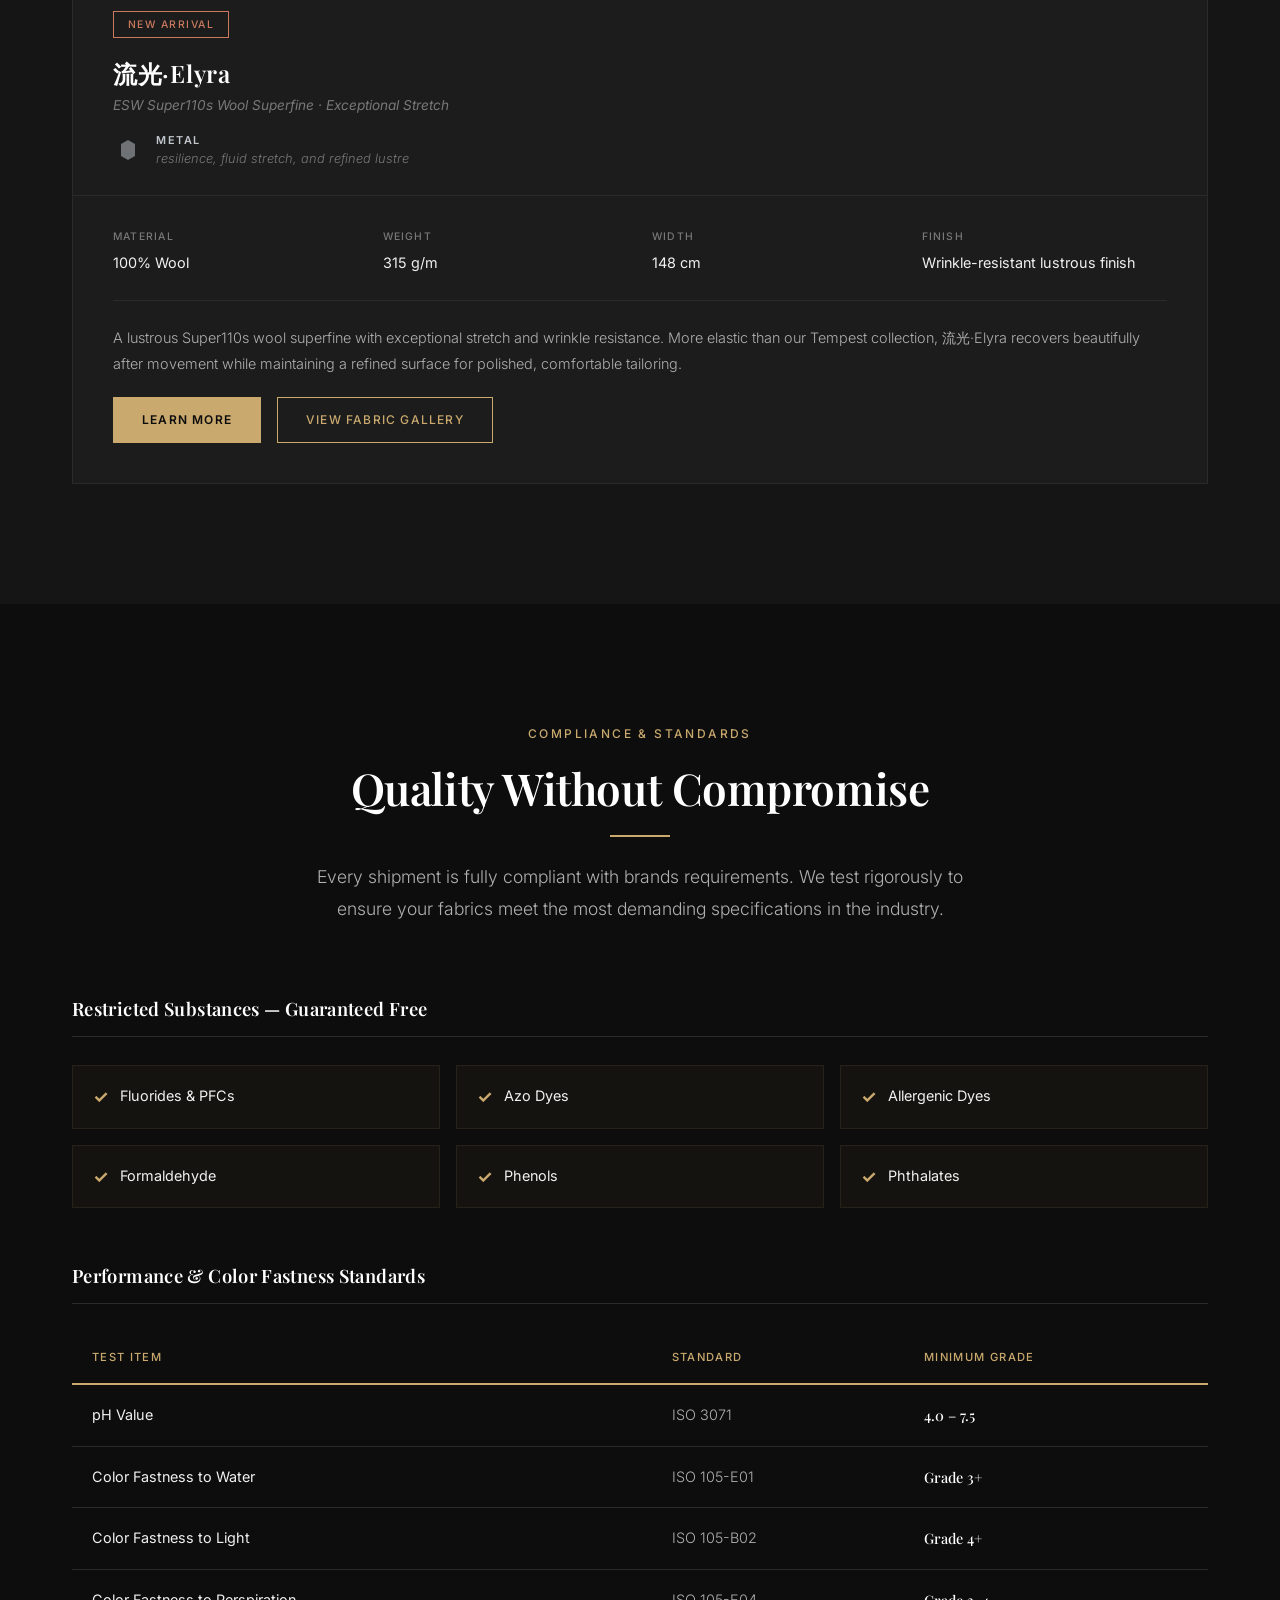
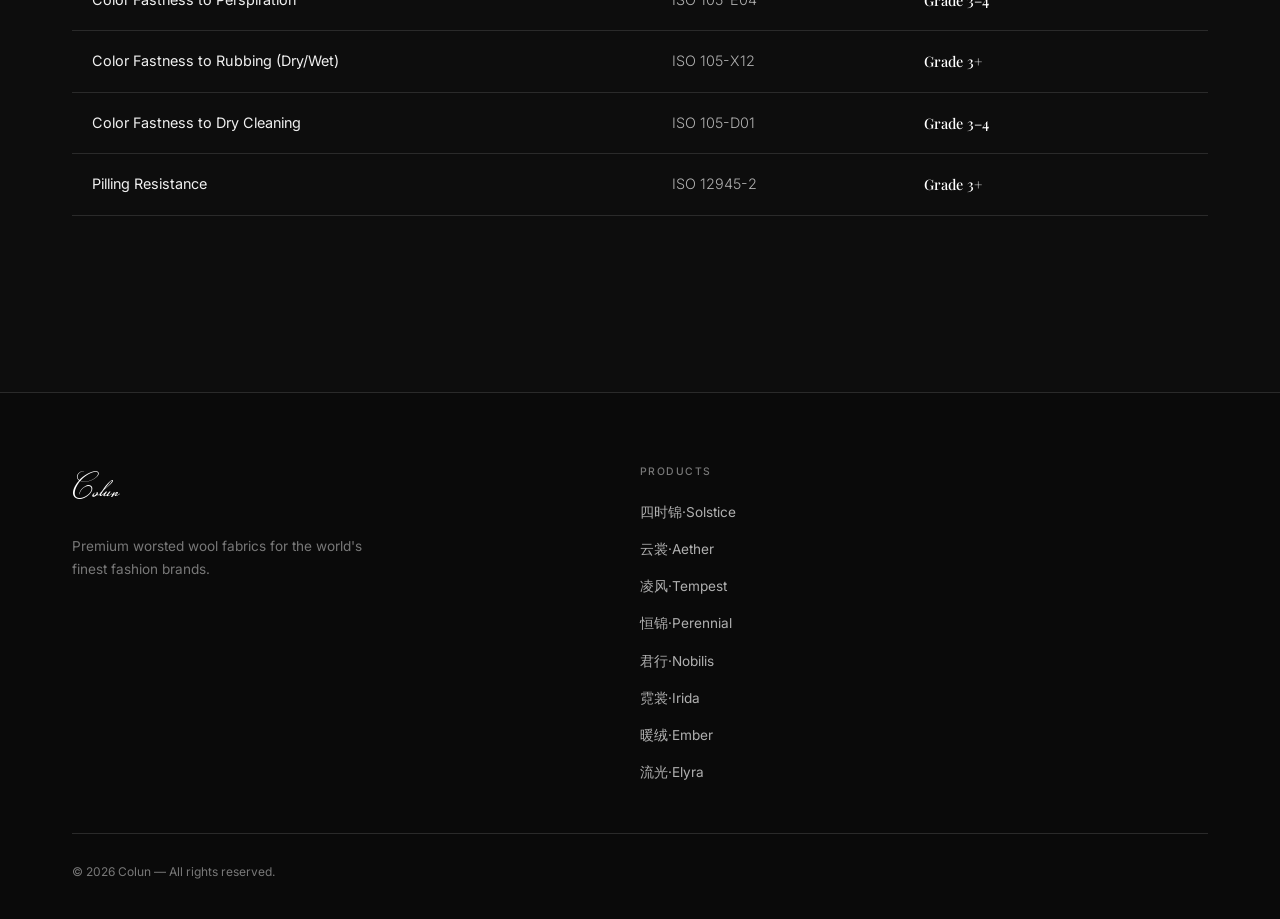
==== commit dbeb7ab1: "Shorten Irida product description - Reduced from 5 feature points to 3 key highlights - Condensed fe" ====
--- a/index.html
+++ b/index.html
@@ -341,23 +341,15 @@
                         <div class="product-features">
                             <div class="feature-row">
                                 <span class="feature-title">Biella-Finish Italian Craftsmanship</span>
-                                <span class="feature-desc">Proprietary Italian BIELLA-FINISH post-processing technology recreates the refined texture of Italian suiting fabrics — crisp, resilient, wrinkle-resistant, and durable.</span>
-                            </div>
-                            <div class="feature-row">
-                                <span class="feature-title">Superior Comfort &amp; Stability</span>
-                                <span class="feature-desc">Soft silky touch with exceptional draping. Breathable and non-stuffy with superior moisture-wicking performance — far exceeding standard polyester blends in comfort.</span>
+                                <span class="feature-desc">Proprietary Italian BIELLA-FINISH technology recreates refined Italian suiting texture — crisp, resilient, wrinkle-resistant.</span>
                             </div>
                             <div class="feature-row">
                                 <span class="feature-title">Elegant Matte Luster</span>
-                                <span class="feature-desc">Fine-denier fibers create natural light diffusion, producing a refined matte sheen — no harsh plastic shine typical of ordinary polyester. Understated and sophisticated.</span>
+                                <span class="feature-desc">Fine-denier fibers create natural light diffusion with refined matte sheen — no harsh plastic shine.</span>
                             </div>
                             <div class="feature-row">
-                                <span class="feature-title">Easy Care &amp; Durability</span>
-                                <span class="feature-desc">Machine-washable with excellent color fastness. No fading, no deformation after washing. Wrinkle-resistant for effortless daily care. Passes ironing tests with ease.</span>
-                            </div>
-                            <div class="feature-row">
-                                <span class="feature-title">PPM&lt;5 Softened Water Weaving</span>
-                                <span class="feature-desc">Entire production process uses softened water (PPM&lt;5), achieving saturated, soft coloration. Advanced finishing technology balances structure with a gentle hand feel — avoiding the stiff, boardy texture of conventional wool-polyester fabrics.</span>
+                                <span class="feature-title">Easy Care & Durability</span>
+                                <span class="feature-desc">Machine-washable with excellent color fastness, wrinkle-resistant for effortless daily care.</span>
                             </div>
                         </div>
                         <button class="btn btn-gallery" data-gallery="classic-blend">View Fabric Gallery</button>
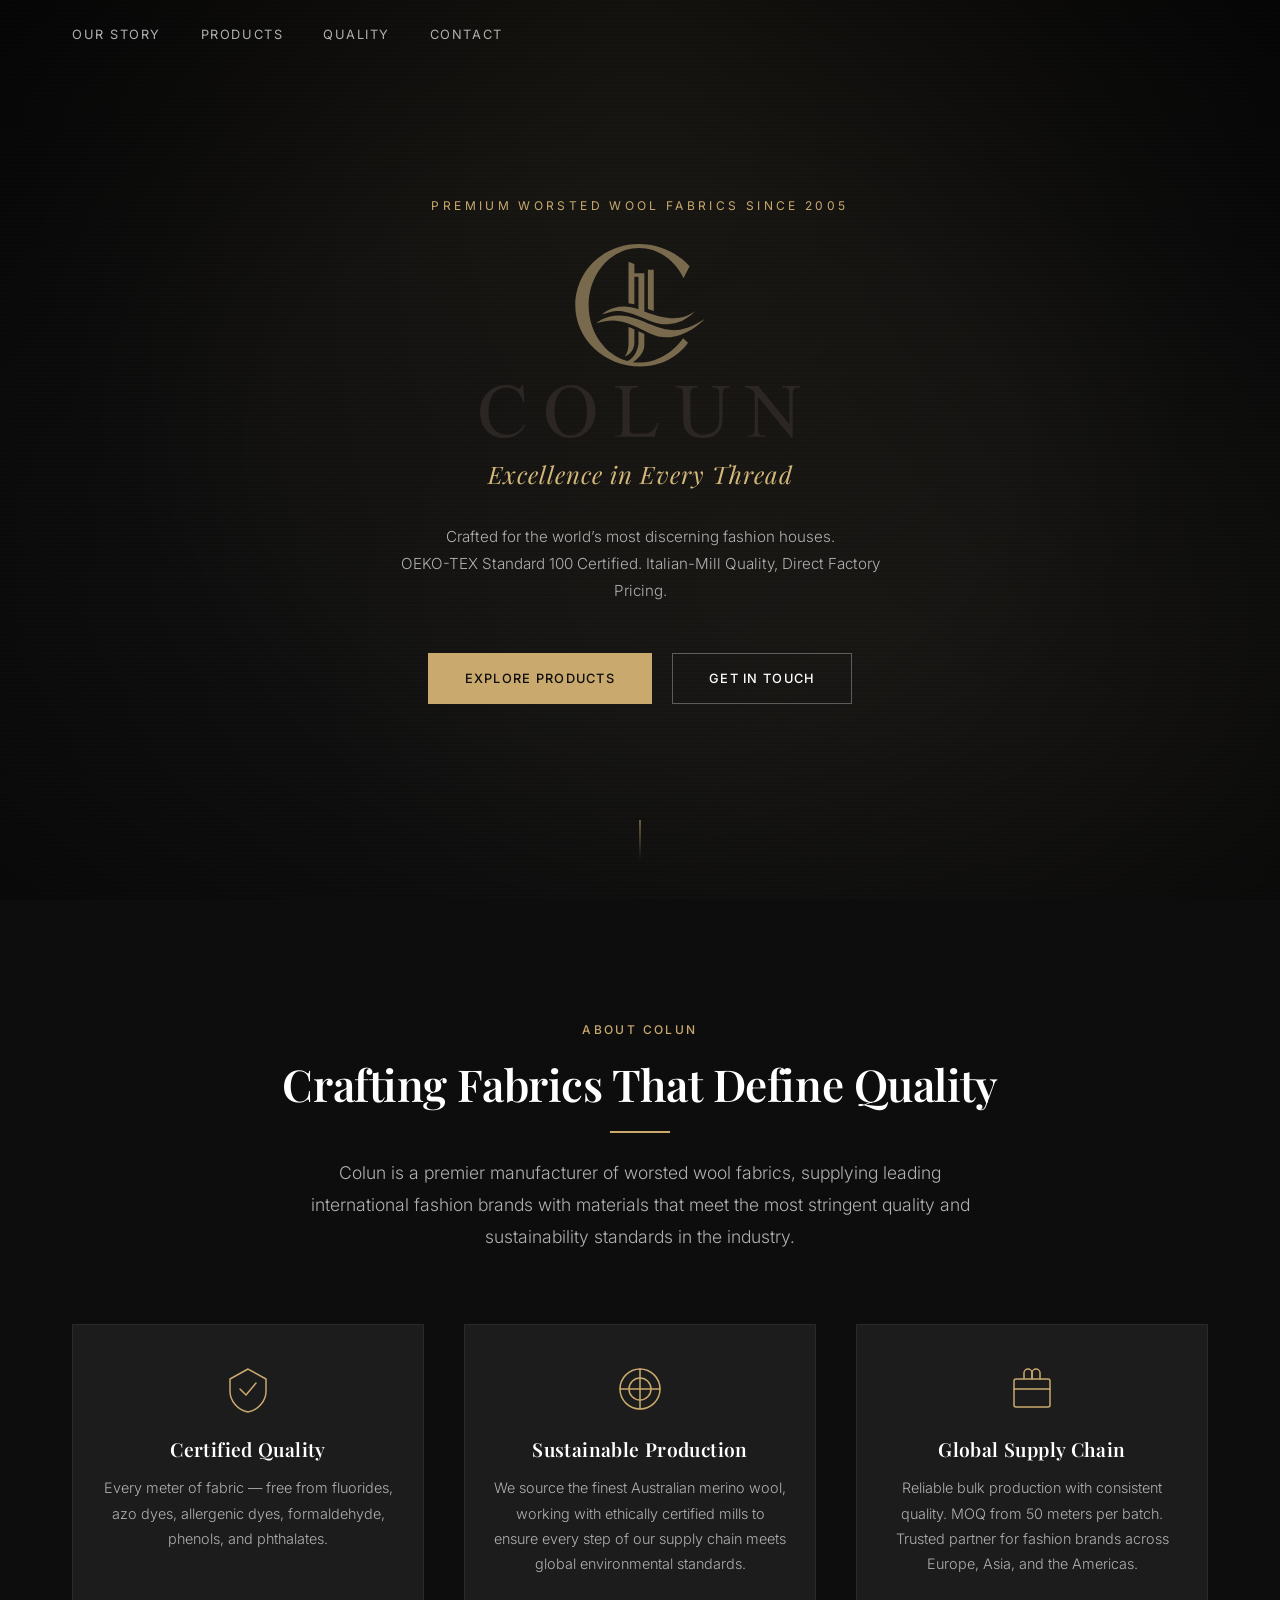
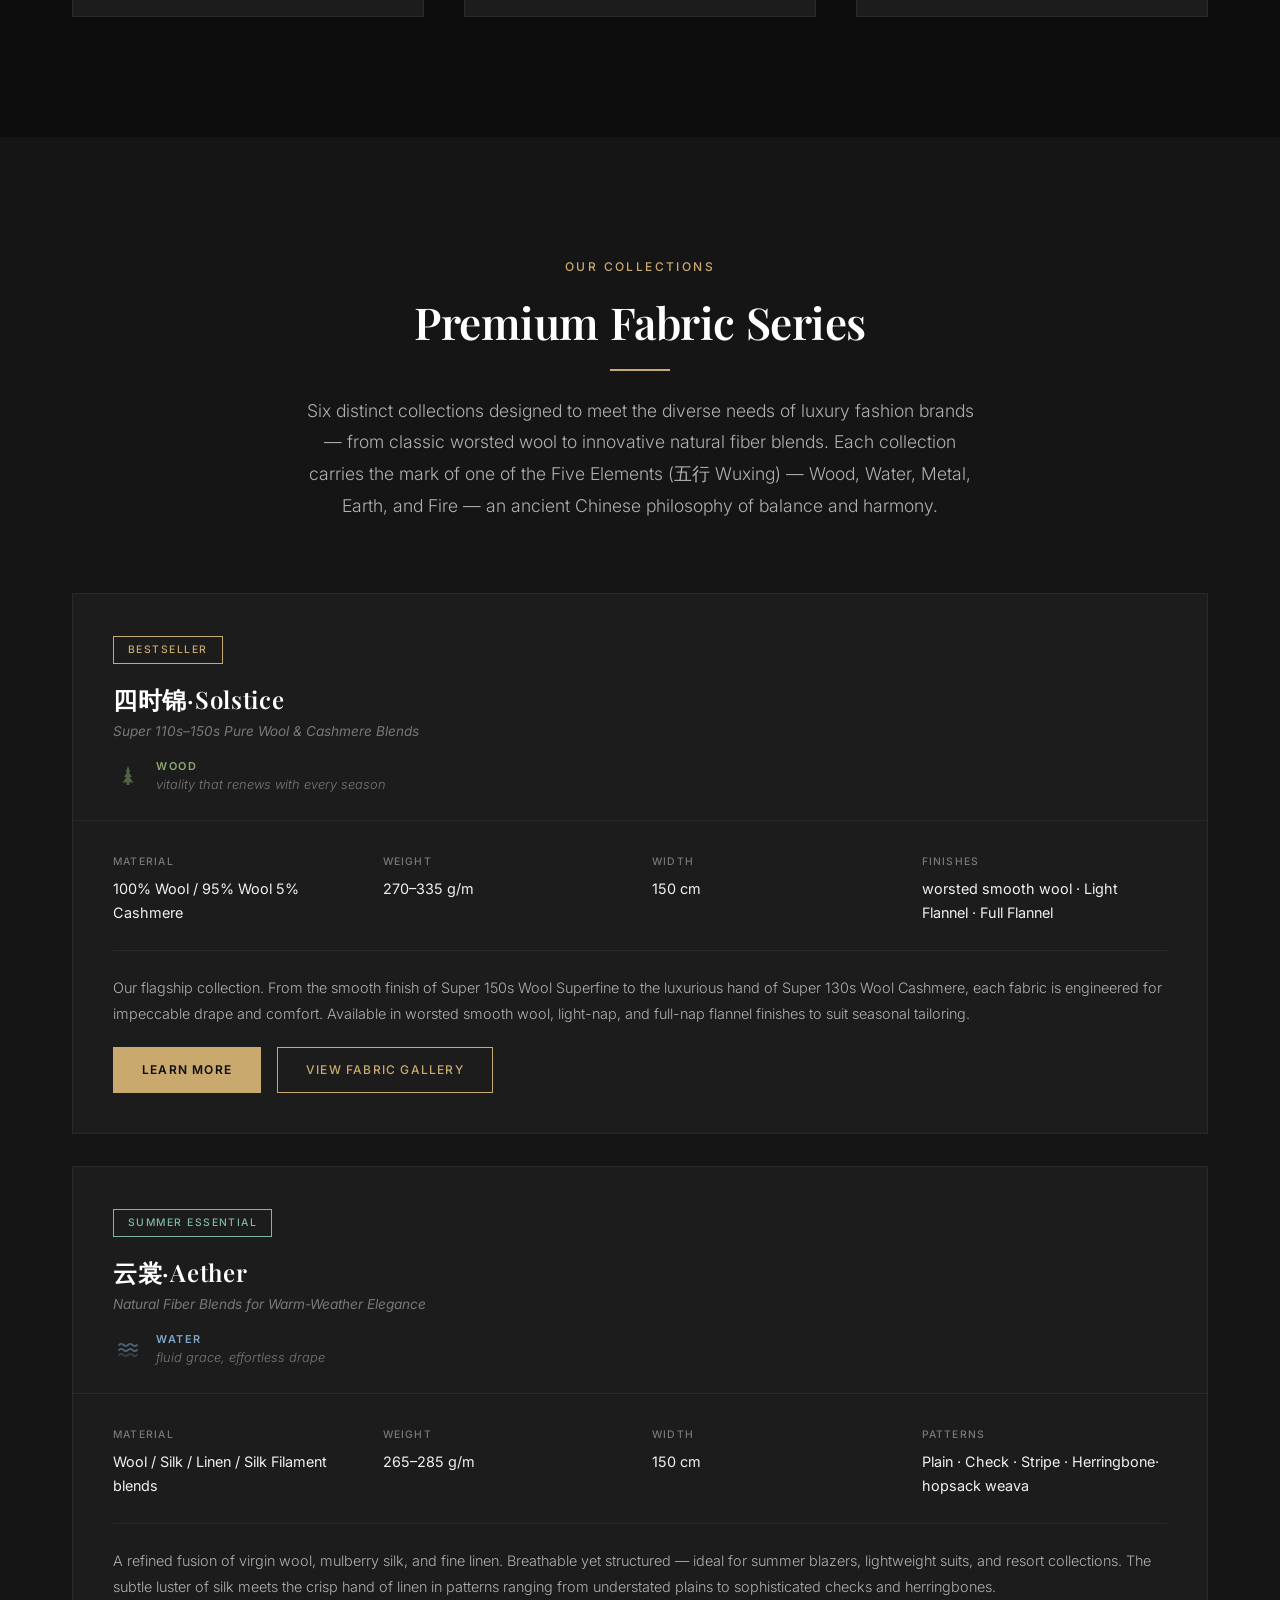
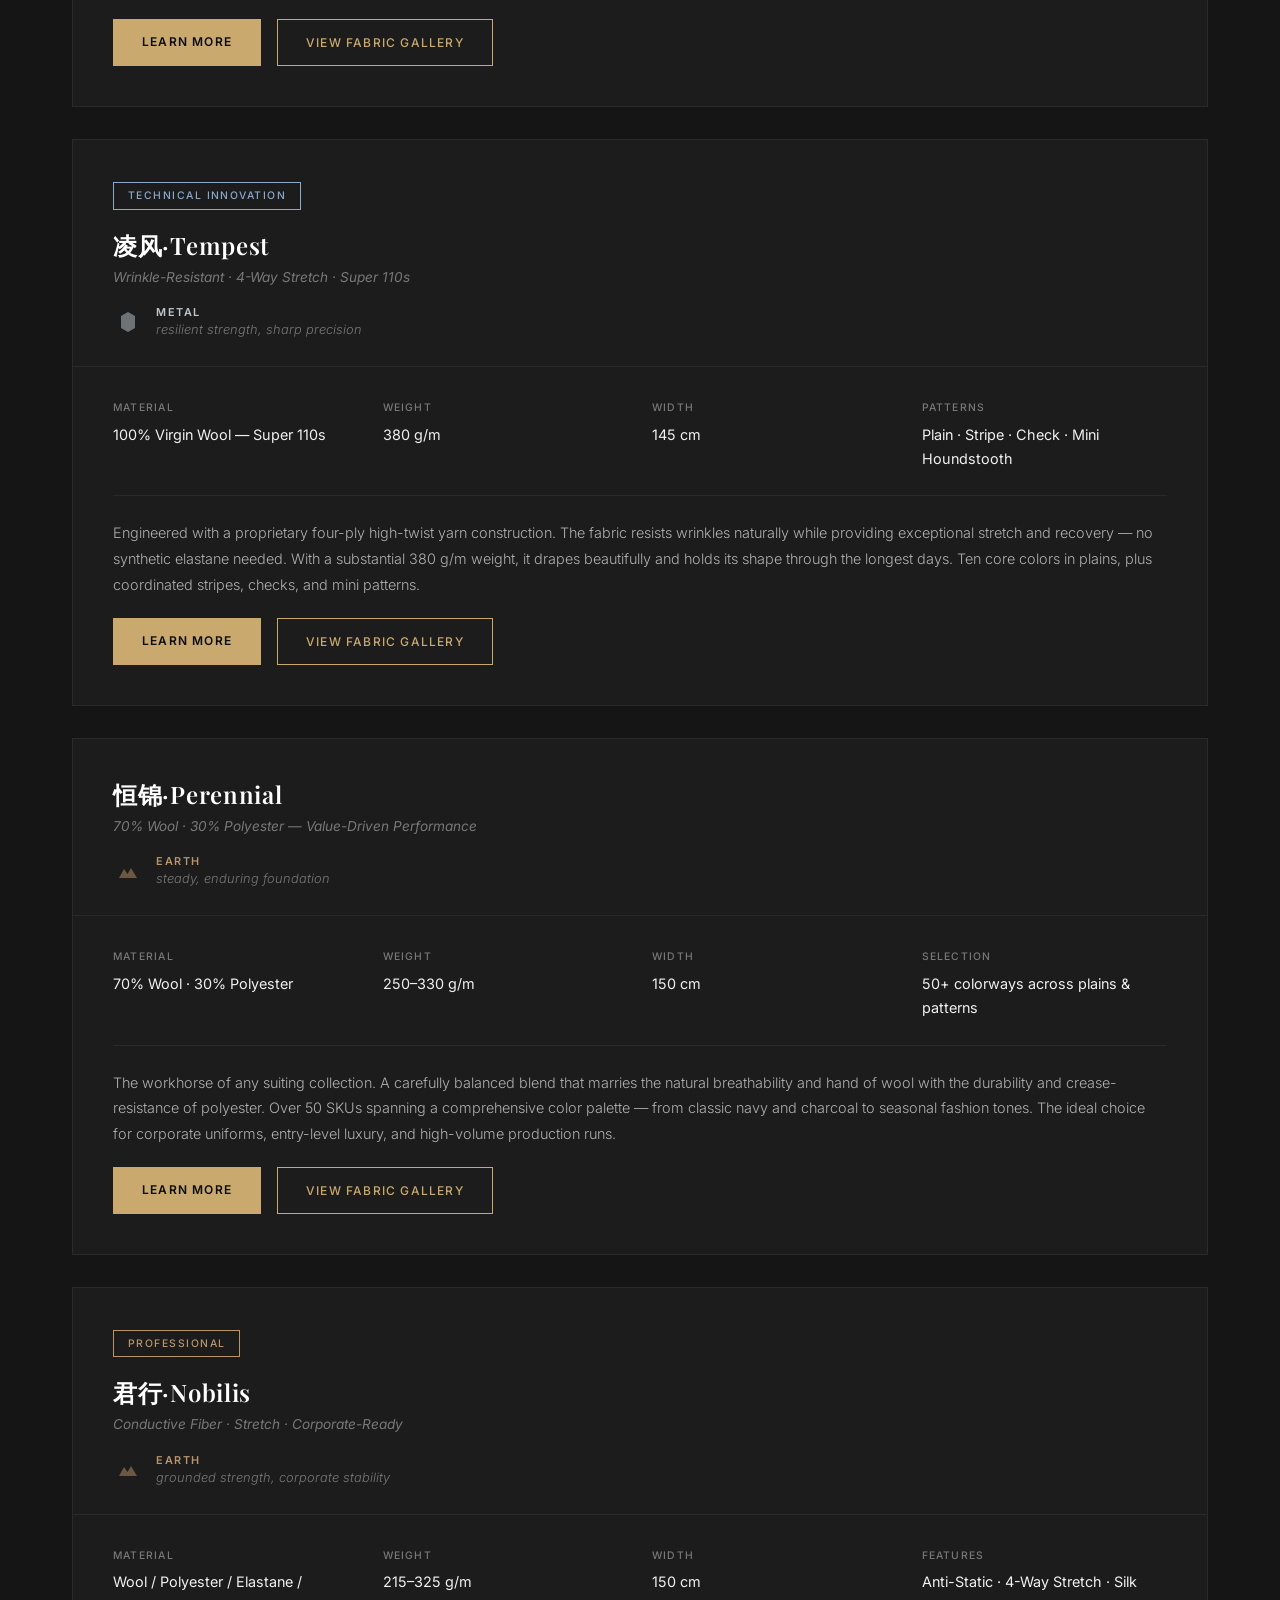
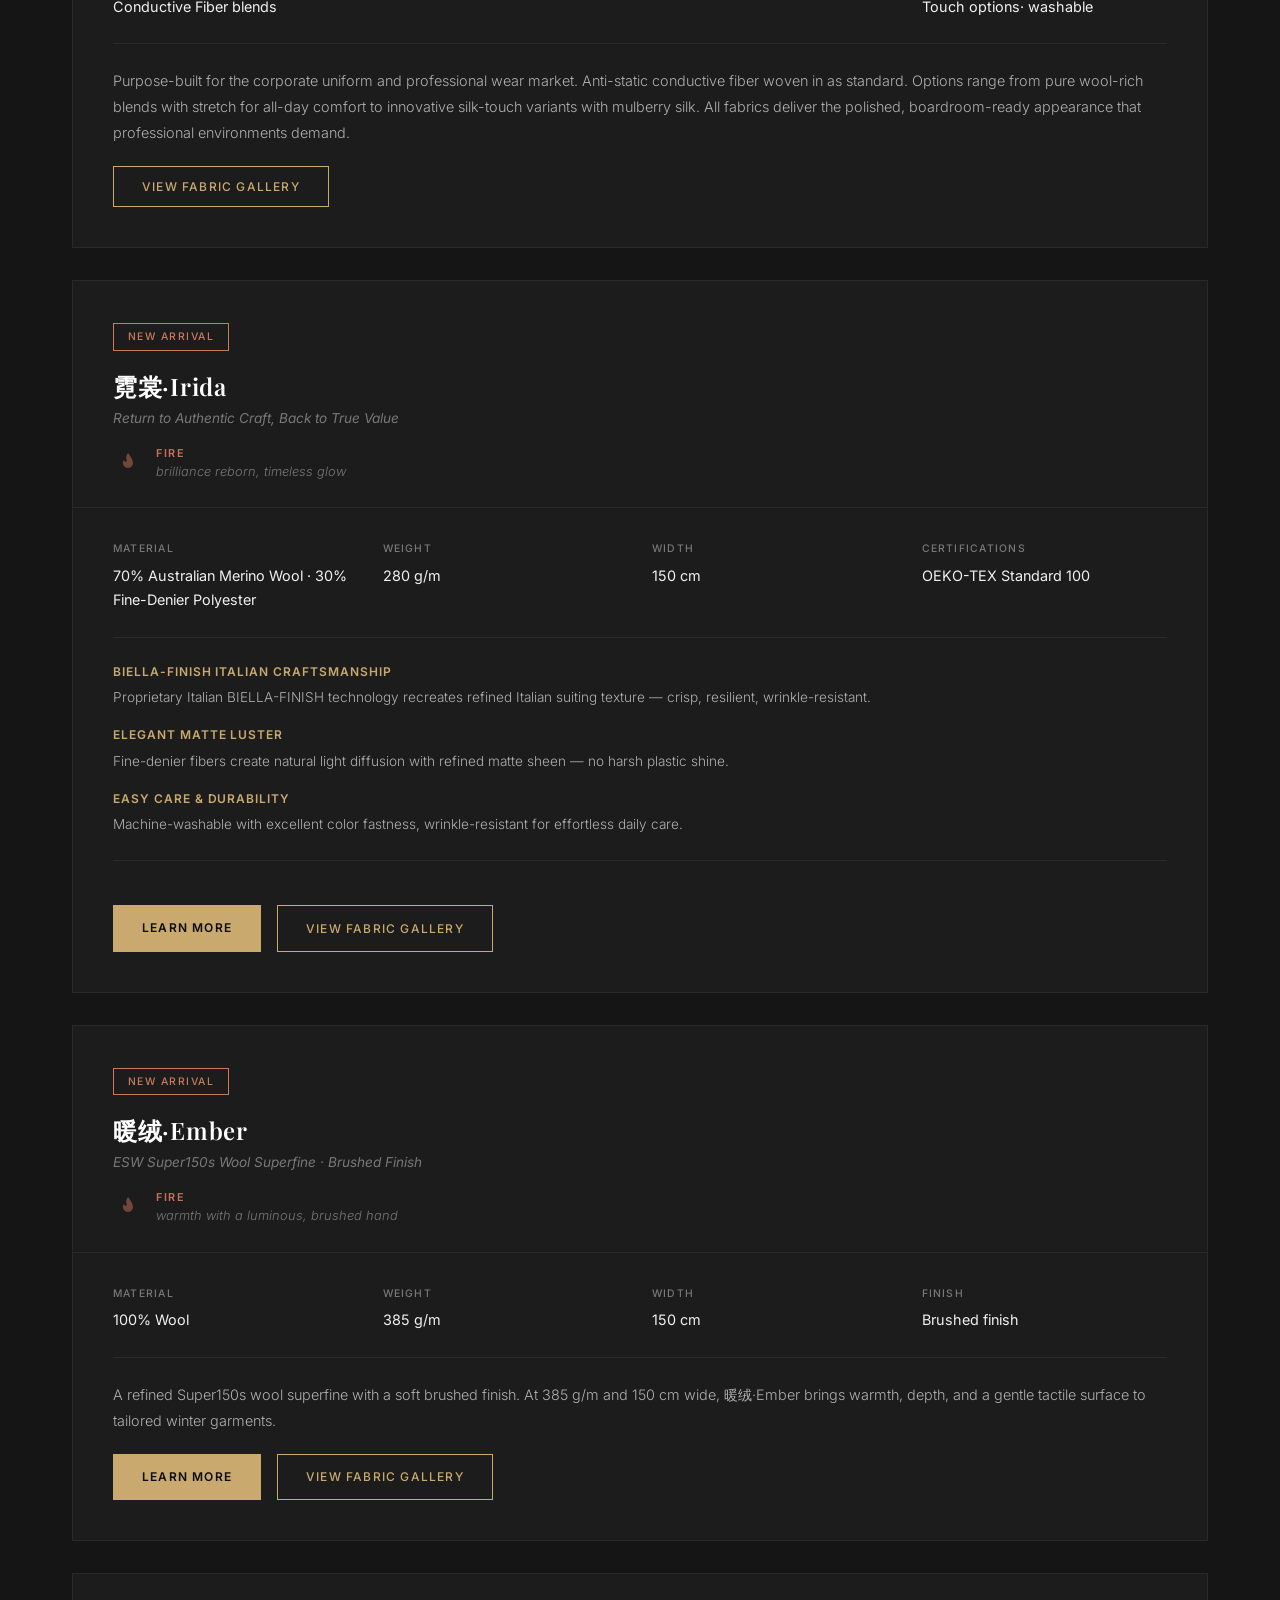
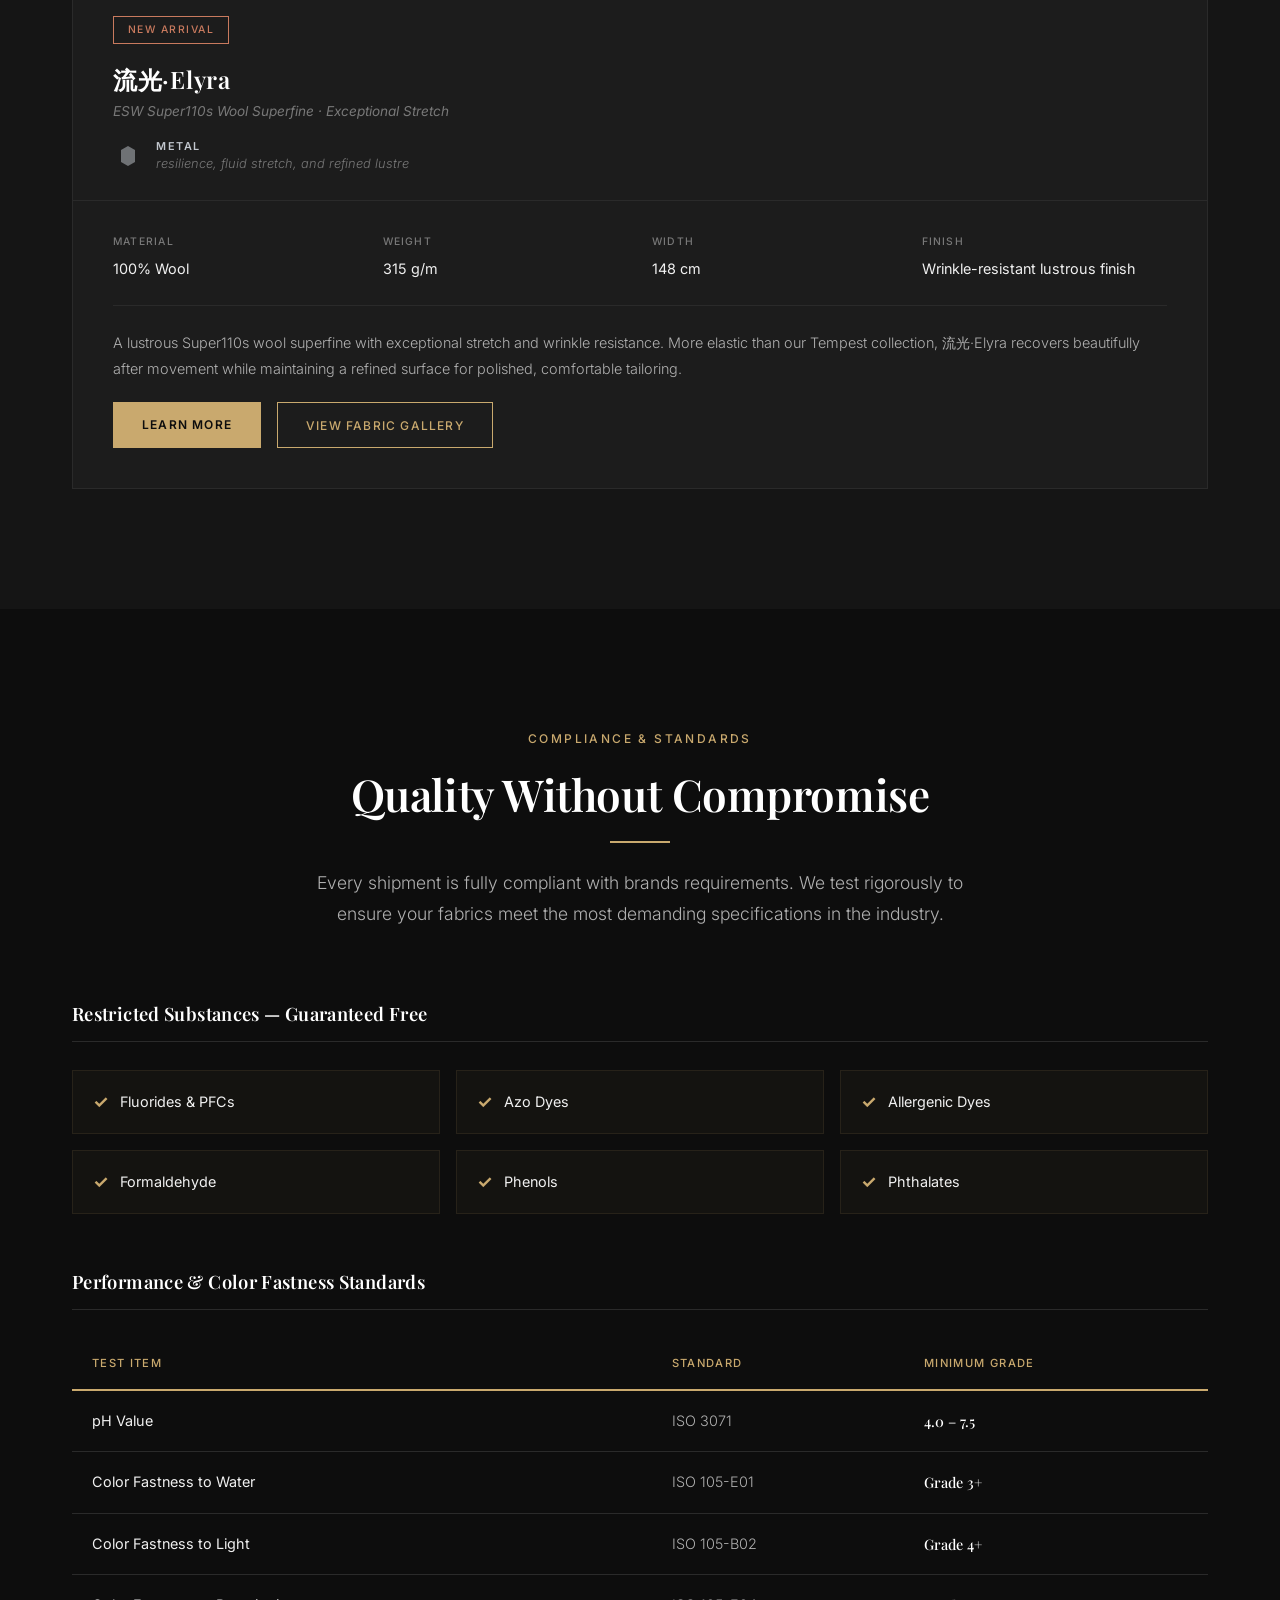
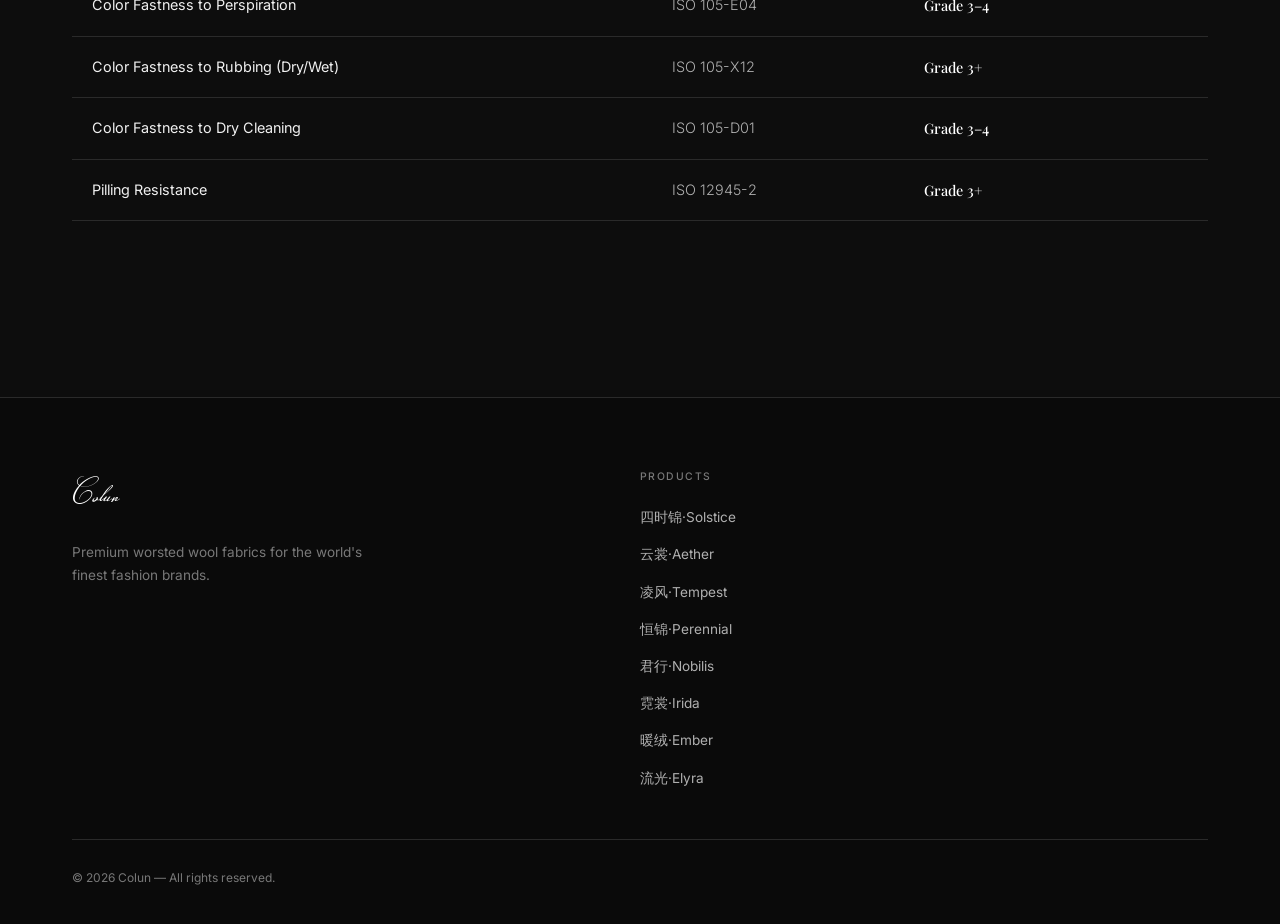
==== commit e6040bf9: "Add Irida series introduction page with Learn More button - Created series/irida.html with detailed " ====
--- a/index.html
+++ b/index.html
@@ -352,7 +352,10 @@
                                 <span class="feature-desc">Machine-washable with excellent color fastness, wrinkle-resistant for effortless daily care.</span>
                             </div>
                         </div>
-                        <button class="btn btn-gallery" data-gallery="classic-blend">View Fabric Gallery</button>
+                        <div style="display: flex; gap: 1rem; flex-wrap: wrap;">
+                            <a href="series/irida.html" class="btn btn-learn-more" style="text-decoration: none;">Learn More</a>
+                            <button class="btn btn-gallery" data-gallery="classic-blend">View Fabric Gallery</button>
+                        </div>
                     </div>
                 </div>
 
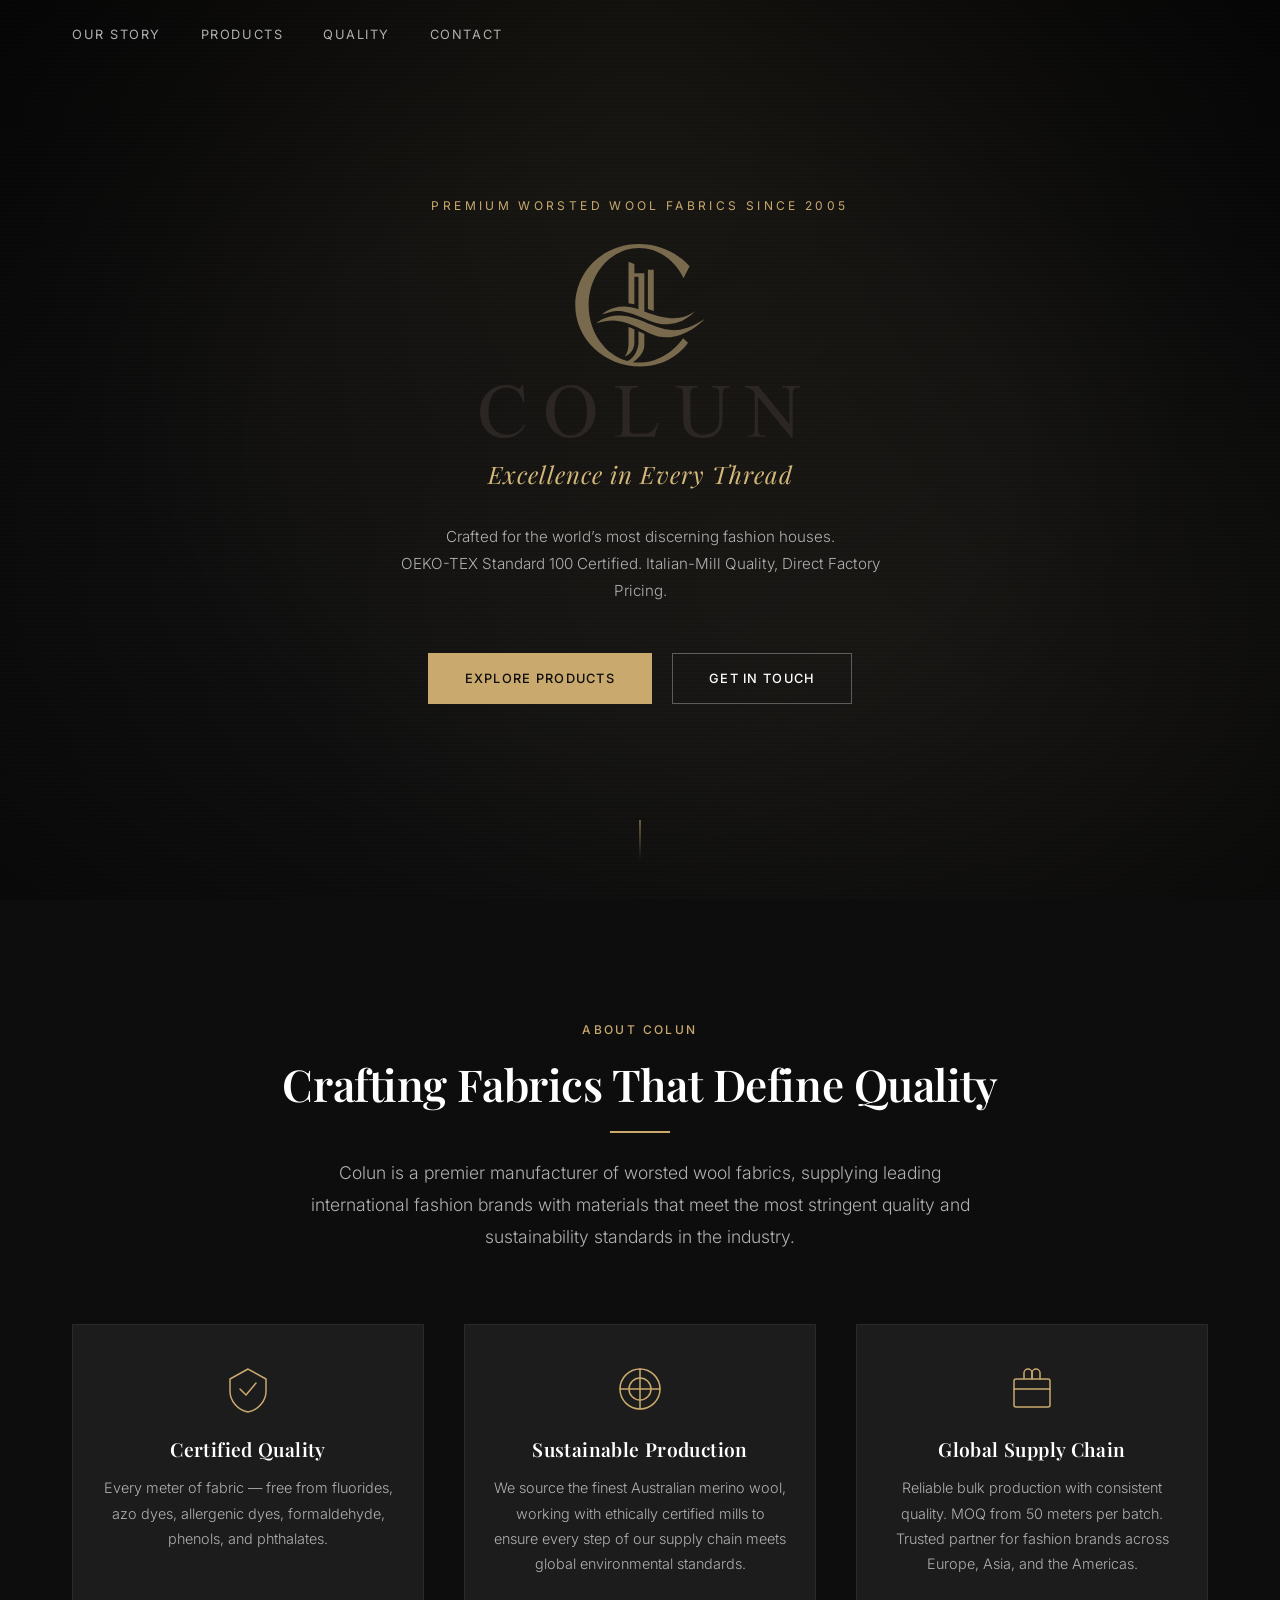
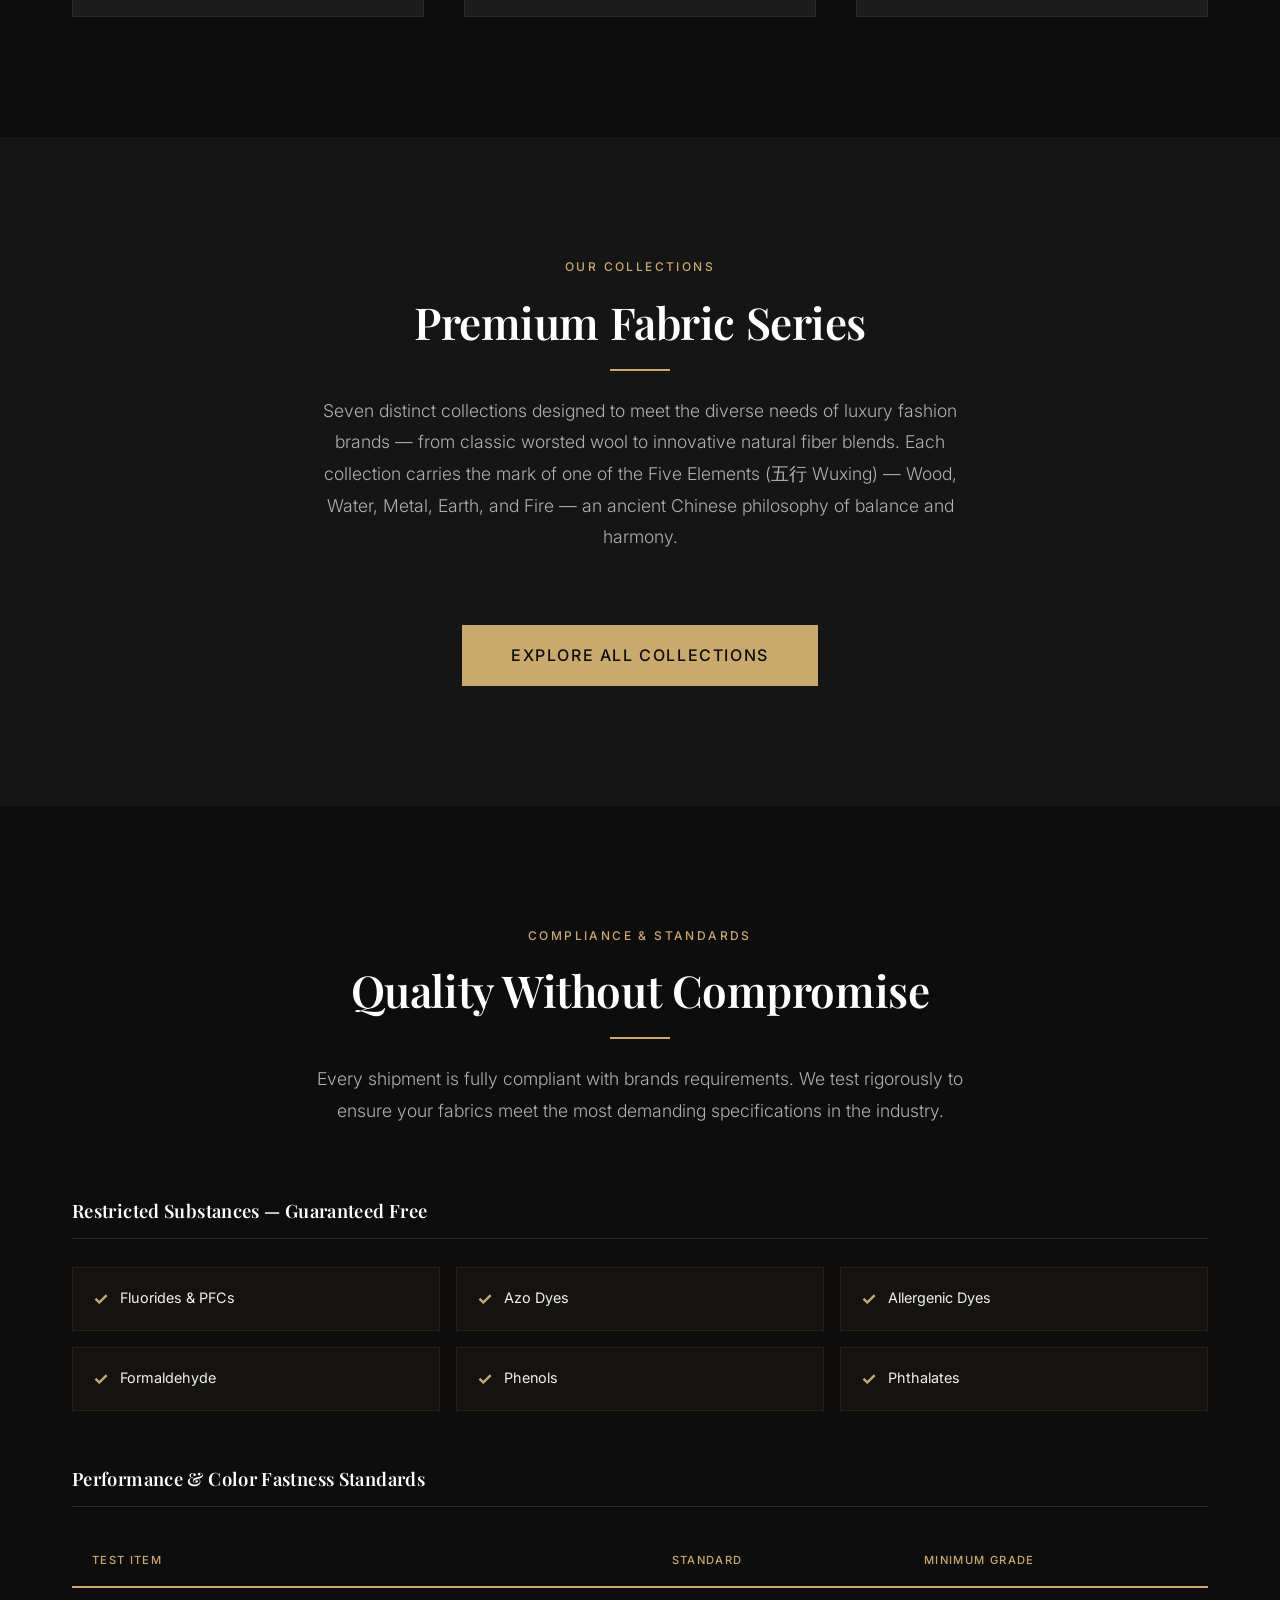
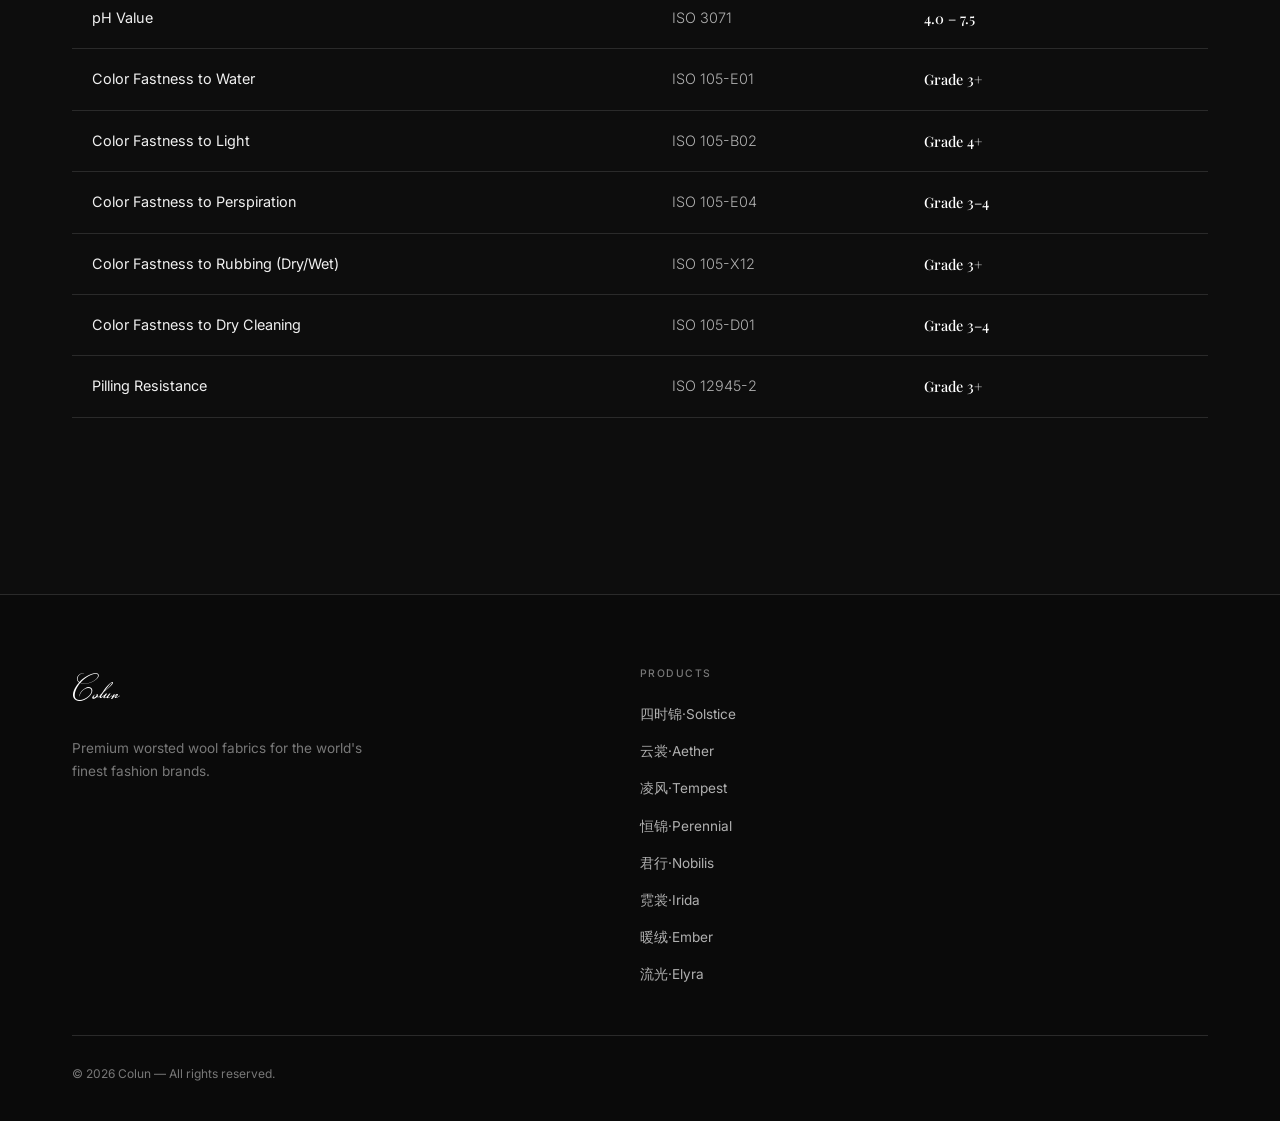
==== commit 7922cb54: "Remove product cards from homepage, keep only overview - Deleted all 7 detailed product cards (337 l" ====
--- a/index.html
+++ b/index.html
@@ -36,7 +36,7 @@
             <p class="hero-subtitle">Excellence in Every Thread</p>
             <p class="hero-desc">Crafted for the world’s most discerning fashion houses.<br>OEKO-TEX Standard 100 Certified. Italian-Mill Quality, Direct Factory Pricing.</p>
             <div class="hero-buttons">
-                <a href="#products" class="btn btn-gold">Explore Products</a>
+                <a href="products.html" class="btn btn-gold">Explore Products</a>
                 <a href="contact.html" class="btn btn-outline">Get In Touch</a>
             </div>
         </div>
@@ -99,348 +99,11 @@
                 <p class="section-tag">Our Collections</p>
                 <h2 class="section-title">Premium Fabric Series</h2>
                 <div class="gold-line"></div>
-                <p class="section-lead">Six distinct collections designed to meet the diverse needs of luxury fashion brands — from classic worsted wool to innovative natural fiber blends. Each collection carries the mark of one of the Five Elements (五行 Wuxing) — Wood, Water, Metal, Earth, and Fire — an ancient Chinese philosophy of balance and harmony.</p>
-            </div>
-
-            <div class="product-grid">
-
-                <!-- Product 1: 四时锦·Solstice （Four Seasons） -->
-                <div class="product-card" id="prod-solstice">
-                    <div class="product-card-header">
-                        <span class="product-badge">Bestseller</span>
-                        <h3 class="product-name">四时锦·Solstice</h3>
-                        <p class="product-subtitle">Super 110s–150s Pure Wool &amp; Cashmere Blends</p>
-                        <div class="element-mark element-wood">
-                            <span class="element-glyph"><svg class="element-icon" viewBox="0 0 24 24" fill="currentColor"><path d="M12 2L9.8 8H14.2Z"/><path d="M12 6.5L8.2 13H15.8Z"/><path d="M12 11L6.7 18.5H17.3Z"/><rect x="10.6" y="18.5" width="2.8" height="2.5"/></svg></span>
-                            <span class="element-info">
-                                <span class="element-name">Wood</span>
-                                <span class="element-desc">vitality that renews with every season</span>
-                            </span>
-                        </div>
-                    </div>
-                    <div class="product-card-body">
-                        <div class="product-specs">
-                            <div class="spec-item">
-                                <span class="spec-label">Material</span>
-                                <span class="spec-value">100% Wool / 95% Wool 5% Cashmere</span>
-                            </div>
-                            <div class="spec-item">
-                                <span class="spec-label">Weight</span>
-                                <span class="spec-value">270–335 g/m</span>
-                            </div>
-                            <div class="spec-item">
-                                <span class="spec-label">Width</span>
-                                <span class="spec-value">150 cm</span>
-                            </div>
-                            <div class="spec-item">
-                                <span class="spec-label">Finishes</span>
-                                <span class="spec-value">worsted smooth wool · Light Flannel · Full Flannel</span>
-                            </div>
-                        </div>
-                        <p class="product-desc">Our flagship collection. From the smooth finish of Super 150s Wool Superfine to the luxurious hand of Super 130s Wool Cashmere, each fabric is engineered for impeccable drape and comfort. Available in worsted smooth wool, light-nap, and full-nap flannel finishes to suit seasonal tailoring.</p>
-                        <div style="display: flex; gap: 1rem; flex-wrap: wrap;">
-                            <a href="series/solstice.html" class="btn btn-learn-more" style="text-decoration: none;">Learn More</a>
-                            <button class="btn btn-gallery" data-gallery="four-seasons">View Fabric Gallery</button>
-                        </div>
-                    </div>
-                </div>
-
-                <!-- Product 2: 云裳·Aether （Wool-Silk-Linen） -->
-                <div class="product-card" id="prod-aether">
-                    <div class="product-card-header">
-                        <span class="product-badge badge-summer">Summer Essential</span>
-                        <h3 class="product-name">云裳·Aether</h3>
-                        <p class="product-subtitle">Natural Fiber Blends for Warm-Weather Elegance</p>
-                        <div class="element-mark element-water">
-                            <span class="element-glyph"><svg class="element-icon" viewBox="0 0 24 24" fill="none" stroke="currentColor" stroke-width="1.8" stroke-linecap="round"><path d="M3 8c1.5-1.5 3-1.5 4.5 0s3 1.5 4.5 0 3-1.5 4.5 0 3 1.5 4.5 0"/><path d="M3 13c1.5-1.5 3-1.5 4.5 0s3 1.5 4.5 0 3-1.5 4.5 0 3 1.5 4.5 0"/><path d="M3 18c1.5-1.5 3-1.5 4.5 0s3 1.5 4.5 0 3-1.5 4.5 0 3 1.5 4.5 0" opacity="0.5"/></svg></span>
-                            <span class="element-info">
-                                <span class="element-name">Water</span>
-                                <span class="element-desc">fluid grace, effortless drape</span>
-                            </span>
-                        </div>
-                    </div>
-                    <div class="product-card-body">
-                        <div class="product-specs">
-                            <div class="spec-item">
-                                <span class="spec-label">Material</span>
-                                <span class="spec-value">Wool / Silk / Linen / Silk Filament blends</span>
-                            </div>
-                            <div class="spec-item">
-                                <span class="spec-label">Weight</span>
-                                <span class="spec-value">265–285 g/m</span>
-                            </div>
-                            <div class="spec-item">
-                                <span class="spec-label">Width</span>
-                                <span class="spec-value">150 cm</span>
-                            </div>
-                            <div class="spec-item">
-                                <span class="spec-label">Patterns</span>
-                                <span class="spec-value">Plain · Check · Stripe · Herringbone· hopsack weava </span>
-                            </div>
-                        </div>
-                        <p class="product-desc">A refined fusion of virgin wool, mulberry silk, and fine linen. Breathable yet structured — ideal for summer blazers, lightweight suits, and resort collections. The subtle luster of silk meets the crisp hand of linen in patterns ranging from understated plains to sophisticated checks and herringbones.</p>
-                        <div style="display: flex; gap: 1rem; flex-wrap: wrap;">
-                            <a href="series/aether.html" class="btn btn-learn-more" style="text-decoration: none;">Learn More</a>
-                            <button class="btn btn-gallery" data-gallery="wool-silk-linen">View Fabric Gallery</button>
-                        </div>
-                    </div>
-                </div>
-
-                <!-- Product 3: 凌风·Tempest （4-Ply High Twist Stretch） -->
-                <div class="product-card" id="prod-tempest">
-                    <div class="product-card-header">
-                        <span class="product-badge badge-tech">Technical Innovation</span>
-                        <h3 class="product-name">凌风·Tempest</h3>
-                        <p class="product-subtitle">Wrinkle-Resistant · 4-Way Stretch · Super 110s</p>
-                        <div class="element-mark element-metal">
-                            <span class="element-glyph"><svg class="element-icon" viewBox="0 0 24 24" fill="currentColor"><path d="M12 2l7 4v12l-7 4-7-4V6z"/></svg></span>
-                            <span class="element-info">
-                                <span class="element-name">Metal</span>
-                                <span class="element-desc">resilient strength, sharp precision</span>
-                            </span>
-                        </div>
-                    </div>
-                    <div class="product-card-body">
-                        <div class="product-specs">
-                            <div class="spec-item">
-                                <span class="spec-label">Material</span>
-                                <span class="spec-value">100% Virgin Wool — Super 110s</span>
-                            </div>
-                            <div class="spec-item">
-                                <span class="spec-label">Weight</span>
-                                <span class="spec-value">380 g/m</span>
-                            </div>
-                            <div class="spec-item">
-                                <span class="spec-label">Width</span>
-                                <span class="spec-value">145 cm</span>
-                            </div>
-                            <div class="spec-item">
-                                <span class="spec-label">Patterns</span>
-                                <span class="spec-value">Plain · Stripe · Check · Mini Houndstooth</span>
-                            </div>
-                        </div>
-                        <p class="product-desc">Engineered with a proprietary four-ply high-twist yarn construction. The fabric resists wrinkles naturally while providing exceptional stretch and recovery — no synthetic elastane needed. With a substantial 380 g/m weight, it drapes beautifully and holds its shape through the longest days. Ten core colors in plains, plus coordinated stripes, checks, and mini patterns.</p>
-                        <div style="display: flex; gap: 1rem; flex-wrap: wrap;">
-                            <a href="series/tempest.html" class="btn btn-learn-more" style="text-decoration: none;">Learn More</a>
-                            <button class="btn btn-gallery" data-gallery="high-twist-stretch">View Fabric Gallery</button>
-                        </div>
-                    </div>
-                </div>
-
-                <!-- Product 4: 恒锦·Perennial （Wool-Polyester Classic） -->
-                <div class="product-card" id="prod-perennial">
-                    <div class="product-card-header">
-                        <h3 class="product-name">恒锦·Perennial</h3>
-                        <p class="product-subtitle">70% Wool · 30% Polyester — Value-Driven Performance</p>
-                        <div class="element-mark element-earth">
-                            <span class="element-glyph"><svg class="element-icon" viewBox="0 0 24 24" fill="currentColor"><path d="M3 19l5-9 3.5 5L15 9l6 10z"/></svg></span>
-                            <span class="element-info">
-                                <span class="element-name">Earth</span>
-                                <span class="element-desc">steady, enduring foundation</span>
-                            </span>
-                        </div>
-                    </div>
-                    <div class="product-card-body">
-                        <div class="product-specs">
-                            <div class="spec-item">
-                                <span class="spec-label">Material</span>
-                                <span class="spec-value">70% Wool · 30% Polyester</span>
-                            </div>
-                            <div class="spec-item">
-                                <span class="spec-label">Weight</span>
-                                <span class="spec-value">250–330 g/m</span>
-                            </div>
-                            <div class="spec-item">
-                                <span class="spec-label">Width</span>
-                                <span class="spec-value">150 cm</span>
-                            </div>
-                            <div class="spec-item">
-                                <span class="spec-label">Selection</span>
-                                <span class="spec-value">50+ colorways across plains &amp; patterns</span>
-                            </div>
-                        </div>
-                        <p class="product-desc">The workhorse of any suiting collection. A carefully balanced blend that marries the natural breathability and hand of wool with the durability and crease-resistance of polyester. Over 50 SKUs spanning a comprehensive color palette — from classic navy and charcoal to seasonal fashion tones. The ideal choice for corporate uniforms, entry-level luxury, and high-volume production runs.</p>
-                        <div style="display: flex; gap: 1rem; flex-wrap: wrap;">
-                            <a href="series/perennial.html" class="btn btn-learn-more" style="text-decoration: none;">Learn More</a>
-                            <button class="btn btn-gallery" data-gallery="wool-poly">View Fabric Gallery</button>
-                        </div>
-                    </div>
-                </div>
-
-                <!-- Product 5: 君行·Nobilis （Business Attire Collection） -->
-                <div class="product-card" id="prod-nobilis">
-                    <div class="product-card-header">
-                        <span class="product-badge badge-pro">Professional</span>
-                        <h3 class="product-name">君行·Nobilis</h3>
-                        <p class="product-subtitle">Conductive Fiber · Stretch · Corporate-Ready</p>
-                        <div class="element-mark element-earth">
-                            <span class="element-glyph"><svg class="element-icon" viewBox="0 0 24 24" fill="currentColor"><path d="M3 19l5-9 3.5 5L15 9l6 10z"/></svg></span>
-                            <span class="element-info">
-                                <span class="element-name">Earth</span>
-                                <span class="element-desc">grounded strength, corporate stability</span>
-                            </span>
-                        </div>
-                    </div>
-                    <div class="product-card-body">
-                        <div class="product-specs">
-                            <div class="spec-item">
-                                <span class="spec-label">Material</span>
-                                <span class="spec-value">Wool / Polyester / Elastane / Conductive Fiber blends</span>
-                            </div>
-                            <div class="spec-item">
-                                <span class="spec-label">Weight</span>
-                                <span class="spec-value">215–325 g/m</span>
-                            </div>
-                            <div class="spec-item">
-                                <span class="spec-label">Width</span>
-                                <span class="spec-value">150 cm</span>
-                            </div>
-                            <div class="spec-item">
-                                <span class="spec-label">Features</span>
-                                <span class="spec-value">Anti-Static · 4-Way Stretch · Silk Touch options· washable </span>
-                            </div>
-                        </div>
-                        <p class="product-desc">Purpose-built for the corporate uniform and professional wear market. Anti-static conductive fiber woven in as standard. Options range from pure wool-rich blends with stretch for all-day comfort to innovative silk-touch variants with mulberry silk. All fabrics deliver the polished, boardroom-ready appearance that professional environments demand.</p>
-                        <button class="btn btn-gallery" data-gallery="business">View Fabric Gallery</button>
-                    </div>
-                </div>
-
-                <!-- Product 6: 经典混纺系列 Vol.4 -->
-                <div class="product-card" id="prod-classic">
-                    <div class="product-card-header">
-                        <span class="product-badge badge-new">New Arrival</span>
-                        <h3 class="product-name">霓裳·Irida</h3>
-                        <p class="product-subtitle">Return to Authentic Craft, Back to True Value</p>
-                        <div class="element-mark element-fire">
-                            <span class="element-glyph"><svg class="element-icon" viewBox="0 0 24 24" fill="currentColor"><path d="M12 2c2.5 3.5 5 6.5 5 10a5 5 0 01-10 0c0-1.5.5-2.8 1.2-3.8-.3 1.5.3 2.6 1.3 2.6 1.1 0 1.6-1 1.2-2-.6-1.5-1-3.5 1.3-6.8z"/></svg></span>
-                            <span class="element-info">
-                                <span class="element-name">Fire</span>
-                                <span class="element-desc">brilliance reborn, timeless glow</span>
-                            </span>
-                        </div>
-                    </div>
-                    <div class="product-card-body">
-                        <div class="product-specs">
-                            <div class="spec-item">
-                                <span class="spec-label">Material</span>
-                                <span class="spec-value">70% Australian Merino Wool · 30% Fine-Denier Polyester</span>
-                            </div>
-                            <div class="spec-item">
-                                <span class="spec-label">Weight</span>
-                                <span class="spec-value">280 g/m</span>
-                            </div>
-                            <div class="spec-item">
-                                <span class="spec-label">Width</span>
-                                <span class="spec-value">150 cm</span>
-                            </div>
-                            <div class="spec-item">
-                                <span class="spec-label">Certifications</span>
-                                <span class="spec-value">OEKO-TEX Standard 100</span>
-                            </div>
-                        </div>
-                        <div class="product-features">
-                            <div class="feature-row">
-                                <span class="feature-title">Biella-Finish Italian Craftsmanship</span>
-                                <span class="feature-desc">Proprietary Italian BIELLA-FINISH technology recreates refined Italian suiting texture — crisp, resilient, wrinkle-resistant.</span>
-                            </div>
-                            <div class="feature-row">
-                                <span class="feature-title">Elegant Matte Luster</span>
-                                <span class="feature-desc">Fine-denier fibers create natural light diffusion with refined matte sheen — no harsh plastic shine.</span>
-                            </div>
-                            <div class="feature-row">
-                                <span class="feature-title">Easy Care & Durability</span>
-                                <span class="feature-desc">Machine-washable with excellent color fastness, wrinkle-resistant for effortless daily care.</span>
-                            </div>
-                        </div>
-                        <div style="display: flex; gap: 1rem; flex-wrap: wrap;">
-                            <a href="series/irida.html" class="btn btn-learn-more" style="text-decoration: none;">Learn More</a>
-                            <button class="btn btn-gallery" data-gallery="classic-blend">View Fabric Gallery</button>
-                        </div>
-                    </div>
-                </div>
-
-                <!-- Product 7: 暖绒·Ember -->
-                <div class="product-card" id="prod-ember">
-                    <div class="product-card-header">
-                        <span class="product-badge badge-new">New Arrival</span>
-                        <h3 class="product-name">暖绒·Ember</h3>
-                        <p class="product-subtitle">ESW Super150s Wool Superfine · Brushed Finish</p>
-                        <div class="element-mark element-fire">
-                            <span class="element-glyph"><svg class="element-icon" viewBox="0 0 24 24" fill="currentColor"><path d="M12 2c2.5 3.5 5 6.5 5 10a5 5 0 01-10 0c0-1.5.5-2.8 1.2-3.8-.3 1.5.3 2.6 1.3 2.6 1.1 0 1.6-1 1.2-2-.6-1.5-1-3.5 1.3-6.8z"/></svg></span>
-                            <span class="element-info">
-                                <span class="element-name">Fire</span>
-                                <span class="element-desc">warmth with a luminous, brushed hand</span>
-                            </span>
-                        </div>
-                    </div>
-                    <div class="product-card-body">
-                        <div class="product-specs">
-                            <div class="spec-item">
-                                <span class="spec-label">Material</span>
-                                <span class="spec-value">100% Wool</span>
-                            </div>
-                            <div class="spec-item">
-                                <span class="spec-label">Weight</span>
-                                <span class="spec-value">385 g/m</span>
-                            </div>
-                            <div class="spec-item">
-                                <span class="spec-label">Width</span>
-                                <span class="spec-value">150 cm</span>
-                            </div>
-                            <div class="spec-item">
-                                <span class="spec-label">Finish</span>
-                                <span class="spec-value">Brushed finish</span>
-                            </div>
-                        </div>
-                        <p class="product-desc">A refined Super150s wool superfine with a soft brushed finish. At 385 g/m and 150 cm wide, 暖绒·Ember brings warmth, depth, and a gentle tactile surface to tailored winter garments.</p>
-                        <div style="display: flex; gap: 1rem; flex-wrap: wrap;">
-                            <a href="series/ember.html" class="btn btn-learn-more" style="text-decoration: none;">Learn More</a>
-                            <button class="btn btn-gallery" data-gallery="ember">View Fabric Gallery</button>
-                        </div>
-                    </div>
-                </div>
-
-                <!-- Product 8: 流光·Elyra -->
-                <div class="product-card" id="prod-lustre">
-                    <div class="product-card-header">
-                        <span class="product-badge badge-new">New Arrival</span>
-                        <h3 class="product-name">流光·Elyra</h3>
-                        <p class="product-subtitle">ESW Super110s Wool Superfine · Exceptional Stretch</p>
-                        <div class="element-mark element-metal">
-                            <span class="element-glyph"><svg class="element-icon" viewBox="0 0 24 24" fill="currentColor"><path d="M12 2l7 4v12l-7 4-7-4V6z"/></svg></span>
-                            <span class="element-info">
-                                <span class="element-name">Metal</span>
-                                <span class="element-desc">resilience, fluid stretch, and refined lustre</span>
-                            </span>
-                        </div>
-                    </div>
-                    <div class="product-card-body">
-                        <div class="product-specs">
-                            <div class="spec-item">
-                                <span class="spec-label">Material</span>
-                                <span class="spec-value">100% Wool</span>
-                            </div>
-                            <div class="spec-item">
-                                <span class="spec-label">Weight</span>
-                                <span class="spec-value">315 g/m</span>
-                            </div>
-                            <div class="spec-item">
-                                <span class="spec-label">Width</span>
-                                <span class="spec-value">148 cm</span>
-                            </div>
-                            <div class="spec-item">
-                                <span class="spec-label">Finish</span>
-                                <span class="spec-value">Wrinkle-resistant lustrous finish</span>
-                            </div>
-                        </div>
-                        <p class="product-desc">A lustrous Super110s wool superfine with exceptional stretch and wrinkle resistance. More elastic than our Tempest collection, 流光·Elyra recovers beautifully after movement while maintaining a refined surface for polished, comfortable tailoring.</p>
-                        <div style="display: flex; gap: 1rem; flex-wrap: wrap;">
-                            <a href="series/elyra.html" class="btn btn-learn-more" style="text-decoration: none;">Learn More</a>
-                            <button class="btn btn-gallery" data-gallery="lustre">View Fabric Gallery</button>
-                        </div>
-                    </div>
-                </div>
-
+                <p class="section-lead">Seven distinct collections designed to meet the diverse needs of luxury fashion brands — from classic worsted wool to innovative natural fiber blends. Each collection carries the mark of one of the Five Elements (五行 Wuxing) — Wood, Water, Metal, Earth, and Fire — an ancient Chinese philosophy of balance and harmony.</p>
+            </div>
+
+            <div style="text-align: center; margin-top: 3rem;">
+                <a href="products.html" class="btn btn-gold" style="font-size: 1rem; padding: 1rem 3rem;">Explore All Collections</a>
             </div>
         </div>
     </section>
